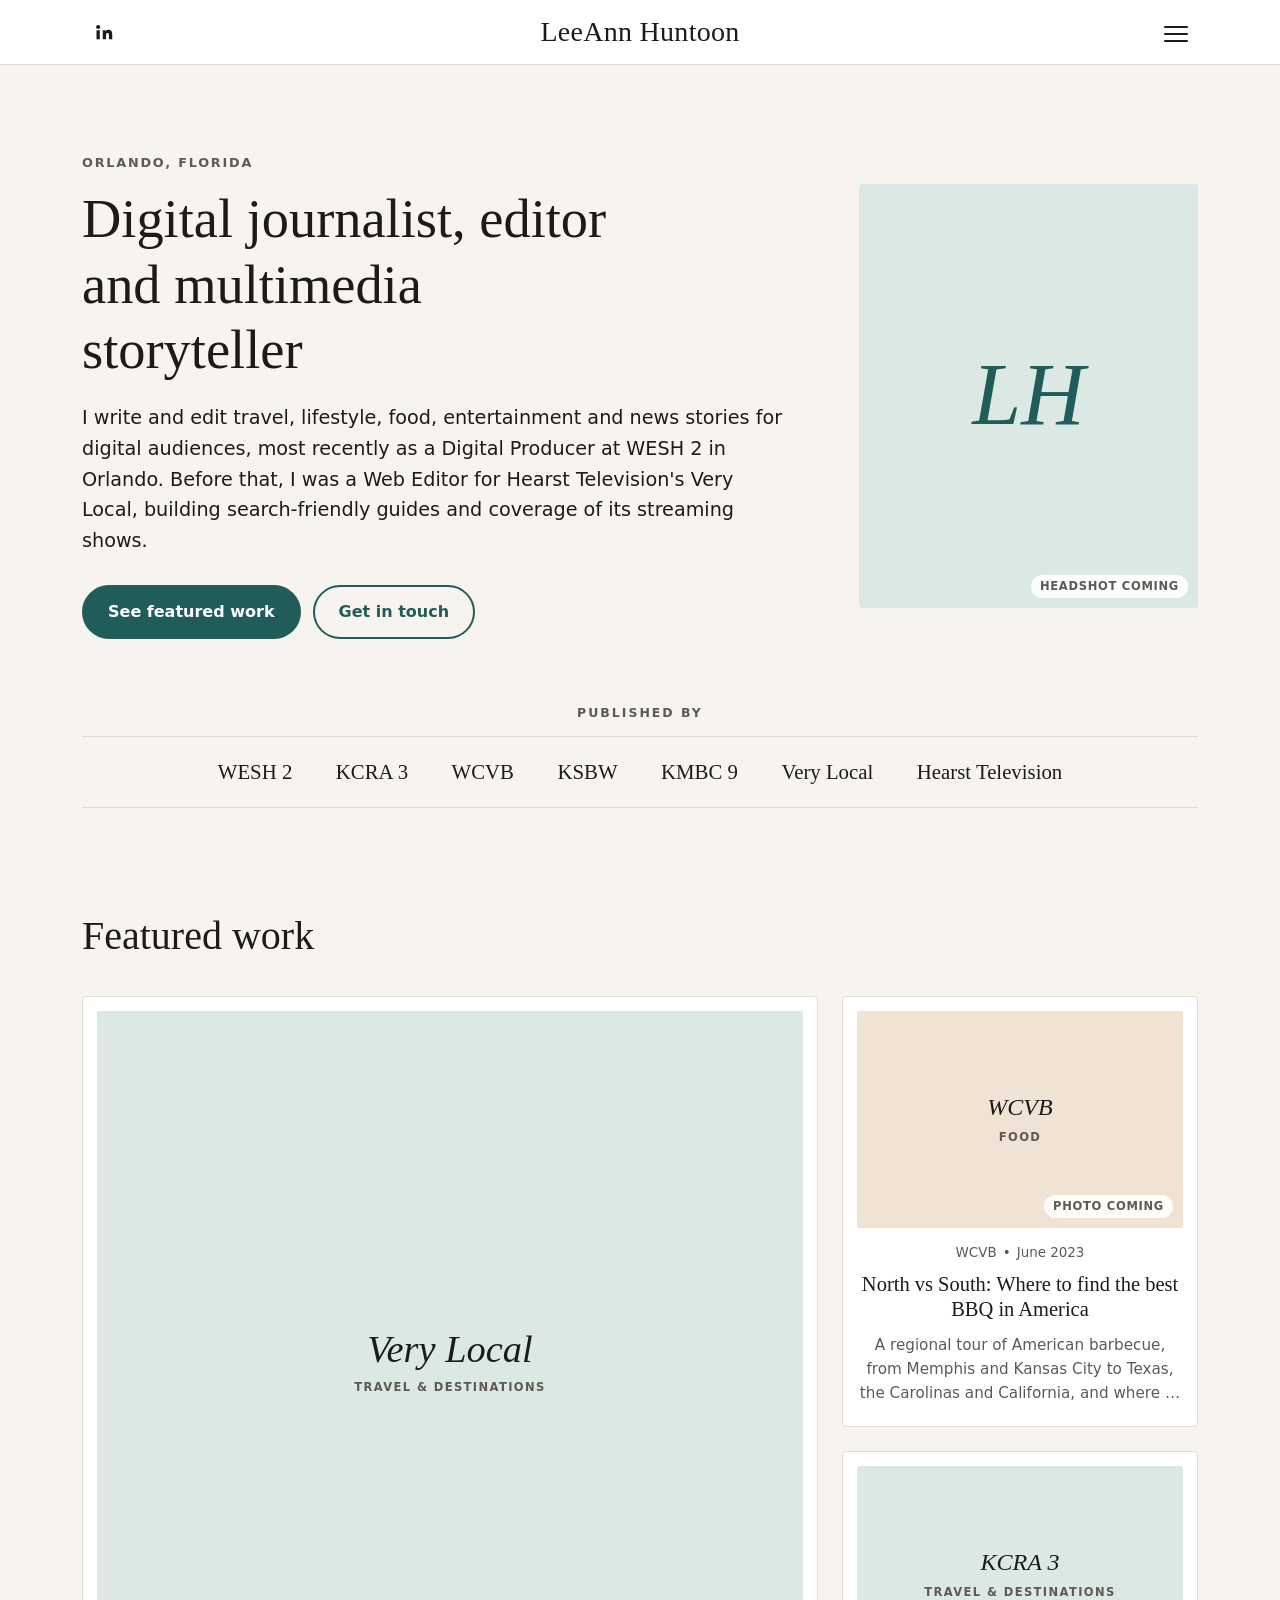
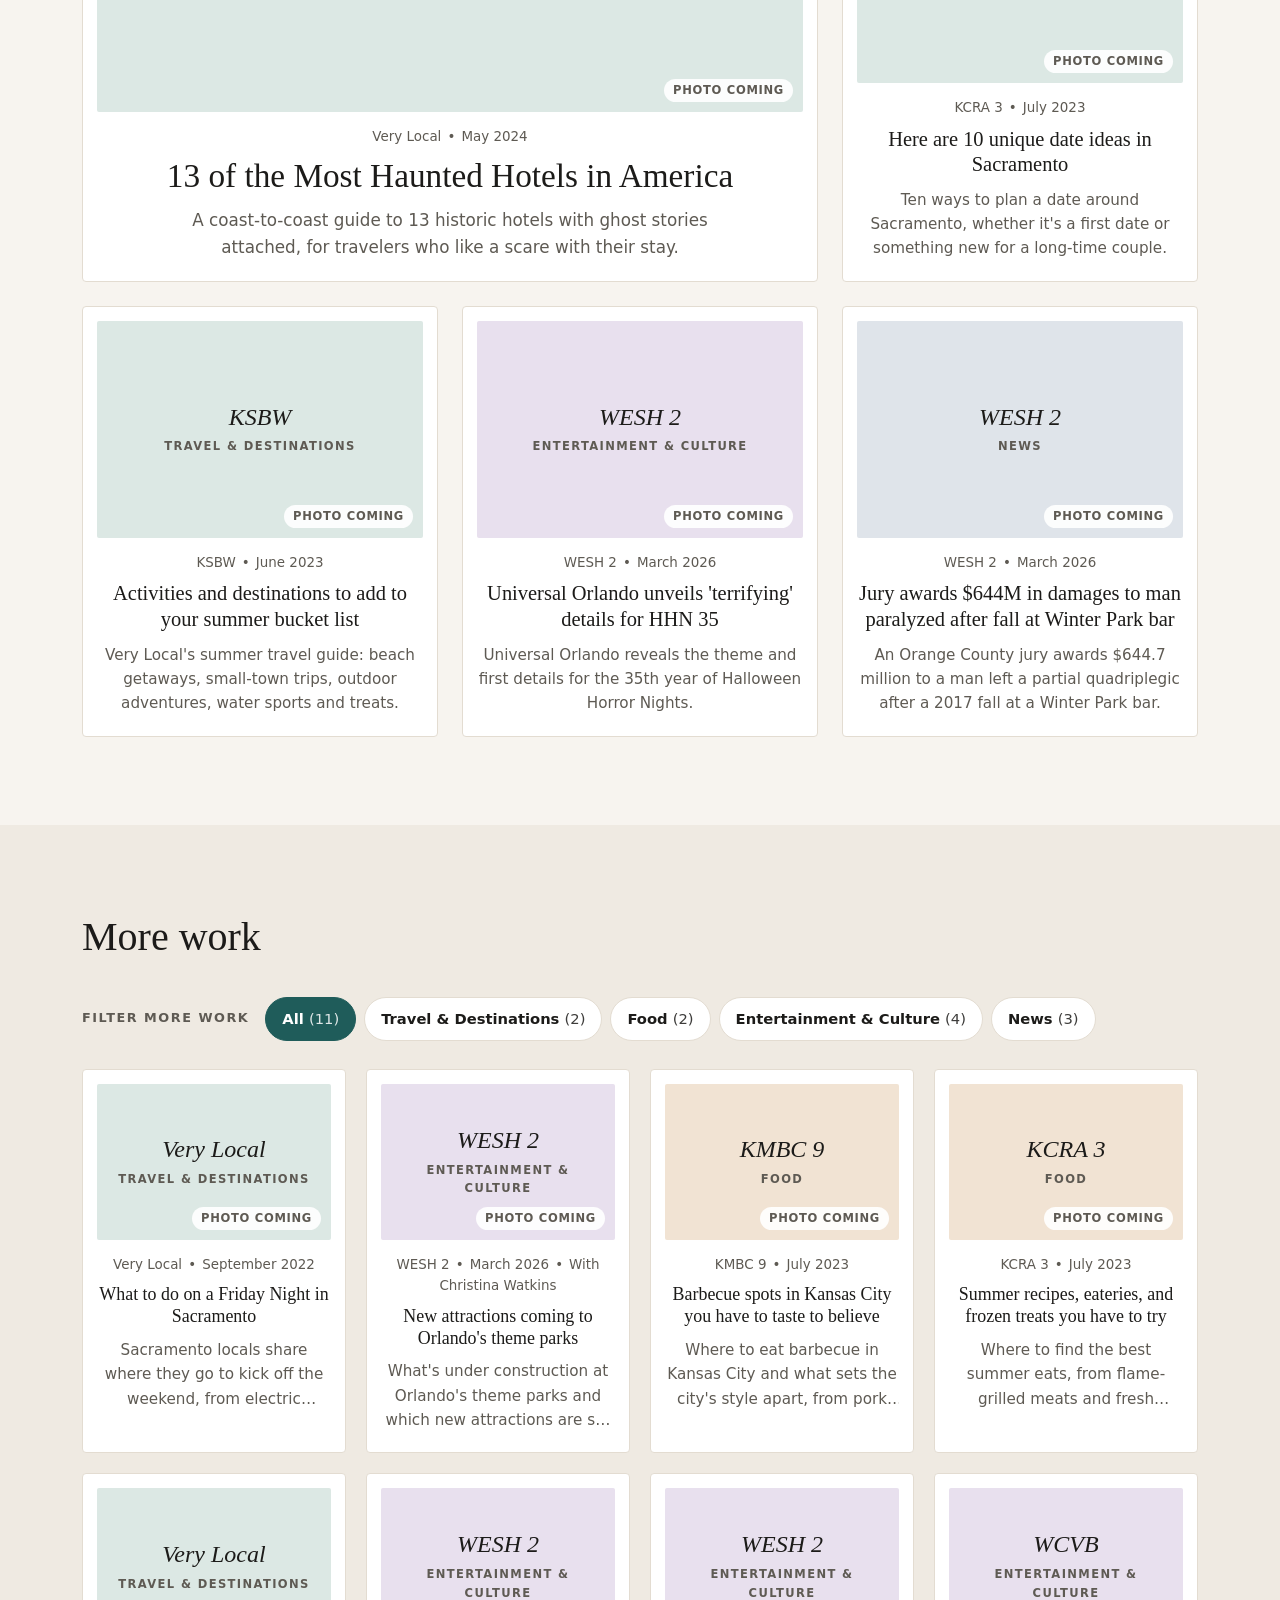
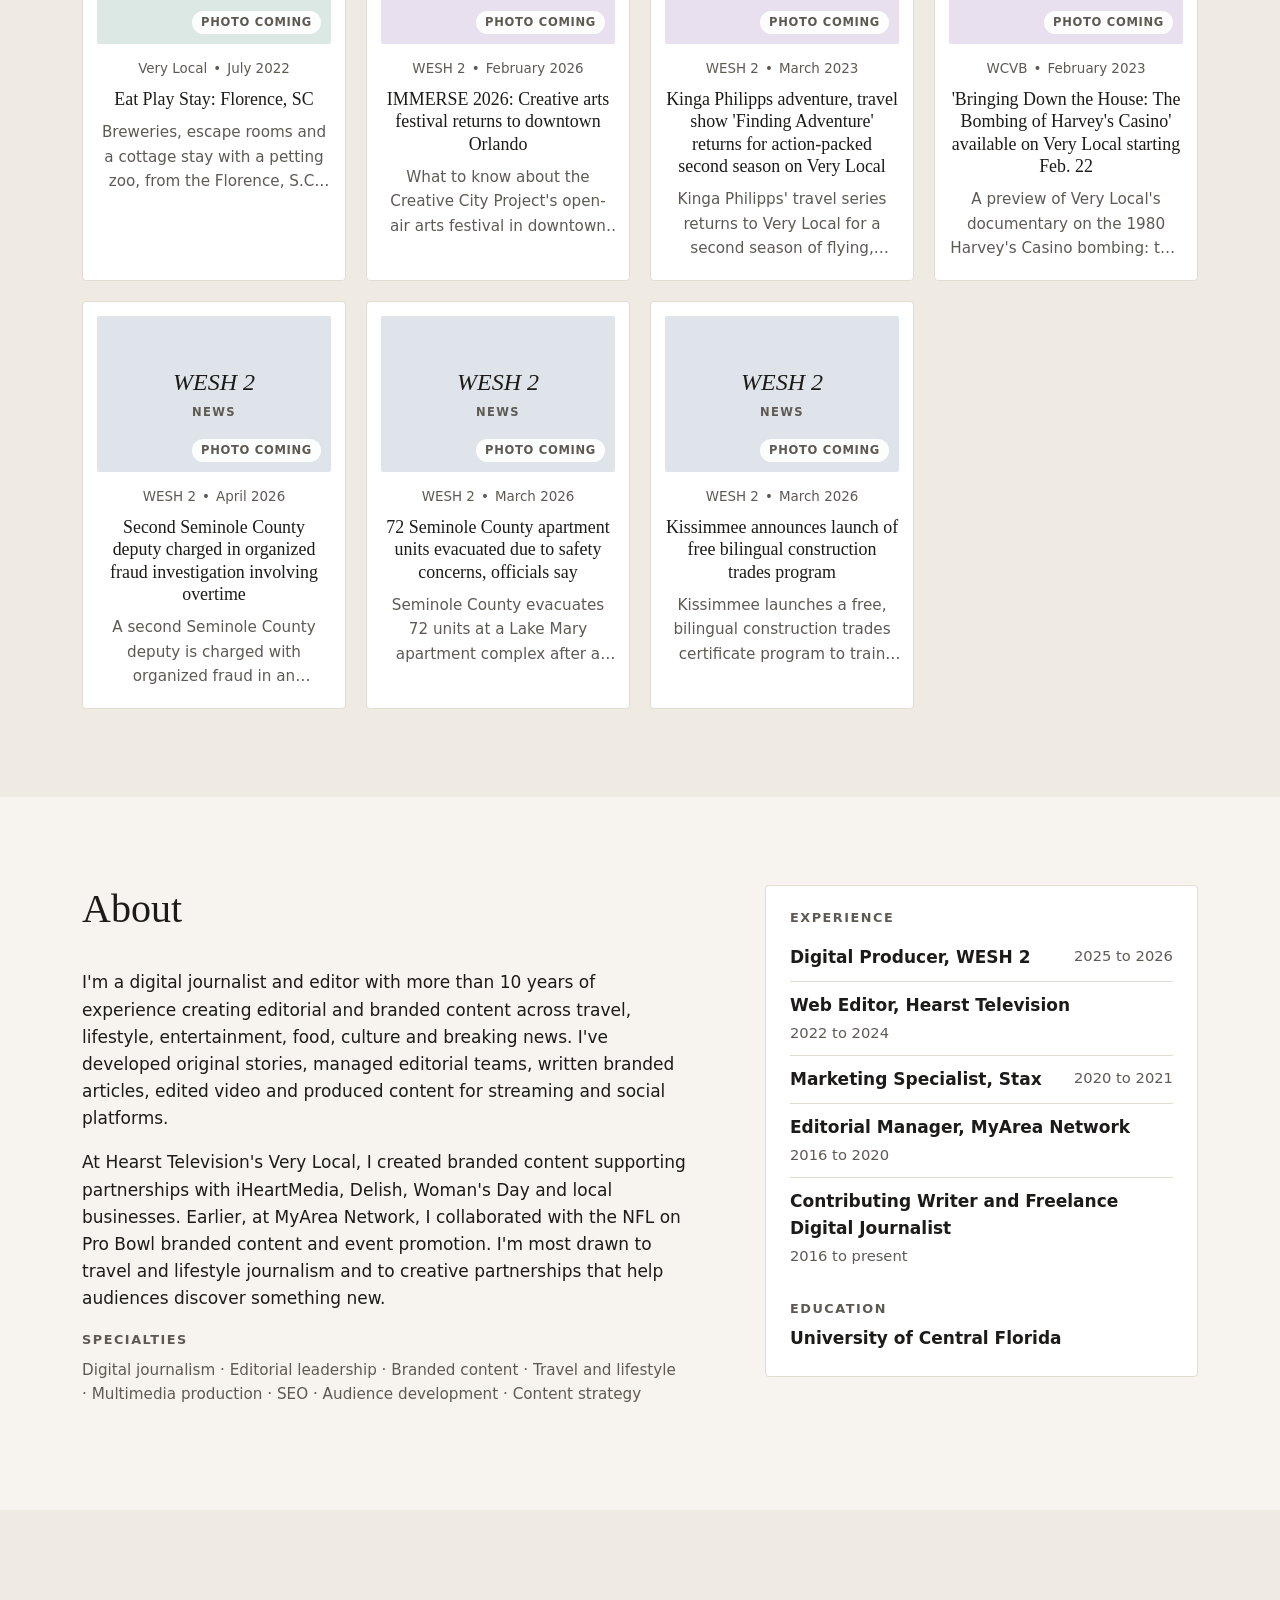
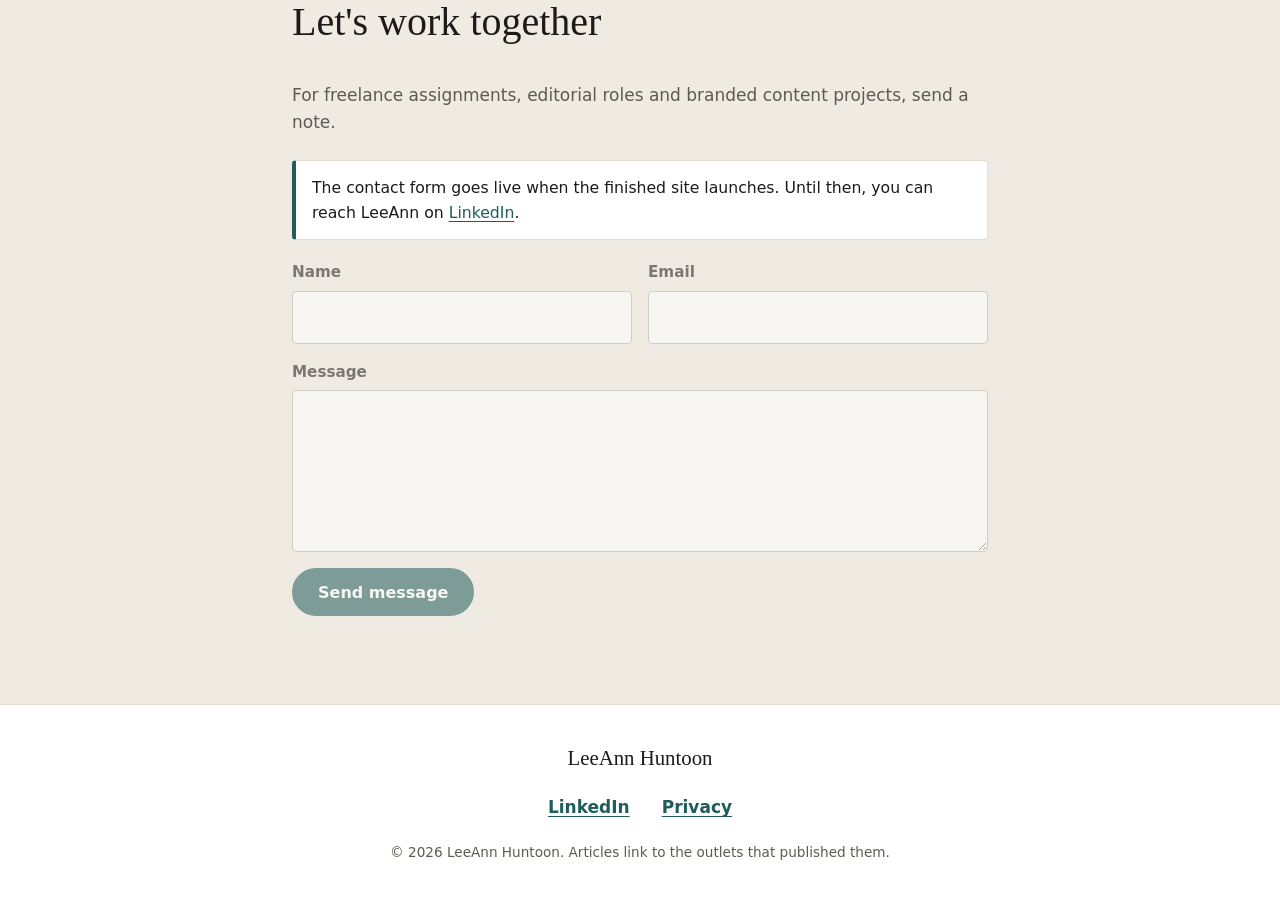
==== index.html @ b2472f22 "Review build of LeeAnn Huntoon's portfolio site One-page portfolio: 17 article cards (6 featured, 11" ====
<!doctype html>
<html lang="en">
<head>
  <meta charset="utf-8">
  <meta name="viewport" content="width=device-width, initial-scale=1">
  <!-- REVIEW BUILD: noindex stays on every page until LeeAnn approves and the site moves to her domain. -->
  <meta name="robots" content="noindex">
  <title>LeeAnn Huntoon | Digital Journalist and Editor, Orlando</title>
  <meta name="description" content="Orlando digital journalist and editor LeeAnn Huntoon: travel, lifestyle, food, entertainment and news stories for Hearst Television stations and Very Local.">
  <meta name="color-scheme" content="light">
  <meta name="theme-color" content="#F7F4EF">
  <meta property="og:type" content="website">
  <meta property="og:title" content="LeeAnn Huntoon | Digital Journalist and Editor">
  <meta property="og:description" content="Travel, lifestyle, food, entertainment and news stories by Orlando-based digital journalist LeeAnn Huntoon.">
  <!-- Absolute URLs point at the review site; swap to her domain at launch. -->
  <meta property="og:url" content="https://mdagent1.github.io/leeann-huntoon-site/">
  <meta property="og:image" content="https://mdagent1.github.io/leeann-huntoon-site/images/og-card.png">
  <meta property="og:image:width" content="1200">
  <meta property="og:image:height" content="630">
  <meta property="og:image:alt" content="LeeAnn Huntoon, digital journalist and editor">
  <meta name="twitter:card" content="summary_large_image">
  <link rel="icon" href="favicon.svg" type="image/svg+xml">
  <link rel="apple-touch-icon" href="apple-touch-icon.png">
  <link rel="preload" href="fonts/PlayfairDisplay-normal-400-700-latin.woff2" as="font" type="font/woff2" crossorigin>
  <link rel="preload" href="fonts/Lato-normal-400-latin.woff2" as="font" type="font/woff2" crossorigin>
  <link rel="stylesheet" href="fonts/fonts.css?v=1">
  <link rel="stylesheet" href="styles.css?v=1">
  <script type="application/ld+json">
  {
    "@context": "https://schema.org",
    "@type": "Person",
    "name": "LeeAnn Huntoon",
    "alternateName": "LeeAnn M. Huntoon",
    "jobTitle": "Digital Journalist and Editor",
    "address": { "@type": "PostalAddress", "addressLocality": "Orlando", "addressRegion": "FL", "addressCountry": "US" },
    "alumniOf": { "@type": "CollegeOrUniversity", "name": "University of Central Florida" },
    "knowsAbout": ["Digital journalism", "Travel and lifestyle writing", "Branded content", "SEO", "Audience development", "Content strategy", "Multimedia production"],
    "sameAs": ["https://www.linkedin.com/in/leeann-huntoon-2873868/"]
  }
  </script>
</head>
<body>
  <a class="skip-link" href="#main">Skip to content</a>

  <header class="site-header">
    <div class="header-inner">
      <div class="header-social">
        <a class="icon-link" href="https://www.linkedin.com/in/leeann-huntoon-2873868/" target="_blank" rel="noopener" aria-label="LeeAnn Huntoon on LinkedIn (opens in a new tab)">
          <svg viewBox="0 0 24 24" width="20" height="20" aria-hidden="true" focusable="false"><path fill="currentColor" d="M4.98 3.5a2.5 2.5 0 1 1 0 5 2.5 2.5 0 0 1 0-5zM3 9.75h4v11H3v-11zm6.5 0h3.8v1.5h.06c.53-1 1.83-2.05 3.77-2.05 4.03 0 4.77 2.65 4.77 6.1v5.45h-4v-4.83c0-1.15-.02-2.63-1.6-2.63-1.6 0-1.85 1.25-1.85 2.55v4.91h-4v-11z"/></svg>
        </a>
      </div>
      <a class="site-name" href="#top">LeeAnn Huntoon</a>
      <div class="header-menu">
        <button class="menu-toggle" id="menu-toggle" type="button" aria-expanded="false" aria-controls="site-menu" aria-label="Open menu">
          <span class="menu-bars" aria-hidden="true"><span></span><span></span><span></span></span>
        </button>
        <nav class="site-menu" id="site-menu" aria-label="Site" hidden>
          <ul>
            <li><a href="#featured">Featured work</a></li>
            <li><a href="#more-work">More work</a></li>
            <li><a href="#about">About</a></li>
            <li><a href="#contact">Contact</a></li>
          </ul>
        </nav>
      </div>
    </div>
  </header>

  <main id="main">
    <section class="intro" id="top" aria-labelledby="intro-title">
      <div class="wrap intro-grid">
        <div class="intro-copy">
          <p class="eyebrow">Orlando, Florida</p>
          <h1 id="intro-title">Digital journalist, editor and multimedia storyteller</h1>
          <p class="intro-lede">I write and edit travel, lifestyle, food, entertainment and news stories for digital audiences, most recently as a Digital Producer at WESH 2 in Orlando. Before that, I was a Web Editor for Hearst Television's Very Local, building search-friendly guides and coverage of its streaming shows.</p>
          <div class="intro-actions">
            <a class="btn btn-solid" href="#featured">See featured work</a>
            <a class="btn btn-line" href="#contact">Get in touch</a>
          </div>
        </div>
        <!-- Headshot placeholder: replace with <img> once LeeAnn sends a photo. -->
        <div class="headshot headshot--ph" aria-hidden="true">
          <span class="headshot-initials">LH</span>
          <span class="ph-tag">Headshot coming</span>
        </div>
      </div>
    </section>

    <section class="outlets" aria-label="Where her work has been published">
      <div class="wrap">
        <p class="outlets-label">Published by</p>
        <ul class="outlets-list">
          <li>WESH 2</li>
          <li>KCRA 3</li>
          <li>WCVB</li>
          <li>KSBW</li>
          <li>KMBC 9</li>
          <li>Very Local</li>
          <li>Hearst Television</li>
        </ul>
      </div>
    </section>

    <section class="section" id="featured" aria-labelledby="featured-title">
      <div class="wrap">
        <h2 class="section-title" id="featured-title">Featured work</h2>
        <div class="featured-grid">
<!-- CARDS:featured (generated from DOCS/articles.csv by _system/leeann-site-tools/build_cards.py; edit the CSV, not this block) -->
          <article class="card card--lead" data-category="travel" data-id="haunted-hotels">
            <div class="card-media card-media--ph tone-travel" aria-hidden="true"><span class="ph-outlet">Very Local</span><span class="ph-cat">Travel &amp; Destinations</span><span class="ph-tag">Photo coming</span></div>
            <div class="card-body">
              <p class="card-meta"><span class="card-outlet">Very Local</span><span class="dot" aria-hidden="true">•</span><time datetime="2024-05-01">May 2024</time></p>
              <h3 class="card-title"><a href="https://www.verylocal.com/13-most-haunted-hotels-in-america/23394/" target="_blank" rel="noopener">13 of the Most Haunted Hotels in America<span class="sr-only"> (opens in a new tab)</span></a></h3>
              <p class="card-summary">A coast-to-coast guide to 13 historic hotels with ghost stories attached, for travelers who like a scare with their stay.</p>
            </div>
          </article>
          <article class="card" data-category="food" data-id="bbq-north-south">
            <div class="card-media card-media--ph tone-food" aria-hidden="true"><span class="ph-outlet">WCVB</span><span class="ph-cat">Food</span><span class="ph-tag">Photo coming</span></div>
            <div class="card-body">
              <p class="card-meta"><span class="card-outlet">WCVB</span><span class="dot" aria-hidden="true">•</span><time datetime="2023-06-30">June 2023</time></p>
              <h3 class="card-title"><a href="https://www.wcvb.com/article/north-vs-south-where-to-find-the-best-bbq-in-america/44397344" target="_blank" rel="noopener">North vs South: Where to find the best BBQ in America<span class="sr-only"> (opens in a new tab)</span></a></h3>
              <p class="card-summary">A regional tour of American barbecue, from Memphis and Kansas City to Texas, the Carolinas and California, and where to eat each style.</p>
            </div>
          </article>
          <article class="card" data-category="travel" data-id="date-ideas-sacramento">
            <div class="card-media card-media--ph tone-travel" aria-hidden="true"><span class="ph-outlet">KCRA 3</span><span class="ph-cat">Travel &amp; Destinations</span><span class="ph-tag">Photo coming</span></div>
            <div class="card-body">
              <p class="card-meta"><span class="card-outlet">KCRA 3</span><span class="dot" aria-hidden="true">•</span><time datetime="2023-07-21">July 2023</time></p>
              <h3 class="card-title"><a href="https://www.kcra.com/article/unique-date-ideas-sacramento/44614585" target="_blank" rel="noopener">Here are 10 unique date ideas in Sacramento<span class="sr-only"> (opens in a new tab)</span></a></h3>
              <p class="card-summary">Ten ways to plan a date around Sacramento, whether it&#x27;s a first date or something new for a long-time couple.</p>
            </div>
          </article>
          <article class="card" data-category="travel" data-id="summer-bucket-list">
            <div class="card-media card-media--ph tone-travel" aria-hidden="true"><span class="ph-outlet">KSBW</span><span class="ph-cat">Travel &amp; Destinations</span><span class="ph-tag">Photo coming</span></div>
            <div class="card-body">
              <p class="card-meta"><span class="card-outlet">KSBW</span><span class="dot" aria-hidden="true">•</span><time datetime="2023-06-28">June 2023</time></p>
              <h3 class="card-title"><a href="https://www.ksbw.com/article/activities-and-destinations-to-add-to-your-summer-bucket-list/44372111" target="_blank" rel="noopener">Activities and destinations to add to your summer bucket list<span class="sr-only"> (opens in a new tab)</span></a></h3>
              <p class="card-summary">Very Local&#x27;s summer travel guide: beach getaways, small-town trips, outdoor adventures, water sports and treats.</p>
            </div>
          </article>
          <article class="card" data-category="entertainment" data-id="hhn-35">
            <div class="card-media card-media--ph tone-entertainment" aria-hidden="true"><span class="ph-outlet">WESH 2</span><span class="ph-cat">Entertainment &amp; Culture</span><span class="ph-tag">Photo coming</span></div>
            <div class="card-body">
              <p class="card-meta"><span class="card-outlet">WESH 2</span><span class="dot" aria-hidden="true">•</span><time datetime="2026-03-21">March 2026</time></p>
              <h3 class="card-title"><a href="https://www.wesh.com/article/universal-orlando-unveils-terrifying-details-hhn-35/70810589" target="_blank" rel="noopener">Universal Orlando unveils &#x27;terrifying&#x27; details for HHN 35<span class="sr-only"> (opens in a new tab)</span></a></h3>
              <p class="card-summary">Universal Orlando reveals the theme and first details for the 35th year of Halloween Horror Nights.</p>
            </div>
          </article>
          <article class="card" data-category="news" data-id="winter-park-verdict">
            <div class="card-media card-media--ph tone-news" aria-hidden="true"><span class="ph-outlet">WESH 2</span><span class="ph-cat">News</span><span class="ph-tag">Photo coming</span></div>
            <div class="card-body">
              <p class="card-meta"><span class="card-outlet">WESH 2</span><span class="dot" aria-hidden="true">•</span><time datetime="2026-03-13">March 2026</time></p>
              <h3 class="card-title"><a href="https://www.wesh.com/article/man-paralyzed-winter-park-bar-fall/70729870" target="_blank" rel="noopener">Jury awards $644M in damages to man paralyzed after fall at Winter Park bar<span class="sr-only"> (opens in a new tab)</span></a></h3>
              <p class="card-summary">An Orange County jury awards $644.7 million to a man left a partial quadriplegic after a 2017 fall at a Winter Park bar.</p>
            </div>
          </article>
<!-- /CARDS:featured -->
        </div>
      </div>
    </section>

    <section class="section section--alt" id="more-work" aria-labelledby="more-title">
      <div class="wrap">
        <h2 class="section-title" id="more-title">More work</h2>
        <div class="filter" role="group" aria-labelledby="filter-label">
          <p class="filter-label" id="filter-label">Filter more work</p>
          <div class="filter-buttons">
            <button class="filter-btn" type="button" data-filter="all" data-label="all categories" aria-pressed="true">All <span class="count"></span></button>
            <button class="filter-btn" type="button" data-filter="travel" data-label="Travel &amp; Destinations" aria-pressed="false">Travel &amp; Destinations <span class="count"></span></button>
            <button class="filter-btn" type="button" data-filter="food" data-label="Food" aria-pressed="false">Food <span class="count"></span></button>
            <button class="filter-btn" type="button" data-filter="entertainment" data-label="Entertainment &amp; Culture" aria-pressed="false">Entertainment &amp; Culture <span class="count"></span></button>
            <button class="filter-btn" type="button" data-filter="news" data-label="News" aria-pressed="false">News <span class="count"></span></button>
          </div>
          <p class="sr-only" id="filter-status" role="status" aria-live="polite"></p>
        </div>
        <div class="more-grid" id="more-grid">
<!-- CARDS:more (generated from DOCS/articles.csv by _system/leeann-site-tools/build_cards.py; edit the CSV, not this block) -->
          <article class="card" data-category="travel" data-id="friday-night-sacramento">
            <div class="card-media card-media--ph tone-travel" aria-hidden="true"><span class="ph-outlet">Very Local</span><span class="ph-cat">Travel &amp; Destinations</span><span class="ph-tag">Photo coming</span></div>
            <div class="card-body">
              <p class="card-meta"><span class="card-outlet">Very Local</span><span class="dot" aria-hidden="true">•</span><time datetime="2022-09-13">September 2022</time></p>
              <h3 class="card-title"><a href="https://www.verylocal.com/what-to-do-on-a-friday-night-in-sacramento/23312/" target="_blank" rel="noopener">What to do on a Friday Night in Sacramento<span class="sr-only"> (opens in a new tab)</span></a></h3>
              <p class="card-summary">Sacramento locals share where they go to kick off the weekend, from electric scooter rides to dinner and nightlife.</p>
            </div>
          </article>
          <article class="card" data-category="entertainment" data-id="orlando-theme-parks">
            <div class="card-media card-media--ph tone-entertainment" aria-hidden="true"><span class="ph-outlet">WESH 2</span><span class="ph-cat">Entertainment &amp; Culture</span><span class="ph-tag">Photo coming</span></div>
            <div class="card-body">
              <p class="card-meta"><span class="card-outlet">WESH 2</span><span class="dot" aria-hidden="true">•</span><time datetime="2026-03-13">March 2026</time><span class="dot" aria-hidden="true">•</span><span>With Christina Watkins</span></p>
              <h3 class="card-title"><a href="https://www.wesh.com/article/new-attractions-orlando-theme-parks-seaworld-disney-world-universal/70739820" target="_blank" rel="noopener">New attractions coming to Orlando&#x27;s theme parks<span class="sr-only"> (opens in a new tab)</span></a></h3>
              <p class="card-summary">What&#x27;s under construction at Orlando&#x27;s theme parks and which new attractions are set to open in the next few years.</p>
            </div>
          </article>
          <article class="card" data-category="food" data-id="kansas-city-bbq">
            <div class="card-media card-media--ph tone-food" aria-hidden="true"><span class="ph-outlet">KMBC 9</span><span class="ph-cat">Food</span><span class="ph-tag">Photo coming</span></div>
            <div class="card-body">
              <p class="card-meta"><span class="card-outlet">KMBC 9</span><span class="dot" aria-hidden="true">•</span><time datetime="2023-07-13">July 2023</time></p>
              <h3 class="card-title"><a href="https://www.kmbc.com/article/barbecue-spots-in-kansas-city-you-have-to-taste-to-believe/44535920" target="_blank" rel="noopener">Barbecue spots in Kansas City you have to taste to believe<span class="sr-only"> (opens in a new tab)</span></a></h3>
              <p class="card-summary">Where to eat barbecue in Kansas City and what sets the city&#x27;s style apart, from pork ribs to brisket.</p>
            </div>
          </article>
          <article class="card" data-category="food" data-id="summer-eats">
            <div class="card-media card-media--ph tone-food" aria-hidden="true"><span class="ph-outlet">KCRA 3</span><span class="ph-cat">Food</span><span class="ph-tag">Photo coming</span></div>
            <div class="card-body">
              <p class="card-meta"><span class="card-outlet">KCRA 3</span><span class="dot" aria-hidden="true">•</span><time datetime="2023-07-16">July 2023</time></p>
              <h3 class="card-title"><a href="https://www.kcra.com/article/summer-recipes-eateries-and-frozen-treats-you-have-to-try/44552031" target="_blank" rel="noopener">Summer recipes, eateries, and frozen treats you have to try<span class="sr-only"> (opens in a new tab)</span></a></h3>
              <p class="card-summary">Where to find the best summer eats, from flame-grilled meats and fresh seafood to frozen treats.</p>
            </div>
          </article>
          <article class="card" data-category="travel" data-id="eat-play-stay-florence">
            <div class="card-media card-media--ph tone-travel" aria-hidden="true"><span class="ph-outlet">Very Local</span><span class="ph-cat">Travel &amp; Destinations</span><span class="ph-tag">Photo coming</span></div>
            <div class="card-body">
              <p class="card-meta"><span class="card-outlet">Very Local</span><span class="dot" aria-hidden="true">•</span><time datetime="2022-07-25">July 2022</time></p>
              <h3 class="card-title"><a href="https://www.verylocal.com/eat-play-stay-greenville-florence-sc/22649/" target="_blank" rel="noopener">Eat Play Stay: Florence, SC<span class="sr-only"> (opens in a new tab)</span></a></h3>
              <p class="card-summary">Breweries, escape rooms and a cottage stay with a petting zoo, from the Florence, S.C. episode of Eat Play Stay.</p>
            </div>
          </article>
          <article class="card" data-category="entertainment" data-id="immerse-2026">
            <div class="card-media card-media--ph tone-entertainment" aria-hidden="true"><span class="ph-outlet">WESH 2</span><span class="ph-cat">Entertainment &amp; Culture</span><span class="ph-tag">Photo coming</span></div>
            <div class="card-body">
              <p class="card-meta"><span class="card-outlet">WESH 2</span><span class="dot" aria-hidden="true">•</span><time datetime="2026-02-19">February 2026</time></p>
              <h3 class="card-title"><a href="https://www.wesh.com/article/immerse-2026-creative-arts-festival-downtown-orlando/70409346" target="_blank" rel="noopener">IMMERSE 2026: Creative arts festival returns to downtown Orlando<span class="sr-only"> (opens in a new tab)</span></a></h3>
              <p class="card-summary">What to know about the Creative City Project&#x27;s open-air arts festival in downtown Orlando, including street closures.</p>
            </div>
          </article>
          <article class="card" data-category="entertainment" data-id="finding-adventure">
            <div class="card-media card-media--ph tone-entertainment" aria-hidden="true"><span class="ph-outlet">WESH 2</span><span class="ph-cat">Entertainment &amp; Culture</span><span class="ph-tag">Photo coming</span></div>
            <div class="card-body">
              <p class="card-meta"><span class="card-outlet">WESH 2</span><span class="dot" aria-hidden="true">•</span><time datetime="2023-03-06">March 2023</time></p>
              <h3 class="card-title"><a href="https://www.wesh.com/article/finding-adventure-second-season-very-local/43215734" target="_blank" rel="noopener">Kinga Philipps adventure, travel show &#x27;Finding Adventure&#x27; returns for action-packed second season on Very Local<span class="sr-only"> (opens in a new tab)</span></a></h3>
              <p class="card-summary">Kinga Philipps&#x27; travel series returns to Very Local for a second season of flying, climbing and llamas across the U.S.</p>
            </div>
          </article>
          <article class="card" data-category="entertainment" data-id="harveys-casino">
            <div class="card-media card-media--ph tone-entertainment" aria-hidden="true"><span class="ph-outlet">WCVB</span><span class="ph-cat">Entertainment &amp; Culture</span><span class="ph-tag">Photo coming</span></div>
            <div class="card-body">
              <p class="card-meta"><span class="card-outlet">WCVB</span><span class="dot" aria-hidden="true">•</span><time datetime="2023-02-22">February 2023</time></p>
              <h3 class="card-title"><a href="https://www.wcvb.com/article/stream-bringing-down-the-house-the-bombing-of-harveys-casino-very-local/43013248" target="_blank" rel="noopener">&#x27;Bringing Down the House: The Bombing of Harvey&#x27;s Casino&#x27; available on Very Local starting Feb. 22<span class="sr-only"> (opens in a new tab)</span></a></h3>
              <p class="card-summary">A preview of Very Local&#x27;s documentary on the 1980 Harvey&#x27;s Casino bombing: two days of evacuations and a multimillion-dollar extortion plot.</p>
            </div>
          </article>
          <article class="card" data-category="news" data-id="seminole-deputy-fraud">
            <div class="card-media card-media--ph tone-news" aria-hidden="true"><span class="ph-outlet">WESH 2</span><span class="ph-cat">News</span><span class="ph-tag">Photo coming</span></div>
            <div class="card-body">
              <p class="card-meta"><span class="card-outlet">WESH 2</span><span class="dot" aria-hidden="true">•</span><time datetime="2026-04-15">April 2026</time></p>
              <h3 class="card-title"><a href="https://www.wesh.com/article/second-seminole-county-deputy-charged-organized-fraud-investigation-overtime/71032101" target="_blank" rel="noopener">Second Seminole County deputy charged in organized fraud investigation involving overtime<span class="sr-only"> (opens in a new tab)</span></a></h3>
              <p class="card-summary">A second Seminole County deputy is charged with organized fraud in an investigation into falsified overtime timesheets.</p>
            </div>
          </article>
          <article class="card" data-category="news" data-id="seminole-apartments">
            <div class="card-media card-media--ph tone-news" aria-hidden="true"><span class="ph-outlet">WESH 2</span><span class="ph-cat">News</span><span class="ph-tag">Photo coming</span></div>
            <div class="card-body">
              <p class="card-meta"><span class="card-outlet">WESH 2</span><span class="dot" aria-hidden="true">•</span><time datetime="2026-03-25">March 2026</time></p>
              <h3 class="card-title"><a href="https://www.wesh.com/article/72-units-evacuated-seminole-county-apartment-complex-safety-concerns/70839281" target="_blank" rel="noopener">72 Seminole County apartment units evacuated due to safety concerns, officials say<span class="sr-only"> (opens in a new tab)</span></a></h3>
              <p class="card-summary">Seminole County evacuates 72 units at a Lake Mary apartment complex after a February fire exposed wider safety problems.</p>
            </div>
          </article>
          <article class="card" data-category="news" data-id="kissimmee-trades">
            <div class="card-media card-media--ph tone-news" aria-hidden="true"><span class="ph-outlet">WESH 2</span><span class="ph-cat">News</span><span class="ph-tag">Photo coming</span></div>
            <div class="card-body">
              <p class="card-meta"><span class="card-outlet">WESH 2</span><span class="dot" aria-hidden="true">•</span><time datetime="2026-03-12">March 2026</time></p>
              <h3 class="card-title"><a href="https://www.wesh.com/article/kissimmee-free-bilingual-construction-trades-program/70726265" target="_blank" rel="noopener">Kissimmee announces launch of free bilingual construction trades program<span class="sr-only"> (opens in a new tab)</span></a></h3>
              <p class="card-summary">Kissimmee launches a free, bilingual construction trades certificate program to train adults for in-demand jobs.</p>
            </div>
          </article>
<!-- /CARDS:more -->
        </div>
      </div>
    </section>

    <section class="section" id="about" aria-labelledby="about-title">
      <div class="wrap about-grid">
        <div class="about-copy">
          <h2 class="section-title" id="about-title">About</h2>
          <p>I'm a digital journalist and editor with more than 10 years of experience creating editorial and branded content across travel, lifestyle, entertainment, food, culture and breaking news. I've developed original stories, managed editorial teams, written branded articles, edited video and produced content for streaming and social platforms.</p>
          <p>At Hearst Television's Very Local, I created branded content supporting partnerships with iHeartMedia, Delish, Woman's Day and local businesses. Earlier, at MyArea Network, I collaborated with the NFL on Pro Bowl branded content and event promotion. I'm most drawn to travel and lifestyle journalism and to creative partnerships that help audiences discover something new.</p>
          <p class="specialties"><span class="specialties-label">Specialties</span> Digital journalism · Editorial leadership · Branded content · Travel and lifestyle · Multimedia production · SEO · Audience development · Content strategy</p>
        </div>
        <div class="about-side">
          <h3 class="side-title">Experience</h3>
          <ul class="timeline">
            <li><span class="role">Digital Producer, WESH 2</span><span class="years">2025 to 2026</span></li>
            <li><span class="role">Web Editor, Hearst Television</span><span class="years">2022 to 2024</span></li>
            <li><span class="role">Marketing Specialist, Stax</span><span class="years">2020 to 2021</span></li>
            <li><span class="role">Editorial Manager, MyArea Network</span><span class="years">2016 to 2020</span></li>
            <li><span class="role">Contributing Writer and Freelance Digital Journalist</span><span class="years">2016 to present</span></li>
          </ul>
          <h3 class="side-title">Education</h3>
          <p class="education">University of Central Florida</p>
        </div>
      </div>
    </section>

    <section class="section section--alt" id="contact" aria-labelledby="contact-title">
      <div class="wrap contact-wrap">
        <h2 class="section-title" id="contact-title">Let's work together</h2>
        <p class="contact-lede">For freelance assignments, editorial roles and branded content projects, send a note.</p>

        <!-- Contact form, two states.
             REVIEW (now): data-state="review" + <fieldset disabled>, so nothing can be sent.
             LIVE (at launch): set data-state="live", remove "disabled" from the fieldset, put LeeAnn's
             Web3Forms key in access_key, fill the redirect URL, and delete the review note. -->
        <form class="contact-form" id="contact-form" method="POST" action="https://api.web3forms.com/submit" data-state="review" novalidate>
          <p class="form-review-note" id="form-review-note">The contact form goes live when the finished site launches. Until then, you can reach LeeAnn on <a href="https://www.linkedin.com/in/leeann-huntoon-2873868/" target="_blank" rel="noopener">LinkedIn<span class="sr-only"> (opens in a new tab)</span></a>.</p>
          <fieldset disabled>
            <legend class="sr-only">Send LeeAnn a message</legend>
            <input type="hidden" name="access_key" value="">
            <input type="hidden" name="subject" value="New inquiry from LeeAnn Huntoon's website">
            <input type="hidden" name="from_name" value="LeeAnn Huntoon website">
            <input type="hidden" name="redirect" value="">
            <input type="checkbox" name="botcheck" class="botcheck" tabindex="-1" autocomplete="off" aria-hidden="true">
            <div class="form-row">
              <div class="form-field">
                <label for="cf-name">Name</label>
                <input id="cf-name" name="name" type="text" required autocomplete="name">
              </div>
              <div class="form-field">
                <label for="cf-email">Email</label>
                <input id="cf-email" name="email" type="email" required autocomplete="email" inputmode="email" spellcheck="false">
              </div>
            </div>
            <div class="form-field">
              <label for="cf-message">Message</label>
              <textarea id="cf-message" name="message" rows="5" required></textarea>
            </div>
            <button class="btn btn-solid" id="submit-btn" type="submit">Send message</button>
          </fieldset>
          <div class="form-error" id="form-error" role="alert" hidden>Sorry, your message didn't go through. Please try again in a moment, or reach LeeAnn on <a href="https://www.linkedin.com/in/leeann-huntoon-2873868/" target="_blank" rel="noopener">LinkedIn<span class="sr-only"> (opens in a new tab)</span></a>.</div>
        </form>
        <div class="form-success" id="contact-success" tabindex="-1" hidden>
          <p class="form-success-title">Thanks, your message is on its way.</p>
          <p>LeeAnn will get back to you soon.</p>
        </div>
        <p class="sr-only" id="form-status" role="status" aria-live="polite"></p>
      </div>
    </section>
  </main>

  <footer class="site-footer">
    <div class="wrap footer-inner">
      <p class="footer-name">LeeAnn Huntoon</p>
      <ul class="footer-links">
        <li><a href="https://www.linkedin.com/in/leeann-huntoon-2873868/" target="_blank" rel="noopener">LinkedIn<span class="sr-only"> (opens in a new tab)</span></a></li>
        <li><a href="privacy.html">Privacy</a></li>
      </ul>
      <p class="footer-note">© 2026 LeeAnn Huntoon. Articles link to the outlets that published them.</p>
    </div>
  </footer>

  <script src="main.js?v=1" defer></script>
</body>
</html>
---- fonts/fonts.css ----
/* Self-hosted Google Fonts (Lato, Playfair Display), latin + latin-ext only. Fetched 2026-11-12. */
/* latin-ext */
@font-face {
  font-family: 'Lato';
  font-style: italic;
  font-weight: 400;
  font-display: swap;
  src: url(Lato-italic-400-latin-ext.woff2) format('woff2');
  unicode-range: U+0100-02BA, U+02BD-02C5, U+02C7-02CC, U+02CE-02D7, U+02DD-02FF, U+0304, U+0308, U+0329, U+1D00-1DBF, U+1E00-1E9F, U+1EF2-1EFF, U+2020, U+20A0-20AB, U+20AD-20C4, U+2113, U+2C60-2C7F, U+A720-A7FF;
}
/* latin */
@font-face {
  font-family: 'Lato';
  font-style: italic;
  font-weight: 400;
  font-display: swap;
  src: url(Lato-italic-400-latin.woff2) format('woff2');
  unicode-range: U+0000-00FF, U+0131, U+0152-0153, U+02BB-02BC, U+02C6, U+02DA, U+02DC, U+0304, U+0308, U+0329, U+2000-206F, U+20AC, U+2122, U+2191, U+2193, U+2212, U+2215, U+FEFF, U+FFFD;
}
/* latin-ext */
@font-face {
  font-family: 'Lato';
  font-style: normal;
  font-weight: 400;
  font-display: swap;
  src: url(Lato-normal-400-latin-ext.woff2) format('woff2');
  unicode-range: U+0100-02BA, U+02BD-02C5, U+02C7-02CC, U+02CE-02D7, U+02DD-02FF, U+0304, U+0308, U+0329, U+1D00-1DBF, U+1E00-1E9F, U+1EF2-1EFF, U+2020, U+20A0-20AB, U+20AD-20C4, U+2113, U+2C60-2C7F, U+A720-A7FF;
}
/* latin */
@font-face {
  font-family: 'Lato';
  font-style: normal;
  font-weight: 400;
  font-display: swap;
  src: url(Lato-normal-400-latin.woff2) format('woff2');
  unicode-range: U+0000-00FF, U+0131, U+0152-0153, U+02BB-02BC, U+02C6, U+02DA, U+02DC, U+0304, U+0308, U+0329, U+2000-206F, U+20AC, U+2122, U+2191, U+2193, U+2212, U+2215, U+FEFF, U+FFFD;
}
/* latin-ext */
@font-face {
  font-family: 'Lato';
  font-style: normal;
  font-weight: 700;
  font-display: swap;
  src: url(Lato-normal-700-latin-ext.woff2) format('woff2');
  unicode-range: U+0100-02BA, U+02BD-02C5, U+02C7-02CC, U+02CE-02D7, U+02DD-02FF, U+0304, U+0308, U+0329, U+1D00-1DBF, U+1E00-1E9F, U+1EF2-1EFF, U+2020, U+20A0-20AB, U+20AD-20C4, U+2113, U+2C60-2C7F, U+A720-A7FF;
}
/* latin */
@font-face {
  font-family: 'Lato';
  font-style: normal;
  font-weight: 700;
  font-display: swap;
  src: url(Lato-normal-700-latin.woff2) format('woff2');
  unicode-range: U+0000-00FF, U+0131, U+0152-0153, U+02BB-02BC, U+02C6, U+02DA, U+02DC, U+0304, U+0308, U+0329, U+2000-206F, U+20AC, U+2122, U+2191, U+2193, U+2212, U+2215, U+FEFF, U+FFFD;
}
/* latin-ext */
@font-face {
  font-family: 'Playfair Display';
  font-style: italic;
  font-weight: 400 700;
  font-display: swap;
  src: url(PlayfairDisplay-italic-400-700-latin-ext.woff2) format('woff2');
  unicode-range: U+0100-02BA, U+02BD-02C5, U+02C7-02CC, U+02CE-02D7, U+02DD-02FF, U+0304, U+0308, U+0329, U+1D00-1DBF, U+1E00-1E9F, U+1EF2-1EFF, U+2020, U+20A0-20AB, U+20AD-20C4, U+2113, U+2C60-2C7F, U+A720-A7FF;
}
/* latin */
@font-face {
  font-family: 'Playfair Display';
  font-style: italic;
  font-weight: 400 700;
  font-display: swap;
  src: url(PlayfairDisplay-italic-400-700-latin.woff2) format('woff2');
  unicode-range: U+0000-00FF, U+0131, U+0152-0153, U+02BB-02BC, U+02C6, U+02DA, U+02DC, U+0304, U+0308, U+0329, U+2000-206F, U+20AC, U+2122, U+2191, U+2193, U+2212, U+2215, U+FEFF, U+FFFD;
}
/* latin-ext */
@font-face {
  font-family: 'Playfair Display';
  font-style: normal;
  font-weight: 400 700;
  font-display: swap;
  src: url(PlayfairDisplay-normal-400-700-latin-ext.woff2) format('woff2');
  unicode-range: U+0100-02BA, U+02BD-02C5, U+02C7-02CC, U+02CE-02D7, U+02DD-02FF, U+0304, U+0308, U+0329, U+1D00-1DBF, U+1E00-1E9F, U+1EF2-1EFF, U+2020, U+20A0-20AB, U+20AD-20C4, U+2113, U+2C60-2C7F, U+A720-A7FF;
}
/* latin */
@font-face {
  font-family: 'Playfair Display';
  font-style: normal;
  font-weight: 400 700;
  font-display: swap;
  src: url(PlayfairDisplay-normal-400-700-latin.woff2) format('woff2');
  unicode-range: U+0000-00FF, U+0131, U+0152-0153, U+02BB-02BC, U+02C6, U+02DA, U+02DC, U+0304, U+0308, U+0329, U+2000-206F, U+20AC, U+2122, U+2191, U+2193, U+2212, U+2215, U+FEFF, U+FFFD;
}
---- styles.css ----
/* LeeAnn Huntoon portfolio. Light editorial look from her 4 reference sites (REF/reference-sites/).
   Plain CSS, no build step. Bump ?v= in the HTML after any change (GitHub Pages caches ~10 min). */

:root {
  --bg: #F7F4EF;
  --bg-alt: #EFEAE2;
  --surface: #FFFFFF;
  --ink: #1C1B19;
  --muted: #5E5A53;
  --line: #E3DCD1;
  --accent: #1F5C5A;
  --accent-hover: #174745;
  --on-accent: #FFFFFF;
  --tone-travel: #DCE8E4;
  --tone-food: #F1E3D3;
  --tone-entertainment: #E8E0EE;
  --tone-news: #DFE4EA;
  --serif: 'Playfair Display', Georgia, 'Times New Roman', serif;
  --sans: 'Lato', system-ui, -apple-system, 'Segoe UI', Roboto, sans-serif;
  --wrap: 1180px;
  --gutter: clamp(16px, 4vw, 32px);
  --header-h: 64px;
  --radius: 4px;
  color-scheme: light;
}

/* A [hidden] element always hides, even if its class sets display (Ryan's site bug, 2026-11-10). */
[hidden] { display: none !important; }

*, *::before, *::after { box-sizing: border-box; }

html {
  background: var(--bg);
  color: var(--ink);
  -webkit-text-size-adjust: 100%;
  text-size-adjust: 100%;
  scroll-behavior: smooth;
  scroll-padding-top: calc(var(--header-h) + 16px);
}

body {
  margin: 0;
  background: var(--bg);
  font-family: var(--sans);
  font-size: 1.0625rem;
  line-height: 1.6;
  text-rendering: optimizeLegibility;
  overflow-wrap: break-word;
}

img { max-width: 100%; height: auto; display: block; }

a { color: var(--accent); text-underline-offset: 0.18em; }
a:hover { color: var(--accent-hover); }

:focus-visible {
  outline: 3px solid var(--accent);
  outline-offset: 3px;
  border-radius: 2px;
}

h1, h2, h3 { font-family: var(--serif); font-weight: 500; line-height: 1.2; margin: 0; color: var(--ink); }

p { margin: 0 0 1em; }

.wrap { max-width: var(--wrap); margin: 0 auto; padding: 0 var(--gutter); }

.sr-only {
  position: absolute !important;
  width: 1px; height: 1px;
  padding: 0; margin: -1px;
  overflow: hidden; clip: rect(0 0 0 0);
  white-space: nowrap; border: 0;
}

.skip-link {
  position: absolute; left: 12px; top: -60px; z-index: 100;
  background: var(--accent); color: var(--on-accent);
  padding: 10px 16px; border-radius: var(--radius); text-decoration: none; font-weight: 700;
}
.skip-link:focus { top: 12px; color: var(--on-accent); }

/* ---------- Header (name centered, social left, menu right: Shelby Stewart ref) ---------- */
.site-header {
  position: sticky; top: 0; z-index: 50;
  background: var(--surface);
  border-bottom: 1px solid var(--line);
}
.header-inner {
  max-width: var(--wrap); margin: 0 auto; padding: 0 var(--gutter);
  min-height: var(--header-h);
  display: grid; grid-template-columns: 1fr auto 1fr; align-items: center; gap: 12px;
}
.header-social { display: flex; gap: 8px; }
.icon-link {
  display: inline-flex; align-items: center; justify-content: center;
  width: 44px; height: 44px; border-radius: 50%;
  color: var(--ink);
}
.icon-link:hover { color: var(--accent); background: var(--bg); }
.site-name {
  font-family: var(--serif); font-size: clamp(1.35rem, 2.6vw, 1.75rem); font-weight: 500;
  color: var(--ink); text-decoration: none; letter-spacing: 0.01em; white-space: nowrap;
  display: inline-flex; align-items: center; justify-content: center; min-height: 44px;
}
.site-name:hover { color: var(--ink); }
.header-menu { position: relative; justify-self: end; }
.menu-toggle {
  width: 44px; height: 44px; border: 0; background: transparent; cursor: pointer;
  display: inline-flex; align-items: center; justify-content: center; border-radius: 50%; color: var(--ink);
}
.menu-toggle:hover { background: var(--bg); }
.menu-bars { display: grid; gap: 5px; width: 24px; }
.menu-bars span { display: block; height: 2px; background: currentColor; border-radius: 2px; transition: transform .2s ease, opacity .2s ease; }
.menu-toggle[aria-expanded="true"] .menu-bars span:nth-child(1) { transform: translateY(7px) rotate(45deg); }
.menu-toggle[aria-expanded="true"] .menu-bars span:nth-child(2) { opacity: 0; }
.menu-toggle[aria-expanded="true"] .menu-bars span:nth-child(3) { transform: translateY(-7px) rotate(-45deg); }
.site-menu {
  position: absolute; right: 0; top: calc(100% + 10px);
  background: var(--surface); border: 1px solid var(--line); border-radius: var(--radius);
  box-shadow: 0 12px 32px rgba(28, 27, 25, 0.12);
  min-width: 220px; padding: 8px 0;
}
.site-menu ul { list-style: none; margin: 0; padding: 0; }
.site-menu a {
  display: block; padding: 12px 20px; color: var(--ink); text-decoration: none; font-weight: 700; font-size: 0.95rem;
}
.site-menu a:hover { background: var(--bg); color: var(--accent); }

/* ---------- Intro ---------- */
.intro { padding: clamp(40px, 7vw, 88px) 0 clamp(32px, 5vw, 56px); }
.intro-grid { display: grid; grid-template-columns: minmax(0, 1.55fr) minmax(0, 0.75fr); gap: clamp(32px, 6vw, 80px); align-items: center; }
.eyebrow {
  font-size: 0.8rem; font-weight: 700; letter-spacing: 0.14em; text-transform: uppercase; color: var(--muted); margin-bottom: 14px;
}
.intro h1 { font-size: clamp(2rem, 4.6vw, 3.4rem); max-width: 20ch; margin-bottom: 20px; }
.intro-lede { font-size: clamp(1.05rem, 1.6vw, 1.2rem); color: var(--ink); max-width: 58ch; margin-bottom: 28px; }
.intro-actions { display: flex; flex-wrap: wrap; gap: 12px; }

.btn {
  display: inline-flex; align-items: center; justify-content: center;
  min-height: 48px; padding: 12px 24px; border-radius: 999px;
  font-family: var(--sans); font-weight: 700; font-size: 1rem; text-decoration: none; cursor: pointer;
  transition: background-color .2s ease, color .2s ease, border-color .2s ease;
}
.btn-solid { background: var(--accent); color: var(--on-accent); border: 2px solid var(--accent); }
.btn-solid:hover { background: var(--accent-hover); border-color: var(--accent-hover); color: var(--on-accent); }
.btn-line { background: transparent; color: var(--accent); border: 2px solid var(--accent); }
.btn-line:hover { background: var(--accent); color: var(--on-accent); }

.headshot { position: relative; aspect-ratio: 4 / 5; border-radius: var(--radius); overflow: hidden; }
.headshot--ph {
  background: var(--tone-travel);
  display: flex; align-items: center; justify-content: center;
}
.headshot-initials { font-family: var(--serif); font-size: clamp(3rem, 8vw, 5.5rem); color: var(--accent); font-style: italic; }

.ph-tag {
  position: absolute; right: 10px; bottom: 10px;
  background: rgba(255, 255, 255, 0.92); color: var(--muted);
  font-family: var(--sans); font-size: 0.72rem; font-weight: 700; letter-spacing: 0.06em; text-transform: uppercase;
  padding: 4px 9px; border-radius: 999px; line-height: 1.3;
}

/* ---------- Outlets row ---------- */
.outlets { padding: 8px 0 clamp(8px, 2vw, 16px); }
.outlets-label {
  text-align: center; font-size: 0.78rem; font-weight: 700; letter-spacing: 0.16em; text-transform: uppercase; color: var(--muted); margin-bottom: 14px;
}
.outlets-list {
  list-style: none; margin: 0; padding: 18px 0;
  border-top: 1px solid var(--line); border-bottom: 1px solid var(--line);
  display: flex; flex-wrap: wrap; justify-content: center; gap: 10px clamp(20px, 3.4vw, 44px);
}
.outlets-list li { font-family: var(--serif); font-size: clamp(1.05rem, 1.8vw, 1.3rem); color: var(--ink); white-space: nowrap; }

/* ---------- Sections ---------- */
.section { padding: clamp(48px, 7vw, 88px) 0; }
.section--alt { background: var(--bg-alt); }
.section-title { font-size: clamp(1.75rem, 3.4vw, 2.5rem); margin-bottom: clamp(24px, 3vw, 36px); }

/* ---------- Cards (Journoportfolio-style: white card, inset image, Outlet • Date, serif title) ---------- */
.card {
  position: relative;
  background: var(--surface);
  border: 1px solid var(--line);
  border-radius: var(--radius);
  padding: 14px 14px 20px;
  display: flex; flex-direction: column;
  transition: transform .2s ease, box-shadow .2s ease;
}
.card:hover, .card:focus-within { transform: translateY(-3px); box-shadow: 0 14px 30px rgba(28, 27, 25, 0.10); }
.card-media { position: relative; aspect-ratio: 3 / 2; overflow: hidden; border-radius: 2px; background: var(--bg-alt); }
.card-media img { width: 100%; height: 100%; object-fit: cover; }
.card-media--ph { display: flex; flex-direction: column; align-items: center; justify-content: center; gap: 6px; text-align: center; padding: 12px; }
.tone-travel { background: var(--tone-travel); }
.tone-food { background: var(--tone-food); }
.tone-entertainment { background: var(--tone-entertainment); }
.tone-news { background: var(--tone-news); }
.ph-outlet { font-family: var(--serif); font-style: italic; font-size: clamp(1.2rem, 2vw, 1.5rem); color: var(--ink); line-height: 1.2; }
.ph-cat { font-size: 0.72rem; font-weight: 700; letter-spacing: 0.12em; text-transform: uppercase; color: var(--muted); }

.card-body { padding-top: 14px; text-align: center; display: flex; flex-direction: column; flex: 1; }
.card-meta { font-size: 0.84rem; color: var(--muted); margin-bottom: 8px; }
.card-meta .dot { margin: 0 0.45em; }
.card-title { font-size: 1.28rem; line-height: 1.25; margin-bottom: 10px; }
.card-title a { color: var(--ink); text-decoration: none; }
/* The title link covers the whole card, so the card is one click target with one accessible name. */
.card-title a::after { content: ""; position: absolute; inset: 0; border-radius: var(--radius); }
.card-title a:hover { color: var(--accent); }
.card-title a:focus-visible { outline: none; }
.card-title a:focus-visible::after { outline: 3px solid var(--accent); outline-offset: 2px; }
.card-summary {
  font-size: 0.95rem; color: var(--muted); margin: 0;
  display: -webkit-box; -webkit-line-clamp: 3; -webkit-box-orient: vertical; overflow: hidden;
}
.card-credit { font-size: 0.75rem; color: var(--muted); margin: 10px 0 0; }

/* Featured: lead card is twice the size on desktop */
.featured-grid { display: grid; grid-template-columns: repeat(3, minmax(0, 1fr)); gap: 24px; }
.card--lead { grid-column: span 2; grid-row: span 2; }
.card--lead .card-media { aspect-ratio: auto; flex: 1; min-height: 320px; }
.card--lead .card-title { font-size: clamp(1.6rem, 2.6vw, 2.15rem); }
.card--lead .card-summary { font-size: 1.05rem; -webkit-line-clamp: 4; max-width: 56ch; margin: 0 auto; }
.card--lead .ph-outlet { font-size: clamp(1.8rem, 3vw, 2.4rem); }
.card--lead .card-body { flex: 0 0 auto; }

/* More work */
.filter { display: flex; flex-wrap: wrap; align-items: center; gap: 10px 16px; margin-bottom: 28px; }
.filter-label { font-size: 0.8rem; font-weight: 700; letter-spacing: 0.12em; text-transform: uppercase; color: var(--muted); margin: 0; }
.filter-buttons { display: flex; flex-wrap: wrap; gap: 8px; }
.filter-btn {
  min-height: 44px; padding: 8px 16px; border-radius: 999px;
  border: 1px solid var(--line); background: var(--surface); color: var(--ink);
  font-family: var(--sans); font-size: 0.92rem; font-weight: 700; cursor: pointer;
}
.filter-btn:hover { border-color: var(--accent); color: var(--accent); }
.filter-btn[aria-pressed="true"] { background: var(--accent); border-color: var(--accent); color: var(--on-accent); }
.filter-btn .count { font-weight: 400; opacity: 0.85; }
.filter-btn .count::before { content: "("; }
.filter-btn .count::after { content: ")"; }
.more-grid { display: grid; grid-template-columns: repeat(4, minmax(0, 1fr)); gap: 20px; }
.more-grid .card-title { font-size: 1.12rem; }

/* ---------- About ---------- */
.about-grid { display: grid; grid-template-columns: minmax(0, 1.4fr) minmax(0, 1fr); gap: clamp(32px, 6vw, 80px); align-items: start; }
.about-copy p { max-width: 62ch; }
.specialties { font-size: 0.95rem; color: var(--muted); margin-top: 8px; }
.specialties-label, .side-title {
  display: block; font-family: var(--sans); font-size: 0.8rem; font-weight: 700; letter-spacing: 0.12em; text-transform: uppercase; color: var(--muted); margin-bottom: 8px;
}
.about-side { background: var(--surface); border: 1px solid var(--line); border-radius: var(--radius); padding: 24px; }
.timeline { list-style: none; margin: 0 0 24px; padding: 0; }
.timeline li { display: flex; flex-wrap: wrap; justify-content: space-between; gap: 2px 16px; padding: 10px 0; border-bottom: 1px solid var(--line); }
.timeline li:last-child { border-bottom: 0; }
.timeline .role { font-weight: 700; }
.timeline .years { color: var(--muted); font-size: 0.92rem; white-space: nowrap; }
.education { margin: 0; font-weight: 700; }

/* ---------- Contact ---------- */
.contact-wrap { max-width: 760px; }
.contact-lede { color: var(--muted); margin-bottom: 24px; }
.contact-form fieldset { border: 0; margin: 0; padding: 0; min-width: 0; }
.contact-form fieldset:disabled { opacity: 0.55; }
.form-review-note {
  background: var(--surface); border: 1px solid var(--line); border-left: 4px solid var(--accent);
  border-radius: var(--radius); padding: 14px 16px; margin-bottom: 20px; font-size: 0.98rem;
}
.form-row { display: grid; grid-template-columns: 1fr 1fr; gap: 16px; }
.form-field { display: flex; flex-direction: column; gap: 6px; margin-bottom: 16px; }
.form-field label { font-weight: 700; font-size: 0.95rem; }
.form-field input, .form-field textarea {
  font: inherit; color: var(--ink); background: var(--surface);
  border: 1px solid #BDB5A8; border-radius: var(--radius); padding: 12px 14px; min-height: 48px; width: 100%;
}
.form-field textarea { resize: vertical; min-height: 140px; }
.form-field input:focus-visible, .form-field textarea:focus-visible { outline: 3px solid var(--accent); outline-offset: 1px; border-color: var(--accent); }
.contact-form fieldset:disabled .btn { cursor: not-allowed; }
.botcheck { display: none; }
.form-error {
  margin-top: 16px; padding: 14px 16px; border-radius: var(--radius);
  background: #FBEDEA; border: 1px solid #E4B8AE; color: #6E2418;
}
.form-error a { color: #6E2418; }
.form-success { background: var(--surface); border: 1px solid var(--line); border-left: 4px solid var(--accent); border-radius: var(--radius); padding: 20px; }
.form-success-title { font-family: var(--serif); font-size: 1.4rem; margin-bottom: 6px; }

/* ---------- Footer ---------- */
.site-footer { background: var(--surface); border-top: 1px solid var(--line); padding: 36px 0; text-align: center; }
.footer-name { font-family: var(--serif); font-size: 1.3rem; margin-bottom: 10px; }
.footer-links { list-style: none; margin: 0 0 10px; padding: 0; display: flex; justify-content: center; gap: 8px 24px; flex-wrap: wrap; }
.footer-links a { display: inline-block; padding: 10px 4px; font-weight: 700; }
.footer-note { font-size: 0.85rem; color: var(--muted); margin: 0; }

/* ---------- Responsive ---------- */
@media (max-width: 1100px) {
  .featured-grid { grid-template-columns: repeat(2, minmax(0, 1fr)); }
  .card--lead { grid-column: span 2; grid-row: auto; }
  .card--lead .card-media { flex: none; aspect-ratio: 16 / 9; min-height: 0; }
  .featured-grid .card:last-child { grid-column: span 2; }
  .more-grid { grid-template-columns: repeat(3, minmax(0, 1fr)); }
}
@media (max-width: 820px) {
  .intro-grid { grid-template-columns: minmax(0, 1fr) 160px; gap: 24px; }
  .about-grid { grid-template-columns: minmax(0, 1fr); }
  .more-grid { grid-template-columns: repeat(2, minmax(0, 1fr)); }
}
@media (max-width: 600px) {
  :root { --header-h: 58px; }
  body { font-size: 1rem; }
  /* Name may wrap so large text sizes never push the menu button off-screen */
  .header-inner { grid-template-columns: 44px minmax(0, 1fr) 44px; gap: 8px; }
  .site-name { white-space: normal; text-align: center; line-height: 1.15; padding: 6px 0; }
  /* Phone: keep the intro to about one screen; small headshot beside the eyebrow line */
  .intro-grid { grid-template-columns: minmax(0, 1fr) 84px; gap: 16px; align-items: start; }
  .intro-copy { display: contents; }
  .intro .eyebrow { grid-column: 1; grid-row: 1; align-self: center; margin: 0; }
  .headshot { grid-column: 2; grid-row: 1; aspect-ratio: 1; border-radius: 50%; }
  .headshot-initials { font-size: 1.9rem; }
  .headshot .ph-tag { display: none; }
  .intro h1, .intro-lede, .intro-actions { grid-column: 1 / -1; }
  .intro h1 { margin-bottom: 14px; }
  .intro-lede { margin-bottom: 20px; }
  .intro-actions .btn { flex: 1 1 auto; }

  .section { padding: 44px 0; }
  .featured-grid { grid-template-columns: minmax(0, 1fr); gap: 16px; }
  .card--lead, .featured-grid .card:last-child { grid-column: auto; }
  .featured-grid .card-media, .card--lead .card-media { aspect-ratio: 16 / 9; }
  .featured-grid .card-summary { -webkit-line-clamp: 2; }

  /* Phone: "More work" becomes compact rows (thumb + outlet/date + title) to keep the page short */
  .more-grid { grid-template-columns: minmax(0, 1fr); gap: 10px; }
  .more-grid .card { flex-direction: row; gap: 12px; padding: 10px; align-items: center; }
  .more-grid .card-media { flex: 0 0 96px; aspect-ratio: 1; }
  .more-grid .card-media--ph { gap: 2px; padding: 6px; }
  .more-grid .ph-outlet { font-size: 0.9rem; }
  .more-grid .ph-cat { display: none; }
  .more-grid .ph-tag { position: static; font-size: 0.58rem; padding: 2px 6px; margin-top: 2px; }
  .more-grid .card-body { padding-top: 0; text-align: left; }
  .more-grid .card-meta { font-size: 0.78rem; margin-bottom: 4px; }
  .more-grid .card-title { font-size: 1rem; margin: 0; }
  .more-grid .card-summary { display: none; }

  .form-row { grid-template-columns: minmax(0, 1fr); gap: 0; }
  .contact-form .btn { width: 100%; }
  .about-side { padding: 18px; }
}

@media (prefers-reduced-motion: reduce) {
  html { scroll-behavior: auto; }
  *, *::before, *::after { transition: none !important; animation: none !important; }
  .card:hover, .card:focus-within { transform: none; }
}
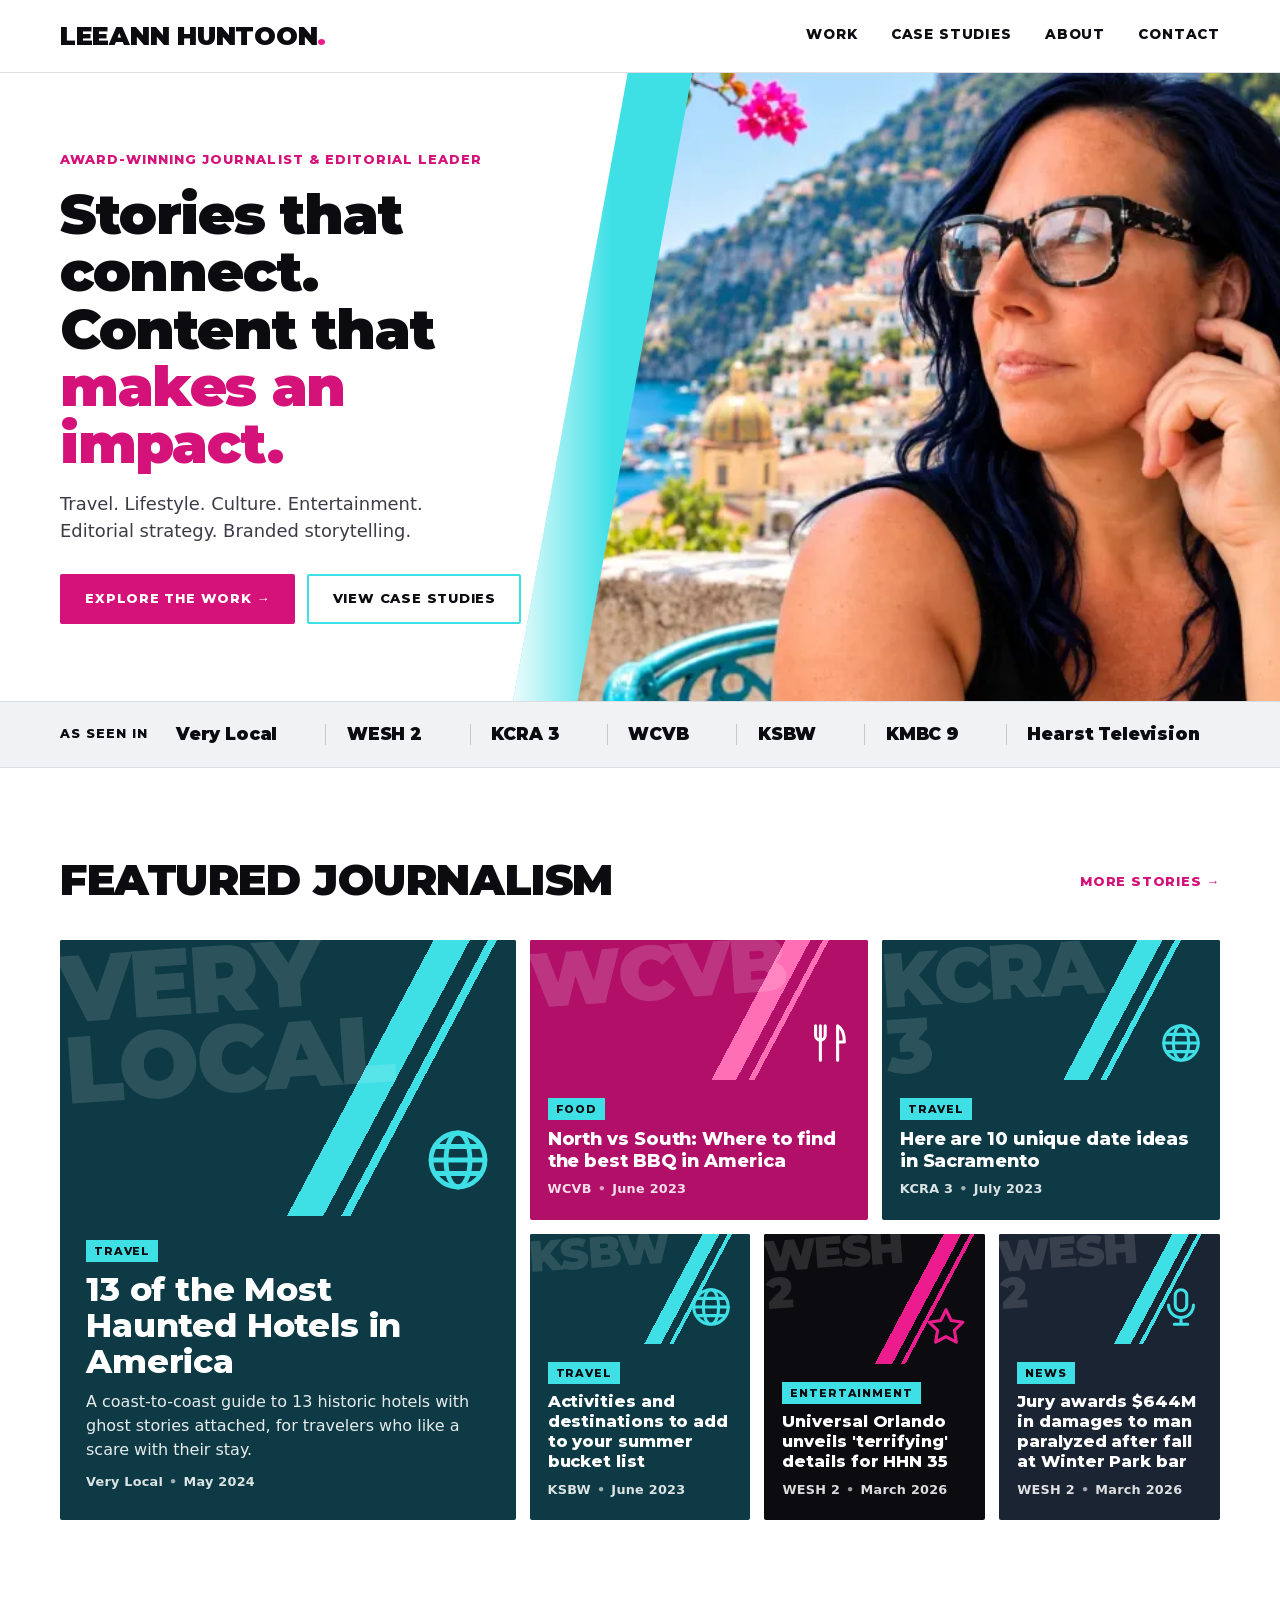
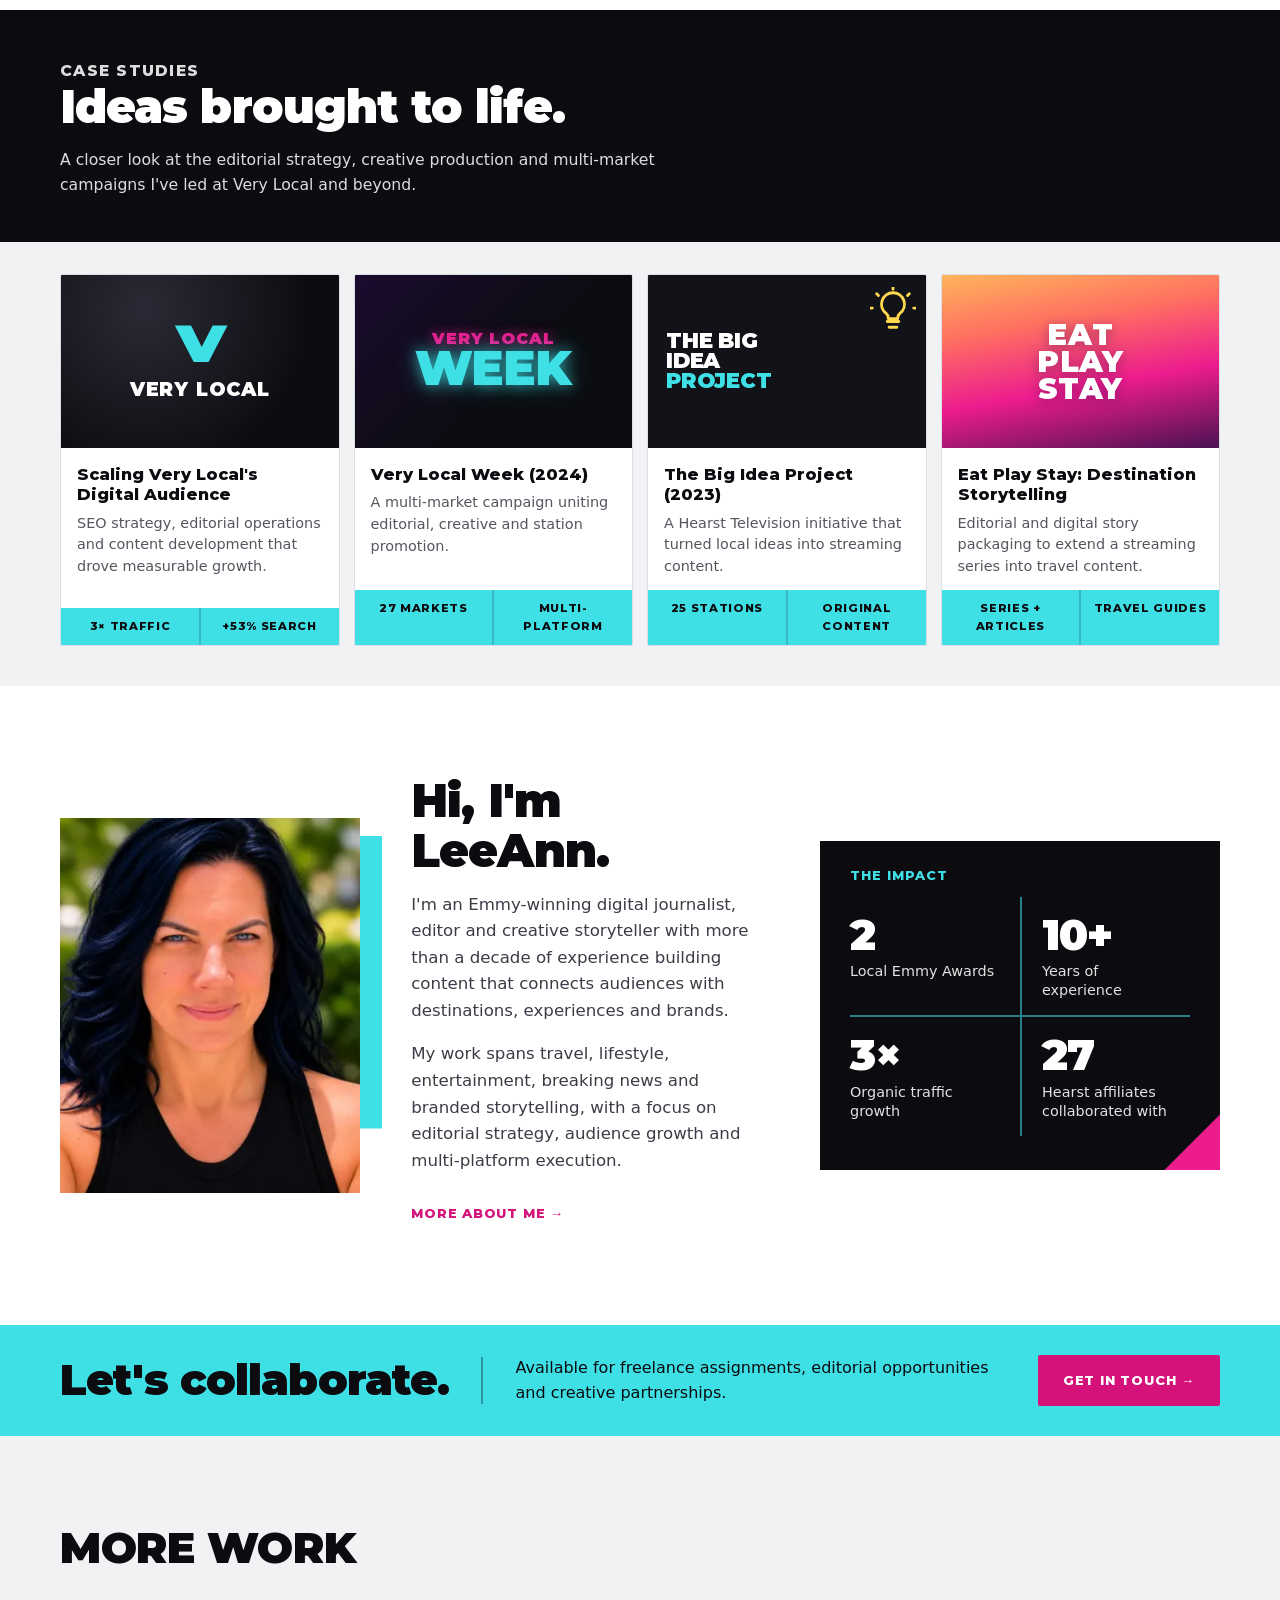
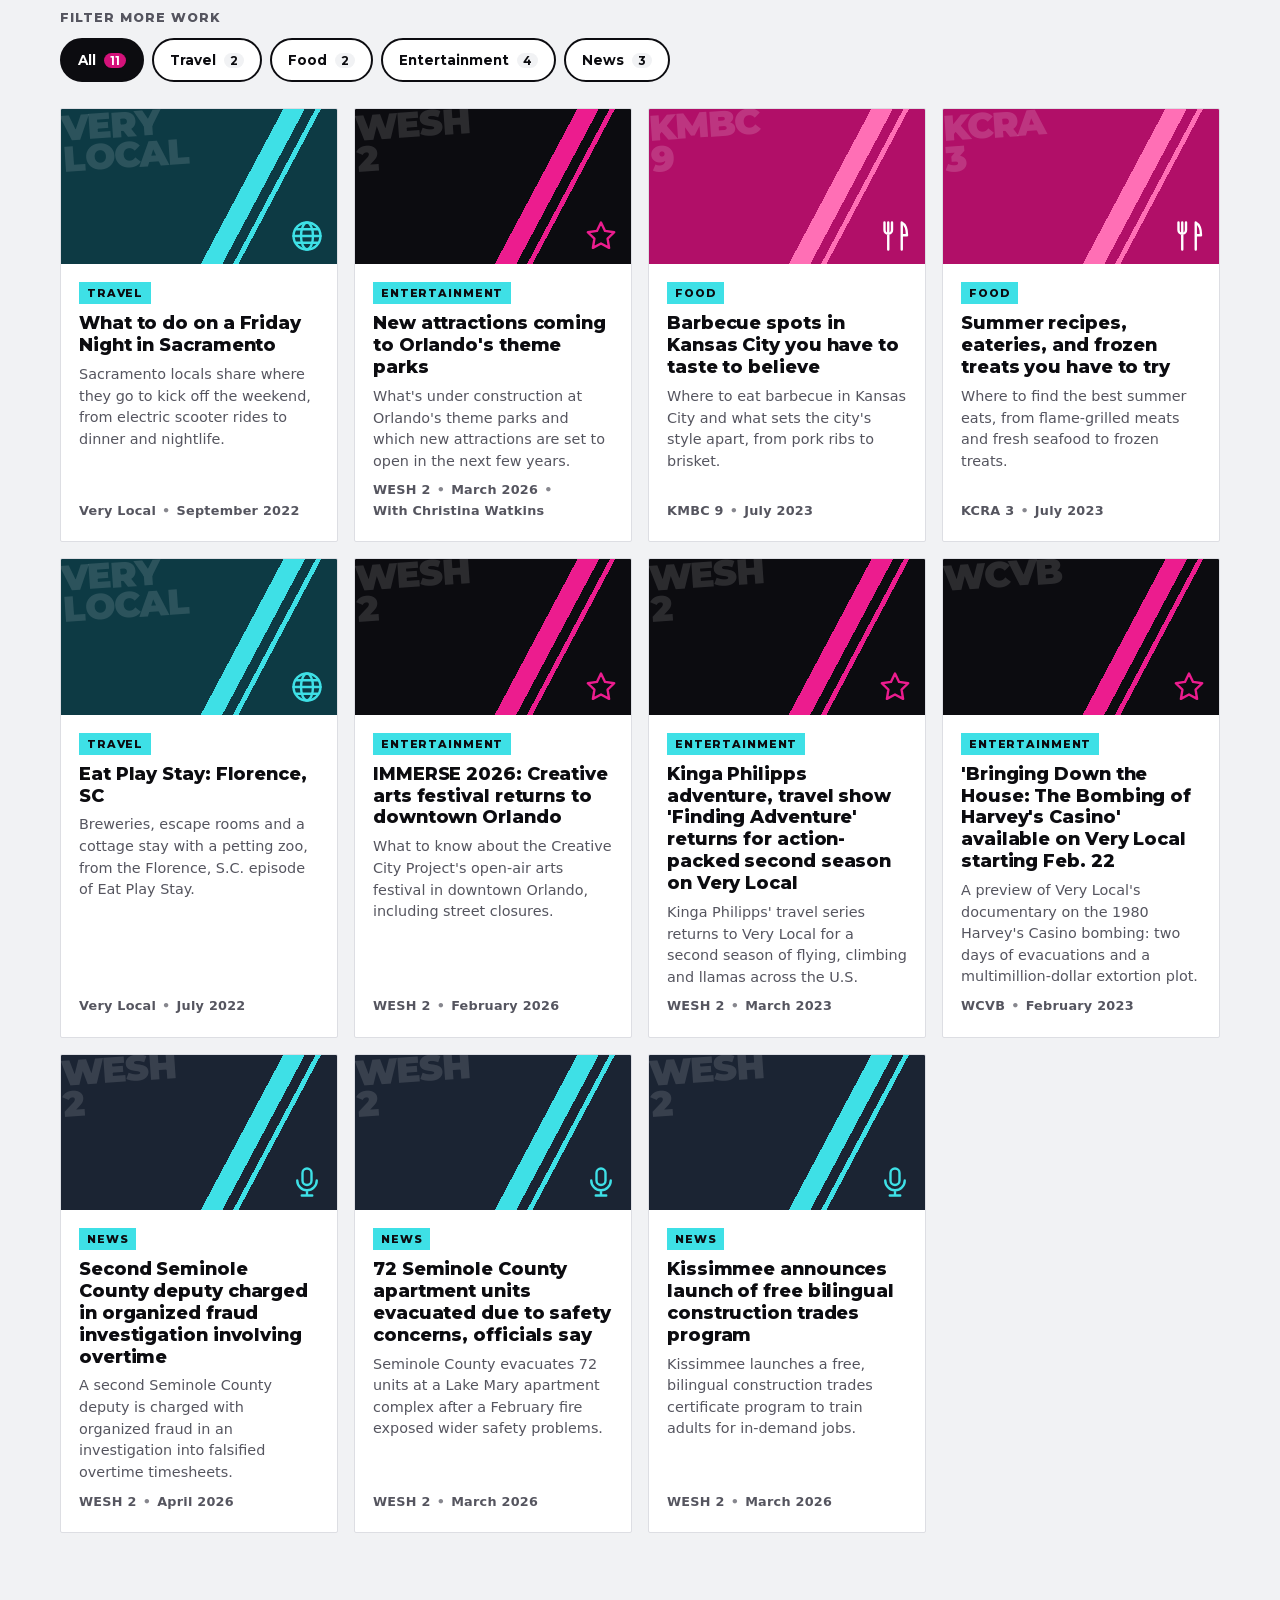
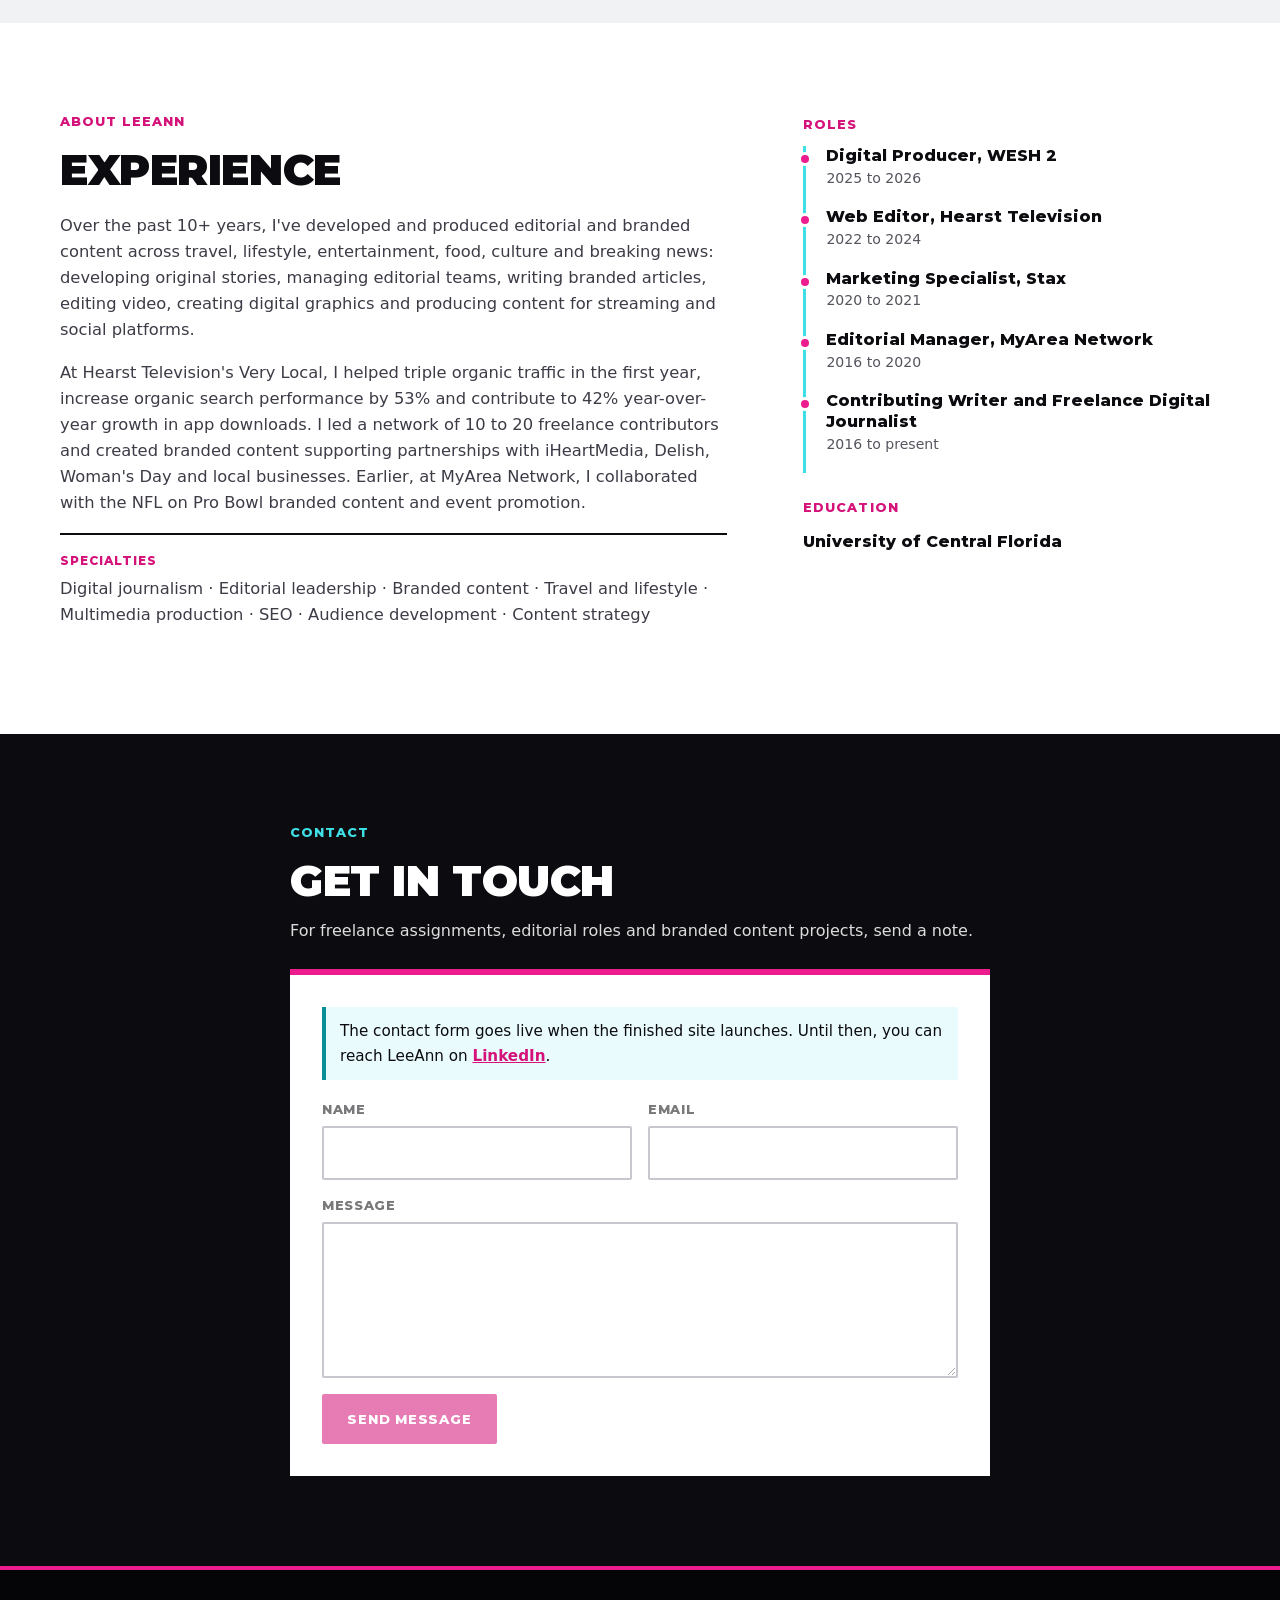
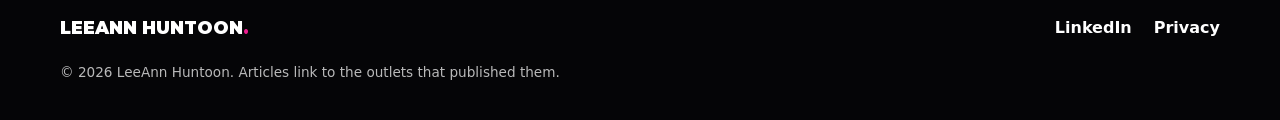
==== commit 53760fc1: "Round 2: bold redesign from LeeAnn's layout example Magenta/cyan/ink look with Montserrat headings, " ====
--- a/index.html
+++ b/index.html
@@ -5,26 +5,26 @@
   <meta name="viewport" content="width=device-width, initial-scale=1">
   <!-- REVIEW BUILD: noindex stays on every page until LeeAnn approves and the site moves to her domain. -->
   <meta name="robots" content="noindex">
-  <title>LeeAnn Huntoon | Digital Journalist and Editor, Orlando</title>
-  <meta name="description" content="Orlando digital journalist and editor LeeAnn Huntoon: travel, lifestyle, food, entertainment and news stories for Hearst Television stations and Very Local.">
+  <title>LeeAnn Huntoon | Award-Winning Journalist &amp; Editor, Orlando</title>
+  <meta name="description" content="Award-winning Orlando journalist and editor LeeAnn Huntoon: travel, lifestyle, entertainment and news stories for Hearst Television and Very Local.">
   <meta name="color-scheme" content="light">
-  <meta name="theme-color" content="#F7F4EF">
+  <meta name="theme-color" content="#FFFFFF">
   <meta property="og:type" content="website">
-  <meta property="og:title" content="LeeAnn Huntoon | Digital Journalist and Editor">
-  <meta property="og:description" content="Travel, lifestyle, food, entertainment and news stories by Orlando-based digital journalist LeeAnn Huntoon.">
+  <meta property="og:title" content="LeeAnn Huntoon | Award-Winning Journalist &amp; Editorial Leader">
+  <meta property="og:description" content="Stories that connect. Content that makes an impact. Travel, lifestyle, culture, entertainment and branded storytelling.">
   <!-- Absolute URLs point at the review site; swap to her domain at launch. -->
   <meta property="og:url" content="https://mdagent1.github.io/leeann-huntoon-site/">
-  <meta property="og:image" content="https://mdagent1.github.io/leeann-huntoon-site/images/og-card.png">
+  <meta property="og:image" content="https://mdagent1.github.io/leeann-huntoon-site/images/og-card.jpg">
   <meta property="og:image:width" content="1200">
   <meta property="og:image:height" content="630">
-  <meta property="og:image:alt" content="LeeAnn Huntoon, digital journalist and editor">
+  <meta property="og:image:alt" content="LeeAnn Huntoon, award-winning journalist and editorial leader">
   <meta name="twitter:card" content="summary_large_image">
   <link rel="icon" href="favicon.svg" type="image/svg+xml">
   <link rel="apple-touch-icon" href="apple-touch-icon.png">
-  <link rel="preload" href="fonts/PlayfairDisplay-normal-400-700-latin.woff2" as="font" type="font/woff2" crossorigin>
-  <link rel="preload" href="fonts/Lato-normal-400-latin.woff2" as="font" type="font/woff2" crossorigin>
-  <link rel="stylesheet" href="fonts/fonts.css?v=1">
-  <link rel="stylesheet" href="styles.css?v=1">
+  <link rel="preload" href="fonts/Montserrat-600-900-latin.woff2" as="font" type="font/woff2" crossorigin>
+  <link rel="preload" as="image" href="images/leeann-terrace-1280.webp" imagesrcset="images/leeann-terrace-800.webp 800w, images/leeann-terrace-1280.webp 1280w" imagesizes="(max-width: 900px) 100vw, 56vw" fetchpriority="high">
+  <link rel="stylesheet" href="fonts/fonts.css?v=2">
+  <link rel="stylesheet" href="styles.css?v=2">
   <script type="application/ld+json">
   {
     "@context": "https://schema.org",
@@ -32,6 +32,7 @@
     "name": "LeeAnn Huntoon",
     "alternateName": "LeeAnn M. Huntoon",
     "jobTitle": "Digital Journalist and Editor",
+    "image": "https://mdagent1.github.io/leeann-huntoon-site/images/leeann-portrait-800.webp",
     "address": { "@type": "PostalAddress", "addressLocality": "Orlando", "addressRegion": "FL", "addressCountry": "US" },
     "alumniOf": { "@type": "CollegeOrUniversity", "name": "University of Central Florida" },
     "knowsAbout": ["Digital journalism", "Travel and lifestyle writing", "Branded content", "SEO", "Audience development", "Content strategy", "Multimedia production"],
@@ -43,22 +44,26 @@
   <a class="skip-link" href="#main">Skip to content</a>
 
   <header class="site-header">
-    <div class="header-inner">
-      <div class="header-social">
-        <a class="icon-link" href="https://www.linkedin.com/in/leeann-huntoon-2873868/" target="_blank" rel="noopener" aria-label="LeeAnn Huntoon on LinkedIn (opens in a new tab)">
-          <svg viewBox="0 0 24 24" width="20" height="20" aria-hidden="true" focusable="false"><path fill="currentColor" d="M4.98 3.5a2.5 2.5 0 1 1 0 5 2.5 2.5 0 0 1 0-5zM3 9.75h4v11H3v-11zm6.5 0h3.8v1.5h.06c.53-1 1.83-2.05 3.77-2.05 4.03 0 4.77 2.65 4.77 6.1v5.45h-4v-4.83c0-1.15-.02-2.63-1.6-2.63-1.6 0-1.85 1.25-1.85 2.55v4.91h-4v-11z"/></svg>
-        </a>
-      </div>
-      <a class="site-name" href="#top">LeeAnn Huntoon</a>
+    <div class="wrap header-inner">
+      <a class="site-name" href="#top">LeeAnn Huntoon<span class="name-dot" aria-hidden="true">.</span></a>
+      <nav class="site-nav" aria-label="Site">
+        <ul>
+          <li><a href="#featured">Work</a></li>
+          <li><a href="#case-studies">Case studies</a></li>
+          <li><a href="#about">About</a></li>
+          <li><a href="#contact">Contact</a></li>
+        </ul>
+      </nav>
       <div class="header-menu">
         <button class="menu-toggle" id="menu-toggle" type="button" aria-expanded="false" aria-controls="site-menu" aria-label="Open menu">
           <span class="menu-bars" aria-hidden="true"><span></span><span></span><span></span></span>
         </button>
-        <nav class="site-menu" id="site-menu" aria-label="Site" hidden>
+        <nav class="site-menu" id="site-menu" aria-label="Site menu" hidden>
           <ul>
-            <li><a href="#featured">Featured work</a></li>
+            <li><a href="#featured">Featured journalism</a></li>
+            <li><a href="#case-studies">Case studies</a></li>
+            <li><a href="#about">About</a></li>
             <li><a href="#more-work">More work</a></li>
-            <li><a href="#about">About</a></li>
             <li><a href="#contact">Contact</a></li>
           </ul>
         </nav>
@@ -67,35 +72,31 @@
   </header>
 
   <main id="main">
-    <section class="intro" id="top" aria-labelledby="intro-title">
-      <div class="wrap intro-grid">
-        <div class="intro-copy">
-          <p class="eyebrow">Orlando, Florida</p>
-          <h1 id="intro-title">Digital journalist, editor and multimedia storyteller</h1>
-          <p class="intro-lede">I write and edit travel, lifestyle, food, entertainment and news stories for digital audiences, most recently as a Digital Producer at WESH 2 in Orlando. Before that, I was a Web Editor for Hearst Television's Very Local, building search-friendly guides and coverage of its streaming shows.</p>
-          <div class="intro-actions">
-            <a class="btn btn-solid" href="#featured">See featured work</a>
-            <a class="btn btn-line" href="#contact">Get in touch</a>
-          </div>
-        </div>
-        <!-- Headshot placeholder: replace with <img> once LeeAnn sends a photo. -->
-        <div class="headshot headshot--ph" aria-hidden="true">
-          <span class="headshot-initials">LH</span>
-          <span class="ph-tag">Headshot coming</span>
-        </div>
-      </div>
-    </section>
-
-    <section class="outlets" aria-label="Where her work has been published">
-      <div class="wrap">
-        <p class="outlets-label">Published by</p>
+    <section class="hero" id="top" aria-labelledby="hero-title">
+      <div class="hero-copy">
+        <p class="eyebrow">Award-winning journalist &amp; editorial leader</p>
+        <h1 id="hero-title">Stories that connect. Content that <span class="hl">makes an impact.</span></h1>
+        <p class="hero-sub">Travel. Lifestyle. Culture. Entertainment.<br>Editorial strategy. Branded storytelling.</p>
+        <div class="hero-actions">
+          <a class="btn btn-solid" href="#featured">Explore the work <span class="arrow" aria-hidden="true">→</span></a>
+          <a class="btn btn-line" href="#case-studies">View case studies</a>
+        </div>
+      </div>
+      <div class="hero-media">
+        <img src="images/leeann-terrace-1280.webp" srcset="images/leeann-terrace-800.webp 800w, images/leeann-terrace-1280.webp 1280w" sizes="(max-width: 900px) 100vw, 56vw" width="1280" height="722" alt="LeeAnn Huntoon on a sunny terrace above a coastal town" fetchpriority="high" decoding="async">
+      </div>
+    </section>
+
+    <section class="outlets" aria-labelledby="outlets-label">
+      <div class="wrap outlets-inner">
+        <p class="outlets-label" id="outlets-label">As seen in</p>
         <ul class="outlets-list">
+          <li>Very Local</li>
           <li>WESH 2</li>
           <li>KCRA 3</li>
           <li>WCVB</li>
           <li>KSBW</li>
           <li>KMBC 9</li>
-          <li>Very Local</li>
           <li>Hearst Television</li>
         </ul>
       </div>
@@ -103,55 +104,64 @@
 
     <section class="section" id="featured" aria-labelledby="featured-title">
       <div class="wrap">
-        <h2 class="section-title" id="featured-title">Featured work</h2>
+        <div class="section-head">
+          <h2 class="section-title" id="featured-title">Featured journalism</h2>
+          <a class="section-link" href="#more-work">More stories <span class="arrow" aria-hidden="true">→</span></a>
+        </div>
         <div class="featured-grid">
 <!-- CARDS:featured (generated from DOCS/articles.csv by _system/leeann-site-tools/build_cards.py; edit the CSV, not this block) -->
-          <article class="card card--lead" data-category="travel" data-id="haunted-hotels">
-            <div class="card-media card-media--ph tone-travel" aria-hidden="true"><span class="ph-outlet">Very Local</span><span class="ph-cat">Travel &amp; Destinations</span><span class="ph-tag">Photo coming</span></div>
-            <div class="card-body">
-              <p class="card-meta"><span class="card-outlet">Very Local</span><span class="dot" aria-hidden="true">•</span><time datetime="2024-05-01">May 2024</time></p>
+          <article class="card tone-travel card--lead" data-category="travel" data-id="haunted-hotels">
+            <div class="card-media card-media--tile" aria-hidden="true"><span class="tile-word">Very Local</span><svg class="tile-icon" viewBox="0 0 24 24" focusable="false"><circle cx="12" cy="12" r="9"/><ellipse cx="12" cy="12" rx="4" ry="9"/><path d="M3 12h18M5 7.5h14M5 16.5h14"/></svg></div>
+            <div class="card-body">
+              <p class="card-pill">Travel</p>
               <h3 class="card-title"><a href="https://www.verylocal.com/13-most-haunted-hotels-in-america/23394/" target="_blank" rel="noopener">13 of the Most Haunted Hotels in America<span class="sr-only"> (opens in a new tab)</span></a></h3>
               <p class="card-summary">A coast-to-coast guide to 13 historic hotels with ghost stories attached, for travelers who like a scare with their stay.</p>
-            </div>
-          </article>
-          <article class="card" data-category="food" data-id="bbq-north-south">
-            <div class="card-media card-media--ph tone-food" aria-hidden="true"><span class="ph-outlet">WCVB</span><span class="ph-cat">Food</span><span class="ph-tag">Photo coming</span></div>
-            <div class="card-body">
-              <p class="card-meta"><span class="card-outlet">WCVB</span><span class="dot" aria-hidden="true">•</span><time datetime="2023-06-30">June 2023</time></p>
+              <p class="card-meta"><span class="card-outlet">Very Local</span><span class="dot" aria-hidden="true">•</span><time datetime="2024-05-01">May 2024</time></p>
+            </div>
+          </article>
+          <article class="card tone-food" data-category="food" data-id="bbq-north-south">
+            <div class="card-media card-media--tile" aria-hidden="true"><span class="tile-word">WCVB</span><svg class="tile-icon" viewBox="0 0 24 24" focusable="false"><path d="M5 3v5a2.5 2.5 0 0 0 5 0V3M7.5 3v18M16.5 21V3c2.6 1.4 3.5 4.6 3.5 8.5h-3.5"/></svg></div>
+            <div class="card-body">
+              <p class="card-pill">Food</p>
               <h3 class="card-title"><a href="https://www.wcvb.com/article/north-vs-south-where-to-find-the-best-bbq-in-america/44397344" target="_blank" rel="noopener">North vs South: Where to find the best BBQ in America<span class="sr-only"> (opens in a new tab)</span></a></h3>
               <p class="card-summary">A regional tour of American barbecue, from Memphis and Kansas City to Texas, the Carolinas and California, and where to eat each style.</p>
-            </div>
-          </article>
-          <article class="card" data-category="travel" data-id="date-ideas-sacramento">
-            <div class="card-media card-media--ph tone-travel" aria-hidden="true"><span class="ph-outlet">KCRA 3</span><span class="ph-cat">Travel &amp; Destinations</span><span class="ph-tag">Photo coming</span></div>
-            <div class="card-body">
-              <p class="card-meta"><span class="card-outlet">KCRA 3</span><span class="dot" aria-hidden="true">•</span><time datetime="2023-07-21">July 2023</time></p>
+              <p class="card-meta"><span class="card-outlet">WCVB</span><span class="dot" aria-hidden="true">•</span><time datetime="2023-06-30">June 2023</time></p>
+            </div>
+          </article>
+          <article class="card tone-travel" data-category="travel" data-id="date-ideas-sacramento">
+            <div class="card-media card-media--tile" aria-hidden="true"><span class="tile-word">KCRA 3</span><svg class="tile-icon" viewBox="0 0 24 24" focusable="false"><circle cx="12" cy="12" r="9"/><ellipse cx="12" cy="12" rx="4" ry="9"/><path d="M3 12h18M5 7.5h14M5 16.5h14"/></svg></div>
+            <div class="card-body">
+              <p class="card-pill">Travel</p>
               <h3 class="card-title"><a href="https://www.kcra.com/article/unique-date-ideas-sacramento/44614585" target="_blank" rel="noopener">Here are 10 unique date ideas in Sacramento<span class="sr-only"> (opens in a new tab)</span></a></h3>
               <p class="card-summary">Ten ways to plan a date around Sacramento, whether it&#x27;s a first date or something new for a long-time couple.</p>
-            </div>
-          </article>
-          <article class="card" data-category="travel" data-id="summer-bucket-list">
-            <div class="card-media card-media--ph tone-travel" aria-hidden="true"><span class="ph-outlet">KSBW</span><span class="ph-cat">Travel &amp; Destinations</span><span class="ph-tag">Photo coming</span></div>
-            <div class="card-body">
-              <p class="card-meta"><span class="card-outlet">KSBW</span><span class="dot" aria-hidden="true">•</span><time datetime="2023-06-28">June 2023</time></p>
+              <p class="card-meta"><span class="card-outlet">KCRA 3</span><span class="dot" aria-hidden="true">•</span><time datetime="2023-07-21">July 2023</time></p>
+            </div>
+          </article>
+          <article class="card tone-travel" data-category="travel" data-id="summer-bucket-list">
+            <div class="card-media card-media--tile" aria-hidden="true"><span class="tile-word">KSBW</span><svg class="tile-icon" viewBox="0 0 24 24" focusable="false"><circle cx="12" cy="12" r="9"/><ellipse cx="12" cy="12" rx="4" ry="9"/><path d="M3 12h18M5 7.5h14M5 16.5h14"/></svg></div>
+            <div class="card-body">
+              <p class="card-pill">Travel</p>
               <h3 class="card-title"><a href="https://www.ksbw.com/article/activities-and-destinations-to-add-to-your-summer-bucket-list/44372111" target="_blank" rel="noopener">Activities and destinations to add to your summer bucket list<span class="sr-only"> (opens in a new tab)</span></a></h3>
               <p class="card-summary">Very Local&#x27;s summer travel guide: beach getaways, small-town trips, outdoor adventures, water sports and treats.</p>
-            </div>
-          </article>
-          <article class="card" data-category="entertainment" data-id="hhn-35">
-            <div class="card-media card-media--ph tone-entertainment" aria-hidden="true"><span class="ph-outlet">WESH 2</span><span class="ph-cat">Entertainment &amp; Culture</span><span class="ph-tag">Photo coming</span></div>
-            <div class="card-body">
-              <p class="card-meta"><span class="card-outlet">WESH 2</span><span class="dot" aria-hidden="true">•</span><time datetime="2026-03-21">March 2026</time></p>
+              <p class="card-meta"><span class="card-outlet">KSBW</span><span class="dot" aria-hidden="true">•</span><time datetime="2023-06-28">June 2023</time></p>
+            </div>
+          </article>
+          <article class="card tone-entertainment" data-category="entertainment" data-id="hhn-35">
+            <div class="card-media card-media--tile" aria-hidden="true"><span class="tile-word">WESH 2</span><svg class="tile-icon" viewBox="0 0 24 24" focusable="false"><path d="M12 3l2.7 5.6 6.1.9-4.4 4.3 1 6.1L12 17l-5.4 2.9 1-6.1-4.4-4.3 6.1-.9z"/></svg></div>
+            <div class="card-body">
+              <p class="card-pill">Entertainment</p>
               <h3 class="card-title"><a href="https://www.wesh.com/article/universal-orlando-unveils-terrifying-details-hhn-35/70810589" target="_blank" rel="noopener">Universal Orlando unveils &#x27;terrifying&#x27; details for HHN 35<span class="sr-only"> (opens in a new tab)</span></a></h3>
               <p class="card-summary">Universal Orlando reveals the theme and first details for the 35th year of Halloween Horror Nights.</p>
-            </div>
-          </article>
-          <article class="card" data-category="news" data-id="winter-park-verdict">
-            <div class="card-media card-media--ph tone-news" aria-hidden="true"><span class="ph-outlet">WESH 2</span><span class="ph-cat">News</span><span class="ph-tag">Photo coming</span></div>
-            <div class="card-body">
-              <p class="card-meta"><span class="card-outlet">WESH 2</span><span class="dot" aria-hidden="true">•</span><time datetime="2026-03-13">March 2026</time></p>
+              <p class="card-meta"><span class="card-outlet">WESH 2</span><span class="dot" aria-hidden="true">•</span><time datetime="2026-03-21">March 2026</time></p>
+            </div>
+          </article>
+          <article class="card tone-news" data-category="news" data-id="winter-park-verdict">
+            <div class="card-media card-media--tile" aria-hidden="true"><span class="tile-word">WESH 2</span><svg class="tile-icon" viewBox="0 0 24 24" focusable="false"><rect x="9" y="3" width="6" height="11" rx="3"/><path d="M5.5 11a6.5 6.5 0 0 0 13 0M12 17.5V21M8.5 21h7"/></svg></div>
+            <div class="card-body">
+              <p class="card-pill">News</p>
               <h3 class="card-title"><a href="https://www.wesh.com/article/man-paralyzed-winter-park-bar-fall/70729870" target="_blank" rel="noopener">Jury awards $644M in damages to man paralyzed after fall at Winter Park bar<span class="sr-only"> (opens in a new tab)</span></a></h3>
               <p class="card-summary">An Orange County jury awards $644.7 million to a man left a partial quadriplegic after a 2017 fall at a Winter Park bar.</p>
+              <p class="card-meta"><span class="card-outlet">WESH 2</span><span class="dot" aria-hidden="true">•</span><time datetime="2026-03-13">March 2026</time></p>
             </div>
           </article>
 <!-- /CARDS:featured -->
@@ -159,108 +169,197 @@
       </div>
     </section>
 
-    <section class="section section--alt" id="more-work" aria-labelledby="more-title">
+    <section class="cases" id="case-studies" aria-labelledby="cases-title">
+      <div class="cases-intro">
+        <p class="eyebrow eyebrow--cyan">Case studies</p>
+        <h2 class="cases-title" id="cases-title">Ideas brought to life.</h2>
+        <p>A closer look at the editorial strategy, creative production and multi-market campaigns I've led at Very Local and beyond.</p>
+      </div>
+      <div class="cases-grid">
+        <article class="case">
+          <div class="case-art case-art--vl" aria-hidden="true"><span class="vl-mark">V</span><span class="vl-word">Very Local</span></div>
+          <div class="case-body">
+            <h3 class="case-title">Scaling Very Local's Digital Audience</h3>
+            <p>SEO strategy, editorial operations and content development that drove measurable growth.</p>
+          </div>
+          <ul class="case-tags"><li>3× traffic</li><li>+53% search</li></ul>
+        </article>
+        <article class="case">
+          <div class="case-art case-art--week" aria-hidden="true"><span class="week-top">Very Local</span><span class="week-big">Week</span></div>
+          <div class="case-body">
+            <h3 class="case-title">Very Local Week (2024)</h3>
+            <p>A multi-market campaign uniting editorial, creative and station promotion.</p>
+          </div>
+          <ul class="case-tags"><li>27 markets</li><li>Multi-platform</li></ul>
+        </article>
+        <article class="case">
+          <div class="case-art case-art--idea" aria-hidden="true">
+            <span class="idea-word">The Big Idea <span>Project</span></span>
+            <svg class="idea-bulb" viewBox="0 0 24 24" focusable="false"><path d="M9 18h6M10 21h4M12 3a6 6 0 0 0-3.6 10.8c.7.6 1.1 1.4 1.1 2.2v.5h5V16c0-.8.4-1.6 1.1-2.2A6 6 0 0 0 12 3z"/><path d="M12 0v1.2M3.5 3.5l.9.9M20.5 3.5l-.9.9M0 11h1.2M22.8 11H24"/></svg>
+          </div>
+          <div class="case-body">
+            <h3 class="case-title">The Big Idea Project (2023)</h3>
+            <p>A Hearst Television initiative that turned local ideas into streaming content.</p>
+          </div>
+          <ul class="case-tags"><li>25 stations</li><li>Original content</li></ul>
+        </article>
+        <article class="case">
+          <div class="case-art case-art--eps" aria-hidden="true"><span class="eps-word">Eat<br>Play<br>Stay</span></div>
+          <div class="case-body">
+            <h3 class="case-title">Eat Play Stay: Destination Storytelling</h3>
+            <p>Editorial and digital story packaging to extend a streaming series into travel content.</p>
+          </div>
+          <ul class="case-tags"><li>Series + articles</li><li>Travel guides</li></ul>
+        </article>
+      </div>
+    </section>
+
+    <section class="hello" id="about" aria-labelledby="hello-title">
+      <div class="wrap hello-grid">
+        <figure class="hello-photo">
+          <img src="images/leeann-portrait-800.webp" srcset="images/leeann-portrait-480.webp 480w, images/leeann-portrait-800.webp 800w" sizes="(max-width: 700px) 80vw, 340px" width="800" height="731" alt="Portrait of LeeAnn Huntoon" loading="lazy" decoding="async">
+        </figure>
+        <div class="hello-copy">
+          <h2 class="hello-title" id="hello-title">Hi, I'm LeeAnn.</h2>
+          <p>I'm an Emmy-winning digital journalist, editor and creative storyteller with more than a decade of experience building content that connects audiences with destinations, experiences and brands.</p>
+          <p>My work spans travel, lifestyle, entertainment, breaking news and branded storytelling, with a focus on editorial strategy, audience growth and multi-platform execution.</p>
+          <a class="text-link" href="#experience">More about me <span class="arrow" aria-hidden="true">→</span></a>
+        </div>
+        <aside class="impact" aria-labelledby="impact-title">
+          <h3 class="impact-title" id="impact-title">The impact</h3>
+          <ul class="impact-grid">
+            <li><span class="num">2</span><span class="lbl">Local Emmy Awards</span></li>
+            <li><span class="num">10+</span><span class="lbl">Years of experience</span></li>
+            <li><span class="num">3×</span><span class="lbl">Organic traffic growth</span></li>
+            <li><span class="num">27</span><span class="lbl">Hearst affiliates collaborated with</span></li>
+          </ul>
+        </aside>
+      </div>
+    </section>
+
+    <section class="cta-band" aria-labelledby="cta-title">
+      <div class="wrap cta-inner">
+        <h2 class="cta-title" id="cta-title">Let's collaborate.</h2>
+        <p class="cta-text">Available for freelance assignments, editorial opportunities and creative partnerships.</p>
+        <a class="btn btn-solid" href="#contact">Get in touch <span class="arrow" aria-hidden="true">→</span></a>
+      </div>
+    </section>
+
+    <section class="section section--band" id="more-work" aria-labelledby="more-title">
       <div class="wrap">
-        <h2 class="section-title" id="more-title">More work</h2>
+        <div class="section-head">
+          <h2 class="section-title" id="more-title">More work</h2>
+        </div>
         <div class="filter" role="group" aria-labelledby="filter-label">
           <p class="filter-label" id="filter-label">Filter more work</p>
           <div class="filter-buttons">
             <button class="filter-btn" type="button" data-filter="all" data-label="all categories" aria-pressed="true">All <span class="count"></span></button>
-            <button class="filter-btn" type="button" data-filter="travel" data-label="Travel &amp; Destinations" aria-pressed="false">Travel &amp; Destinations <span class="count"></span></button>
+            <button class="filter-btn" type="button" data-filter="travel" data-label="Travel" aria-pressed="false">Travel <span class="count"></span></button>
             <button class="filter-btn" type="button" data-filter="food" data-label="Food" aria-pressed="false">Food <span class="count"></span></button>
-            <button class="filter-btn" type="button" data-filter="entertainment" data-label="Entertainment &amp; Culture" aria-pressed="false">Entertainment &amp; Culture <span class="count"></span></button>
+            <button class="filter-btn" type="button" data-filter="entertainment" data-label="Entertainment" aria-pressed="false">Entertainment <span class="count"></span></button>
             <button class="filter-btn" type="button" data-filter="news" data-label="News" aria-pressed="false">News <span class="count"></span></button>
           </div>
           <p class="sr-only" id="filter-status" role="status" aria-live="polite"></p>
         </div>
         <div class="more-grid" id="more-grid">
 <!-- CARDS:more (generated from DOCS/articles.csv by _system/leeann-site-tools/build_cards.py; edit the CSV, not this block) -->
-          <article class="card" data-category="travel" data-id="friday-night-sacramento">
-            <div class="card-media card-media--ph tone-travel" aria-hidden="true"><span class="ph-outlet">Very Local</span><span class="ph-cat">Travel &amp; Destinations</span><span class="ph-tag">Photo coming</span></div>
-            <div class="card-body">
-              <p class="card-meta"><span class="card-outlet">Very Local</span><span class="dot" aria-hidden="true">•</span><time datetime="2022-09-13">September 2022</time></p>
+          <article class="card tone-travel" data-category="travel" data-id="friday-night-sacramento">
+            <div class="card-media card-media--tile" aria-hidden="true"><span class="tile-word">Very Local</span><svg class="tile-icon" viewBox="0 0 24 24" focusable="false"><circle cx="12" cy="12" r="9"/><ellipse cx="12" cy="12" rx="4" ry="9"/><path d="M3 12h18M5 7.5h14M5 16.5h14"/></svg></div>
+            <div class="card-body">
+              <p class="card-pill">Travel</p>
               <h3 class="card-title"><a href="https://www.verylocal.com/what-to-do-on-a-friday-night-in-sacramento/23312/" target="_blank" rel="noopener">What to do on a Friday Night in Sacramento<span class="sr-only"> (opens in a new tab)</span></a></h3>
               <p class="card-summary">Sacramento locals share where they go to kick off the weekend, from electric scooter rides to dinner and nightlife.</p>
-            </div>
-          </article>
-          <article class="card" data-category="entertainment" data-id="orlando-theme-parks">
-            <div class="card-media card-media--ph tone-entertainment" aria-hidden="true"><span class="ph-outlet">WESH 2</span><span class="ph-cat">Entertainment &amp; Culture</span><span class="ph-tag">Photo coming</span></div>
-            <div class="card-body">
-              <p class="card-meta"><span class="card-outlet">WESH 2</span><span class="dot" aria-hidden="true">•</span><time datetime="2026-03-13">March 2026</time><span class="dot" aria-hidden="true">•</span><span>With Christina Watkins</span></p>
+              <p class="card-meta"><span class="card-outlet">Very Local</span><span class="dot" aria-hidden="true">•</span><time datetime="2022-09-13">September 2022</time></p>
+            </div>
+          </article>
+          <article class="card tone-entertainment" data-category="entertainment" data-id="orlando-theme-parks">
+            <div class="card-media card-media--tile" aria-hidden="true"><span class="tile-word">WESH 2</span><svg class="tile-icon" viewBox="0 0 24 24" focusable="false"><path d="M12 3l2.7 5.6 6.1.9-4.4 4.3 1 6.1L12 17l-5.4 2.9 1-6.1-4.4-4.3 6.1-.9z"/></svg></div>
+            <div class="card-body">
+              <p class="card-pill">Entertainment</p>
               <h3 class="card-title"><a href="https://www.wesh.com/article/new-attractions-orlando-theme-parks-seaworld-disney-world-universal/70739820" target="_blank" rel="noopener">New attractions coming to Orlando&#x27;s theme parks<span class="sr-only"> (opens in a new tab)</span></a></h3>
               <p class="card-summary">What&#x27;s under construction at Orlando&#x27;s theme parks and which new attractions are set to open in the next few years.</p>
-            </div>
-          </article>
-          <article class="card" data-category="food" data-id="kansas-city-bbq">
-            <div class="card-media card-media--ph tone-food" aria-hidden="true"><span class="ph-outlet">KMBC 9</span><span class="ph-cat">Food</span><span class="ph-tag">Photo coming</span></div>
-            <div class="card-body">
-              <p class="card-meta"><span class="card-outlet">KMBC 9</span><span class="dot" aria-hidden="true">•</span><time datetime="2023-07-13">July 2023</time></p>
+              <p class="card-meta"><span class="card-outlet">WESH 2</span><span class="dot" aria-hidden="true">•</span><time datetime="2026-03-13">March 2026</time><span class="dot" aria-hidden="true">•</span><span>With Christina Watkins</span></p>
+            </div>
+          </article>
+          <article class="card tone-food" data-category="food" data-id="kansas-city-bbq">
+            <div class="card-media card-media--tile" aria-hidden="true"><span class="tile-word">KMBC 9</span><svg class="tile-icon" viewBox="0 0 24 24" focusable="false"><path d="M5 3v5a2.5 2.5 0 0 0 5 0V3M7.5 3v18M16.5 21V3c2.6 1.4 3.5 4.6 3.5 8.5h-3.5"/></svg></div>
+            <div class="card-body">
+              <p class="card-pill">Food</p>
               <h3 class="card-title"><a href="https://www.kmbc.com/article/barbecue-spots-in-kansas-city-you-have-to-taste-to-believe/44535920" target="_blank" rel="noopener">Barbecue spots in Kansas City you have to taste to believe<span class="sr-only"> (opens in a new tab)</span></a></h3>
               <p class="card-summary">Where to eat barbecue in Kansas City and what sets the city&#x27;s style apart, from pork ribs to brisket.</p>
-            </div>
-          </article>
-          <article class="card" data-category="food" data-id="summer-eats">
-            <div class="card-media card-media--ph tone-food" aria-hidden="true"><span class="ph-outlet">KCRA 3</span><span class="ph-cat">Food</span><span class="ph-tag">Photo coming</span></div>
-            <div class="card-body">
-              <p class="card-meta"><span class="card-outlet">KCRA 3</span><span class="dot" aria-hidden="true">•</span><time datetime="2023-07-16">July 2023</time></p>
+              <p class="card-meta"><span class="card-outlet">KMBC 9</span><span class="dot" aria-hidden="true">•</span><time datetime="2023-07-13">July 2023</time></p>
+            </div>
+          </article>
+          <article class="card tone-food" data-category="food" data-id="summer-eats">
+            <div class="card-media card-media--tile" aria-hidden="true"><span class="tile-word">KCRA 3</span><svg class="tile-icon" viewBox="0 0 24 24" focusable="false"><path d="M5 3v5a2.5 2.5 0 0 0 5 0V3M7.5 3v18M16.5 21V3c2.6 1.4 3.5 4.6 3.5 8.5h-3.5"/></svg></div>
+            <div class="card-body">
+              <p class="card-pill">Food</p>
               <h3 class="card-title"><a href="https://www.kcra.com/article/summer-recipes-eateries-and-frozen-treats-you-have-to-try/44552031" target="_blank" rel="noopener">Summer recipes, eateries, and frozen treats you have to try<span class="sr-only"> (opens in a new tab)</span></a></h3>
               <p class="card-summary">Where to find the best summer eats, from flame-grilled meats and fresh seafood to frozen treats.</p>
-            </div>
-          </article>
-          <article class="card" data-category="travel" data-id="eat-play-stay-florence">
-            <div class="card-media card-media--ph tone-travel" aria-hidden="true"><span class="ph-outlet">Very Local</span><span class="ph-cat">Travel &amp; Destinations</span><span class="ph-tag">Photo coming</span></div>
-            <div class="card-body">
-              <p class="card-meta"><span class="card-outlet">Very Local</span><span class="dot" aria-hidden="true">•</span><time datetime="2022-07-25">July 2022</time></p>
+              <p class="card-meta"><span class="card-outlet">KCRA 3</span><span class="dot" aria-hidden="true">•</span><time datetime="2023-07-16">July 2023</time></p>
+            </div>
+          </article>
+          <article class="card tone-travel" data-category="travel" data-id="eat-play-stay-florence">
+            <div class="card-media card-media--tile" aria-hidden="true"><span class="tile-word">Very Local</span><svg class="tile-icon" viewBox="0 0 24 24" focusable="false"><circle cx="12" cy="12" r="9"/><ellipse cx="12" cy="12" rx="4" ry="9"/><path d="M3 12h18M5 7.5h14M5 16.5h14"/></svg></div>
+            <div class="card-body">
+              <p class="card-pill">Travel</p>
               <h3 class="card-title"><a href="https://www.verylocal.com/eat-play-stay-greenville-florence-sc/22649/" target="_blank" rel="noopener">Eat Play Stay: Florence, SC<span class="sr-only"> (opens in a new tab)</span></a></h3>
               <p class="card-summary">Breweries, escape rooms and a cottage stay with a petting zoo, from the Florence, S.C. episode of Eat Play Stay.</p>
-            </div>
-          </article>
-          <article class="card" data-category="entertainment" data-id="immerse-2026">
-            <div class="card-media card-media--ph tone-entertainment" aria-hidden="true"><span class="ph-outlet">WESH 2</span><span class="ph-cat">Entertainment &amp; Culture</span><span class="ph-tag">Photo coming</span></div>
-            <div class="card-body">
-              <p class="card-meta"><span class="card-outlet">WESH 2</span><span class="dot" aria-hidden="true">•</span><time datetime="2026-02-19">February 2026</time></p>
+              <p class="card-meta"><span class="card-outlet">Very Local</span><span class="dot" aria-hidden="true">•</span><time datetime="2022-07-25">July 2022</time></p>
+            </div>
+          </article>
+          <article class="card tone-entertainment" data-category="entertainment" data-id="immerse-2026">
+            <div class="card-media card-media--tile" aria-hidden="true"><span class="tile-word">WESH 2</span><svg class="tile-icon" viewBox="0 0 24 24" focusable="false"><path d="M12 3l2.7 5.6 6.1.9-4.4 4.3 1 6.1L12 17l-5.4 2.9 1-6.1-4.4-4.3 6.1-.9z"/></svg></div>
+            <div class="card-body">
+              <p class="card-pill">Entertainment</p>
               <h3 class="card-title"><a href="https://www.wesh.com/article/immerse-2026-creative-arts-festival-downtown-orlando/70409346" target="_blank" rel="noopener">IMMERSE 2026: Creative arts festival returns to downtown Orlando<span class="sr-only"> (opens in a new tab)</span></a></h3>
               <p class="card-summary">What to know about the Creative City Project&#x27;s open-air arts festival in downtown Orlando, including street closures.</p>
-            </div>
-          </article>
-          <article class="card" data-category="entertainment" data-id="finding-adventure">
-            <div class="card-media card-media--ph tone-entertainment" aria-hidden="true"><span class="ph-outlet">WESH 2</span><span class="ph-cat">Entertainment &amp; Culture</span><span class="ph-tag">Photo coming</span></div>
-            <div class="card-body">
-              <p class="card-meta"><span class="card-outlet">WESH 2</span><span class="dot" aria-hidden="true">•</span><time datetime="2023-03-06">March 2023</time></p>
+              <p class="card-meta"><span class="card-outlet">WESH 2</span><span class="dot" aria-hidden="true">•</span><time datetime="2026-02-19">February 2026</time></p>
+            </div>
+          </article>
+          <article class="card tone-entertainment" data-category="entertainment" data-id="finding-adventure">
+            <div class="card-media card-media--tile" aria-hidden="true"><span class="tile-word">WESH 2</span><svg class="tile-icon" viewBox="0 0 24 24" focusable="false"><path d="M12 3l2.7 5.6 6.1.9-4.4 4.3 1 6.1L12 17l-5.4 2.9 1-6.1-4.4-4.3 6.1-.9z"/></svg></div>
+            <div class="card-body">
+              <p class="card-pill">Entertainment</p>
               <h3 class="card-title"><a href="https://www.wesh.com/article/finding-adventure-second-season-very-local/43215734" target="_blank" rel="noopener">Kinga Philipps adventure, travel show &#x27;Finding Adventure&#x27; returns for action-packed second season on Very Local<span class="sr-only"> (opens in a new tab)</span></a></h3>
               <p class="card-summary">Kinga Philipps&#x27; travel series returns to Very Local for a second season of flying, climbing and llamas across the U.S.</p>
-            </div>
-          </article>
-          <article class="card" data-category="entertainment" data-id="harveys-casino">
-            <div class="card-media card-media--ph tone-entertainment" aria-hidden="true"><span class="ph-outlet">WCVB</span><span class="ph-cat">Entertainment &amp; Culture</span><span class="ph-tag">Photo coming</span></div>
-            <div class="card-body">
-              <p class="card-meta"><span class="card-outlet">WCVB</span><span class="dot" aria-hidden="true">•</span><time datetime="2023-02-22">February 2023</time></p>
+              <p class="card-meta"><span class="card-outlet">WESH 2</span><span class="dot" aria-hidden="true">•</span><time datetime="2023-03-06">March 2023</time></p>
+            </div>
+          </article>
+          <article class="card tone-entertainment" data-category="entertainment" data-id="harveys-casino">
+            <div class="card-media card-media--tile" aria-hidden="true"><span class="tile-word">WCVB</span><svg class="tile-icon" viewBox="0 0 24 24" focusable="false"><path d="M12 3l2.7 5.6 6.1.9-4.4 4.3 1 6.1L12 17l-5.4 2.9 1-6.1-4.4-4.3 6.1-.9z"/></svg></div>
+            <div class="card-body">
+              <p class="card-pill">Entertainment</p>
               <h3 class="card-title"><a href="https://www.wcvb.com/article/stream-bringing-down-the-house-the-bombing-of-harveys-casino-very-local/43013248" target="_blank" rel="noopener">&#x27;Bringing Down the House: The Bombing of Harvey&#x27;s Casino&#x27; available on Very Local starting Feb. 22<span class="sr-only"> (opens in a new tab)</span></a></h3>
               <p class="card-summary">A preview of Very Local&#x27;s documentary on the 1980 Harvey&#x27;s Casino bombing: two days of evacuations and a multimillion-dollar extortion plot.</p>
-            </div>
-          </article>
-          <article class="card" data-category="news" data-id="seminole-deputy-fraud">
-            <div class="card-media card-media--ph tone-news" aria-hidden="true"><span class="ph-outlet">WESH 2</span><span class="ph-cat">News</span><span class="ph-tag">Photo coming</span></div>
-            <div class="card-body">
-              <p class="card-meta"><span class="card-outlet">WESH 2</span><span class="dot" aria-hidden="true">•</span><time datetime="2026-04-15">April 2026</time></p>
+              <p class="card-meta"><span class="card-outlet">WCVB</span><span class="dot" aria-hidden="true">•</span><time datetime="2023-02-22">February 2023</time></p>
+            </div>
+          </article>
+          <article class="card tone-news" data-category="news" data-id="seminole-deputy-fraud">
+            <div class="card-media card-media--tile" aria-hidden="true"><span class="tile-word">WESH 2</span><svg class="tile-icon" viewBox="0 0 24 24" focusable="false"><rect x="9" y="3" width="6" height="11" rx="3"/><path d="M5.5 11a6.5 6.5 0 0 0 13 0M12 17.5V21M8.5 21h7"/></svg></div>
+            <div class="card-body">
+              <p class="card-pill">News</p>
               <h3 class="card-title"><a href="https://www.wesh.com/article/second-seminole-county-deputy-charged-organized-fraud-investigation-overtime/71032101" target="_blank" rel="noopener">Second Seminole County deputy charged in organized fraud investigation involving overtime<span class="sr-only"> (opens in a new tab)</span></a></h3>
               <p class="card-summary">A second Seminole County deputy is charged with organized fraud in an investigation into falsified overtime timesheets.</p>
-            </div>
-          </article>
-          <article class="card" data-category="news" data-id="seminole-apartments">
-            <div class="card-media card-media--ph tone-news" aria-hidden="true"><span class="ph-outlet">WESH 2</span><span class="ph-cat">News</span><span class="ph-tag">Photo coming</span></div>
-            <div class="card-body">
-              <p class="card-meta"><span class="card-outlet">WESH 2</span><span class="dot" aria-hidden="true">•</span><time datetime="2026-03-25">March 2026</time></p>
+              <p class="card-meta"><span class="card-outlet">WESH 2</span><span class="dot" aria-hidden="true">•</span><time datetime="2026-04-15">April 2026</time></p>
+            </div>
+          </article>
+          <article class="card tone-news" data-category="news" data-id="seminole-apartments">
+            <div class="card-media card-media--tile" aria-hidden="true"><span class="tile-word">WESH 2</span><svg class="tile-icon" viewBox="0 0 24 24" focusable="false"><rect x="9" y="3" width="6" height="11" rx="3"/><path d="M5.5 11a6.5 6.5 0 0 0 13 0M12 17.5V21M8.5 21h7"/></svg></div>
+            <div class="card-body">
+              <p class="card-pill">News</p>
               <h3 class="card-title"><a href="https://www.wesh.com/article/72-units-evacuated-seminole-county-apartment-complex-safety-concerns/70839281" target="_blank" rel="noopener">72 Seminole County apartment units evacuated due to safety concerns, officials say<span class="sr-only"> (opens in a new tab)</span></a></h3>
               <p class="card-summary">Seminole County evacuates 72 units at a Lake Mary apartment complex after a February fire exposed wider safety problems.</p>
-            </div>
-          </article>
-          <article class="card" data-category="news" data-id="kissimmee-trades">
-            <div class="card-media card-media--ph tone-news" aria-hidden="true"><span class="ph-outlet">WESH 2</span><span class="ph-cat">News</span><span class="ph-tag">Photo coming</span></div>
-            <div class="card-body">
-              <p class="card-meta"><span class="card-outlet">WESH 2</span><span class="dot" aria-hidden="true">•</span><time datetime="2026-03-12">March 2026</time></p>
+              <p class="card-meta"><span class="card-outlet">WESH 2</span><span class="dot" aria-hidden="true">•</span><time datetime="2026-03-25">March 2026</time></p>
+            </div>
+          </article>
+          <article class="card tone-news" data-category="news" data-id="kissimmee-trades">
+            <div class="card-media card-media--tile" aria-hidden="true"><span class="tile-word">WESH 2</span><svg class="tile-icon" viewBox="0 0 24 24" focusable="false"><rect x="9" y="3" width="6" height="11" rx="3"/><path d="M5.5 11a6.5 6.5 0 0 0 13 0M12 17.5V21M8.5 21h7"/></svg></div>
+            <div class="card-body">
+              <p class="card-pill">News</p>
               <h3 class="card-title"><a href="https://www.wesh.com/article/kissimmee-free-bilingual-construction-trades-program/70726265" target="_blank" rel="noopener">Kissimmee announces launch of free bilingual construction trades program<span class="sr-only"> (opens in a new tab)</span></a></h3>
               <p class="card-summary">Kissimmee launches a free, bilingual construction trades certificate program to train adults for in-demand jobs.</p>
+              <p class="card-meta"><span class="card-outlet">WESH 2</span><span class="dot" aria-hidden="true">•</span><time datetime="2026-03-12">March 2026</time></p>
             </div>
           </article>
 <!-- /CARDS:more -->
@@ -268,16 +367,17 @@
       </div>
     </section>
 
-    <section class="section" id="about" aria-labelledby="about-title">
-      <div class="wrap about-grid">
-        <div class="about-copy">
-          <h2 class="section-title" id="about-title">About</h2>
-          <p>I'm a digital journalist and editor with more than 10 years of experience creating editorial and branded content across travel, lifestyle, entertainment, food, culture and breaking news. I've developed original stories, managed editorial teams, written branded articles, edited video and produced content for streaming and social platforms.</p>
-          <p>At Hearst Television's Very Local, I created branded content supporting partnerships with iHeartMedia, Delish, Woman's Day and local businesses. Earlier, at MyArea Network, I collaborated with the NFL on Pro Bowl branded content and event promotion. I'm most drawn to travel and lifestyle journalism and to creative partnerships that help audiences discover something new.</p>
+    <section class="section" id="experience" aria-labelledby="experience-title">
+      <div class="wrap exp-grid">
+        <div class="exp-copy">
+          <p class="eyebrow">About LeeAnn</p>
+          <h2 class="section-title" id="experience-title">Experience</h2>
+          <p>Over the past 10+ years, I've developed and produced editorial and branded content across travel, lifestyle, entertainment, food, culture and breaking news: developing original stories, managing editorial teams, writing branded articles, editing video, creating digital graphics and producing content for streaming and social platforms.</p>
+          <p>At Hearst Television's Very Local, I helped triple organic traffic in the first year, increase organic search performance by 53% and contribute to 42% year-over-year growth in app downloads. I led a network of 10 to 20 freelance contributors and created branded content supporting partnerships with iHeartMedia, Delish, Woman's Day and local businesses. Earlier, at MyArea Network, I collaborated with the NFL on Pro Bowl branded content and event promotion.</p>
           <p class="specialties"><span class="specialties-label">Specialties</span> Digital journalism · Editorial leadership · Branded content · Travel and lifestyle · Multimedia production · SEO · Audience development · Content strategy</p>
         </div>
-        <div class="about-side">
-          <h3 class="side-title">Experience</h3>
+        <div class="exp-side">
+          <h3 class="side-title">Roles</h3>
           <ul class="timeline">
             <li><span class="role">Digital Producer, WESH 2</span><span class="years">2025 to 2026</span></li>
             <li><span class="role">Web Editor, Hearst Television</span><span class="years">2022 to 2024</span></li>
@@ -291,9 +391,10 @@
       </div>
     </section>
 
-    <section class="section section--alt" id="contact" aria-labelledby="contact-title">
+    <section class="section section--ink" id="contact" aria-labelledby="contact-title">
       <div class="wrap contact-wrap">
-        <h2 class="section-title" id="contact-title">Let's work together</h2>
+        <p class="eyebrow eyebrow--cyan">Contact</p>
+        <h2 class="section-title" id="contact-title">Get in touch</h2>
         <p class="contact-lede">For freelance assignments, editorial roles and branded content projects, send a note.</p>
 
         <!-- Contact form, two states.
@@ -338,7 +439,7 @@
 
   <footer class="site-footer">
     <div class="wrap footer-inner">
-      <p class="footer-name">LeeAnn Huntoon</p>
+      <p class="footer-name">LeeAnn Huntoon<span class="name-dot" aria-hidden="true">.</span></p>
       <ul class="footer-links">
         <li><a href="https://www.linkedin.com/in/leeann-huntoon-2873868/" target="_blank" rel="noopener">LinkedIn<span class="sr-only"> (opens in a new tab)</span></a></li>
         <li><a href="privacy.html">Privacy</a></li>
@@ -347,6 +448,6 @@
     </div>
   </footer>
 
-  <script src="main.js?v=1" defer></script>
+  <script src="main.js?v=2" defer></script>
 </body>
 </html>
--- a/fonts/fonts.css
+++ b/fonts/fonts.css
@@ -1,91 +1,20 @@
-/* Self-hosted Google Fonts (Lato, Playfair Display), latin + latin-ext only. Fetched 2026-11-12. */
+/* Self-hosted Google Fonts: Montserrat (variable, weights 600-900), latin + latin-ext only. Fetched 2026-11-17.
+   Body text uses the system sans stack (no download). */
 /* latin-ext */
 @font-face {
-  font-family: 'Lato';
-  font-style: italic;
-  font-weight: 400;
+  font-family: 'Montserrat';
+  font-style: normal;
+  font-weight: 600 900;
   font-display: swap;
-  src: url(Lato-italic-400-latin-ext.woff2) format('woff2');
+  src: url(Montserrat-600-900-latin-ext.woff2) format('woff2');
   unicode-range: U+0100-02BA, U+02BD-02C5, U+02C7-02CC, U+02CE-02D7, U+02DD-02FF, U+0304, U+0308, U+0329, U+1D00-1DBF, U+1E00-1E9F, U+1EF2-1EFF, U+2020, U+20A0-20AB, U+20AD-20C4, U+2113, U+2C60-2C7F, U+A720-A7FF;
 }
 /* latin */
 @font-face {
-  font-family: 'Lato';
-  font-style: italic;
-  font-weight: 400;
+  font-family: 'Montserrat';
+  font-style: normal;
+  font-weight: 600 900;
   font-display: swap;
-  src: url(Lato-italic-400-latin.woff2) format('woff2');
+  src: url(Montserrat-600-900-latin.woff2) format('woff2');
   unicode-range: U+0000-00FF, U+0131, U+0152-0153, U+02BB-02BC, U+02C6, U+02DA, U+02DC, U+0304, U+0308, U+0329, U+2000-206F, U+20AC, U+2122, U+2191, U+2193, U+2212, U+2215, U+FEFF, U+FFFD;
 }
-/* latin-ext */
-@font-face {
-  font-family: 'Lato';
-  font-style: normal;
-  font-weight: 400;
-  font-display: swap;
-  src: url(Lato-normal-400-latin-ext.woff2) format('woff2');
-  unicode-range: U+0100-02BA, U+02BD-02C5, U+02C7-02CC, U+02CE-02D7, U+02DD-02FF, U+0304, U+0308, U+0329, U+1D00-1DBF, U+1E00-1E9F, U+1EF2-1EFF, U+2020, U+20A0-20AB, U+20AD-20C4, U+2113, U+2C60-2C7F, U+A720-A7FF;
-}
-/* latin */
-@font-face {
-  font-family: 'Lato';
-  font-style: normal;
-  font-weight: 400;
-  font-display: swap;
-  src: url(Lato-normal-400-latin.woff2) format('woff2');
-  unicode-range: U+0000-00FF, U+0131, U+0152-0153, U+02BB-02BC, U+02C6, U+02DA, U+02DC, U+0304, U+0308, U+0329, U+2000-206F, U+20AC, U+2122, U+2191, U+2193, U+2212, U+2215, U+FEFF, U+FFFD;
-}
-/* latin-ext */
-@font-face {
-  font-family: 'Lato';
-  font-style: normal;
-  font-weight: 700;
-  font-display: swap;
-  src: url(Lato-normal-700-latin-ext.woff2) format('woff2');
-  unicode-range: U+0100-02BA, U+02BD-02C5, U+02C7-02CC, U+02CE-02D7, U+02DD-02FF, U+0304, U+0308, U+0329, U+1D00-1DBF, U+1E00-1E9F, U+1EF2-1EFF, U+2020, U+20A0-20AB, U+20AD-20C4, U+2113, U+2C60-2C7F, U+A720-A7FF;
-}
-/* latin */
-@font-face {
-  font-family: 'Lato';
-  font-style: normal;
-  font-weight: 700;
-  font-display: swap;
-  src: url(Lato-normal-700-latin.woff2) format('woff2');
-  unicode-range: U+0000-00FF, U+0131, U+0152-0153, U+02BB-02BC, U+02C6, U+02DA, U+02DC, U+0304, U+0308, U+0329, U+2000-206F, U+20AC, U+2122, U+2191, U+2193, U+2212, U+2215, U+FEFF, U+FFFD;
-}
-/* latin-ext */
-@font-face {
-  font-family: 'Playfair Display';
-  font-style: italic;
-  font-weight: 400 700;
-  font-display: swap;
-  src: url(PlayfairDisplay-italic-400-700-latin-ext.woff2) format('woff2');
-  unicode-range: U+0100-02BA, U+02BD-02C5, U+02C7-02CC, U+02CE-02D7, U+02DD-02FF, U+0304, U+0308, U+0329, U+1D00-1DBF, U+1E00-1E9F, U+1EF2-1EFF, U+2020, U+20A0-20AB, U+20AD-20C4, U+2113, U+2C60-2C7F, U+A720-A7FF;
-}
-/* latin */
-@font-face {
-  font-family: 'Playfair Display';
-  font-style: italic;
-  font-weight: 400 700;
-  font-display: swap;
-  src: url(PlayfairDisplay-italic-400-700-latin.woff2) format('woff2');
-  unicode-range: U+0000-00FF, U+0131, U+0152-0153, U+02BB-02BC, U+02C6, U+02DA, U+02DC, U+0304, U+0308, U+0329, U+2000-206F, U+20AC, U+2122, U+2191, U+2193, U+2212, U+2215, U+FEFF, U+FFFD;
-}
-/* latin-ext */
-@font-face {
-  font-family: 'Playfair Display';
-  font-style: normal;
-  font-weight: 400 700;
-  font-display: swap;
-  src: url(PlayfairDisplay-normal-400-700-latin-ext.woff2) format('woff2');
-  unicode-range: U+0100-02BA, U+02BD-02C5, U+02C7-02CC, U+02CE-02D7, U+02DD-02FF, U+0304, U+0308, U+0329, U+1D00-1DBF, U+1E00-1E9F, U+1EF2-1EFF, U+2020, U+20A0-20AB, U+20AD-20C4, U+2113, U+2C60-2C7F, U+A720-A7FF;
-}
-/* latin */
-@font-face {
-  font-family: 'Playfair Display';
-  font-style: normal;
-  font-weight: 400 700;
-  font-display: swap;
-  src: url(PlayfairDisplay-normal-400-700-latin.woff2) format('woff2');
-  unicode-range: U+0000-00FF, U+0131, U+0152-0153, U+02BB-02BC, U+02C6, U+02DA, U+02DC, U+0304, U+0308, U+0329, U+2000-206F, U+20AC, U+2122, U+2191, U+2193, U+2212, U+2215, U+FEFF, U+FFFD;
-}
--- a/styles.css
+++ b/styles.css
@@ -1,354 +1,352 @@
-/* LeeAnn Huntoon portfolio. Light editorial look from her 4 reference sites (REF/reference-sites/).
-   Plain CSS, no build step. Bump ?v= in the HTML after any change (GitHub Pages caches ~10 min). */
+/* LeeAnn Huntoon portfolio, round 2 (2026-11-17): bold editorial look from LeeAnn's layout example.
+   Magenta + cyan on ink and white. Headings: Montserrat (self-hosted). Body: system sans.
+   Bump ?v= in the HTML after any change (GitHub Pages caches ~10 min). */
 
 :root {
-  --bg: #F7F4EF;
-  --bg-alt: #EFEAE2;
-  --surface: #FFFFFF;
-  --ink: #1C1B19;
-  --muted: #5E5A53;
-  --line: #E3DCD1;
-  --accent: #1F5C5A;
-  --accent-hover: #174745;
-  --on-accent: #FFFFFF;
-  --tone-travel: #DCE8E4;
-  --tone-food: #F1E3D3;
-  --tone-entertainment: #E8E0EE;
-  --tone-news: #DFE4EA;
-  --serif: 'Playfair Display', Georgia, 'Times New Roman', serif;
-  --sans: 'Lato', system-ui, -apple-system, 'Segoe UI', Roboto, sans-serif;
-  --wrap: 1180px;
-  --gutter: clamp(16px, 4vw, 32px);
-  --header-h: 64px;
-  --radius: 4px;
+  --ink: #0C0C10;
+  --ink-2: #1A1A22;
+  --ink-soft: #3C3C47;
+  --muted: #55555F;
+  --white: #FFFFFF;
+  --band: #F1F2F4;
+  --line: #DDDEE3;
+  --magenta: #D4127A;      /* text + buttons: 5.0:1 on white */
+  --magenta-dark: #AD0E63;
+  --magenta-hot: #EC1C8E;  /* decorative fills only */
+  --cyan: #3EE0E6;         /* fills, accents on ink; never small text on white */
+  --cyan-deep: #0B8F96;
+  --teal-night: #0D3A44;
+  --slate-night: #1B2433;
+  --head: 'Montserrat', 'Arial Black', 'Helvetica Neue', Arial, sans-serif;
+  --body: system-ui, -apple-system, 'Segoe UI', Roboto, 'Helvetica Neue', Arial, sans-serif;
+  --wrap: 1240px;
+  --gutter: clamp(16px, 4vw, 40px);
+  --header-h: 72px;
   color-scheme: light;
 }
 
-/* A [hidden] element always hides, even if its class sets display (Ryan's site bug, 2026-11-10). */
+*, *::before, *::after { box-sizing: border-box; }
 [hidden] { display: none !important; }
-
-*, *::before, *::after { box-sizing: border-box; }
-
-html {
-  background: var(--bg);
-  color: var(--ink);
-  -webkit-text-size-adjust: 100%;
-  text-size-adjust: 100%;
-  scroll-behavior: smooth;
-  scroll-padding-top: calc(var(--header-h) + 16px);
-}
-
-body {
-  margin: 0;
-  background: var(--bg);
-  font-family: var(--sans);
-  font-size: 1.0625rem;
-  line-height: 1.6;
-  text-rendering: optimizeLegibility;
-  overflow-wrap: break-word;
-}
-
+html { scroll-behavior: smooth; -webkit-text-size-adjust: 100%; }
+body { margin: 0; background: var(--white); color: var(--ink); font-family: var(--body); font-size: 1rem; line-height: 1.6; }
 img { max-width: 100%; height: auto; display: block; }
-
-a { color: var(--accent); text-underline-offset: 0.18em; }
-a:hover { color: var(--accent-hover); }
-
-:focus-visible {
-  outline: 3px solid var(--accent);
-  outline-offset: 3px;
-  border-radius: 2px;
-}
-
-h1, h2, h3 { font-family: var(--serif); font-weight: 500; line-height: 1.2; margin: 0; color: var(--ink); }
-
+a { color: inherit; }
+h1, h2, h3 { font-family: var(--head); line-height: 1.08; margin: 0; overflow-wrap: anywhere; }
 p { margin: 0 0 1em; }
-
-.wrap { max-width: var(--wrap); margin: 0 auto; padding: 0 var(--gutter); }
-
-.sr-only {
-  position: absolute !important;
-  width: 1px; height: 1px;
-  padding: 0; margin: -1px;
-  overflow: hidden; clip: rect(0 0 0 0);
-  white-space: nowrap; border: 0;
-}
-
-.skip-link {
-  position: absolute; left: 12px; top: -60px; z-index: 100;
-  background: var(--accent); color: var(--on-accent);
-  padding: 10px 16px; border-radius: var(--radius); text-decoration: none; font-weight: 700;
-}
-.skip-link:focus { top: 12px; color: var(--on-accent); }
-
-/* ---------- Header (name centered, social left, menu right: Shelby Stewart ref) ---------- */
-.site-header {
-  position: sticky; top: 0; z-index: 50;
-  background: var(--surface);
-  border-bottom: 1px solid var(--line);
-}
-.header-inner {
-  max-width: var(--wrap); margin: 0 auto; padding: 0 var(--gutter);
-  min-height: var(--header-h);
-  display: grid; grid-template-columns: 1fr auto 1fr; align-items: center; gap: 12px;
-}
-.header-social { display: flex; gap: 8px; }
-.icon-link {
-  display: inline-flex; align-items: center; justify-content: center;
-  width: 44px; height: 44px; border-radius: 50%;
-  color: var(--ink);
-}
-.icon-link:hover { color: var(--accent); background: var(--bg); }
-.site-name {
-  font-family: var(--serif); font-size: clamp(1.35rem, 2.6vw, 1.75rem); font-weight: 500;
-  color: var(--ink); text-decoration: none; letter-spacing: 0.01em; white-space: nowrap;
-  display: inline-flex; align-items: center; justify-content: center; min-height: 44px;
-}
-.site-name:hover { color: var(--ink); }
-.header-menu { position: relative; justify-self: end; }
-.menu-toggle {
-  width: 44px; height: 44px; border: 0; background: transparent; cursor: pointer;
-  display: inline-flex; align-items: center; justify-content: center; border-radius: 50%; color: var(--ink);
-}
-.menu-toggle:hover { background: var(--bg); }
-.menu-bars { display: grid; gap: 5px; width: 24px; }
-.menu-bars span { display: block; height: 2px; background: currentColor; border-radius: 2px; transition: transform .2s ease, opacity .2s ease; }
-.menu-toggle[aria-expanded="true"] .menu-bars span:nth-child(1) { transform: translateY(7px) rotate(45deg); }
-.menu-toggle[aria-expanded="true"] .menu-bars span:nth-child(2) { opacity: 0; }
-.menu-toggle[aria-expanded="true"] .menu-bars span:nth-child(3) { transform: translateY(-7px) rotate(-45deg); }
-.site-menu {
-  position: absolute; right: 0; top: calc(100% + 10px);
-  background: var(--surface); border: 1px solid var(--line); border-radius: var(--radius);
-  box-shadow: 0 12px 32px rgba(28, 27, 25, 0.12);
-  min-width: 220px; padding: 8px 0;
-}
-.site-menu ul { list-style: none; margin: 0; padding: 0; }
-.site-menu a {
-  display: block; padding: 12px 20px; color: var(--ink); text-decoration: none; font-weight: 700; font-size: 0.95rem;
-}
-.site-menu a:hover { background: var(--bg); color: var(--accent); }
-
-/* ---------- Intro ---------- */
-.intro { padding: clamp(40px, 7vw, 88px) 0 clamp(32px, 5vw, 56px); }
-.intro-grid { display: grid; grid-template-columns: minmax(0, 1.55fr) minmax(0, 0.75fr); gap: clamp(32px, 6vw, 80px); align-items: center; }
-.eyebrow {
-  font-size: 0.8rem; font-weight: 700; letter-spacing: 0.14em; text-transform: uppercase; color: var(--muted); margin-bottom: 14px;
-}
-.intro h1 { font-size: clamp(2rem, 4.6vw, 3.4rem); max-width: 20ch; margin-bottom: 20px; }
-.intro-lede { font-size: clamp(1.05rem, 1.6vw, 1.2rem); color: var(--ink); max-width: 58ch; margin-bottom: 28px; }
-.intro-actions { display: flex; flex-wrap: wrap; gap: 12px; }
-
-.btn {
-  display: inline-flex; align-items: center; justify-content: center;
-  min-height: 48px; padding: 12px 24px; border-radius: 999px;
-  font-family: var(--sans); font-weight: 700; font-size: 1rem; text-decoration: none; cursor: pointer;
-  transition: background-color .2s ease, color .2s ease, border-color .2s ease;
-}
-.btn-solid { background: var(--accent); color: var(--on-accent); border: 2px solid var(--accent); }
-.btn-solid:hover { background: var(--accent-hover); border-color: var(--accent-hover); color: var(--on-accent); }
-.btn-line { background: transparent; color: var(--accent); border: 2px solid var(--accent); }
-.btn-line:hover { background: var(--accent); color: var(--on-accent); }
-
-.headshot { position: relative; aspect-ratio: 4 / 5; border-radius: var(--radius); overflow: hidden; }
-.headshot--ph {
-  background: var(--tone-travel);
-  display: flex; align-items: center; justify-content: center;
-}
-.headshot-initials { font-family: var(--serif); font-size: clamp(3rem, 8vw, 5.5rem); color: var(--accent); font-style: italic; }
-
-.ph-tag {
-  position: absolute; right: 10px; bottom: 10px;
-  background: rgba(255, 255, 255, 0.92); color: var(--muted);
-  font-family: var(--sans); font-size: 0.72rem; font-weight: 700; letter-spacing: 0.06em; text-transform: uppercase;
-  padding: 4px 9px; border-radius: 999px; line-height: 1.3;
-}
-
-/* ---------- Outlets row ---------- */
-.outlets { padding: 8px 0 clamp(8px, 2vw, 16px); }
-.outlets-label {
-  text-align: center; font-size: 0.78rem; font-weight: 700; letter-spacing: 0.16em; text-transform: uppercase; color: var(--muted); margin-bottom: 14px;
-}
-.outlets-list {
-  list-style: none; margin: 0; padding: 18px 0;
-  border-top: 1px solid var(--line); border-bottom: 1px solid var(--line);
-  display: flex; flex-wrap: wrap; justify-content: center; gap: 10px clamp(20px, 3.4vw, 44px);
-}
-.outlets-list li { font-family: var(--serif); font-size: clamp(1.05rem, 1.8vw, 1.3rem); color: var(--ink); white-space: nowrap; }
+ul { margin: 0; padding: 0; list-style: none; }
+figure { margin: 0; }
+main [id] { scroll-margin-top: calc(var(--header-h) + 8px); }
+
+:focus-visible { outline: 3px solid var(--ink); outline-offset: 3px; }
+.section--ink :focus-visible, .cases-intro :focus-visible, .site-footer :focus-visible, .impact :focus-visible { outline-color: var(--cyan); }
+
+.sr-only { position: absolute !important; width: 1px; height: 1px; padding: 0; margin: -1px; overflow: hidden; clip: rect(0 0 0 0); white-space: nowrap; border: 0; }
+.skip-link { position: absolute; left: 12px; top: -60px; z-index: 100; background: var(--ink); color: var(--white); padding: 10px 16px; font-weight: 700; text-decoration: none; }
+.skip-link:focus { top: 12px; }
+
+.wrap { width: 100%; max-width: var(--wrap); margin: 0 auto; padding: 0 var(--gutter); }
+
+/* ---------- Type helpers ---------- */
+.eyebrow { font-family: var(--head); font-weight: 800; font-size: .8rem; letter-spacing: .08em; text-transform: uppercase; color: var(--magenta); margin: 0 0 .9rem; }
+.eyebrow--cyan { color: var(--cyan); }
+.arrow { display: inline-block; margin-left: .35em; transition: transform .2s ease; }
+.section-title { font-weight: 900; text-transform: uppercase; font-size: min(clamp(1.7rem, 3.4vw, 2.7rem), 10.5vw); letter-spacing: -.01em; }
+
+/* ---------- Buttons ---------- */
+.btn { display: inline-flex; align-items: center; justify-content: center; min-height: 50px; padding: .8rem 1.45rem;
+  font-family: var(--head); font-weight: 800; font-size: .82rem; letter-spacing: .06em; text-transform: uppercase;
+  text-decoration: none; border: 2px solid transparent; border-radius: 2px; cursor: pointer; transition: background-color .2s ease, color .2s ease, border-color .2s ease; }
+.btn-solid { background: var(--magenta); color: var(--white); border-color: var(--magenta); }
+.btn-solid:hover { background: var(--magenta-dark); border-color: var(--magenta-dark); }
+.btn-line { background: var(--white); color: var(--ink); border-color: var(--cyan); }
+.btn-line:hover { background: var(--cyan); }
+.btn:hover .arrow, .section-link:hover .arrow, .text-link:hover .arrow { transform: translateX(4px); }
+
+/* ---------- Header ---------- */
+.site-header { position: sticky; top: 0; z-index: 50; background: rgba(255, 255, 255, .97); border-bottom: 1px solid var(--line); }
+.header-inner { display: flex; align-items: center; justify-content: space-between; flex-wrap: wrap; gap: 8px 24px; min-height: var(--header-h); }
+.site-name { font-family: var(--head); font-weight: 900; font-size: clamp(1.15rem, 2.2vw, 1.6rem); letter-spacing: -.01em; text-transform: uppercase;
+  text-decoration: none; color: var(--ink); display: inline-flex; align-items: center; min-height: 44px; }
+.name-dot { color: var(--magenta-hot); }
+.site-nav ul { display: flex; gap: clamp(16px, 2.6vw, 36px); flex-wrap: wrap; }
+.site-nav a { font-family: var(--head); font-weight: 800; font-size: .85rem; letter-spacing: .06em; text-transform: uppercase; text-decoration: none;
+  display: inline-flex; align-items: center; min-height: 44px; border-bottom: 3px solid transparent; }
+.site-nav a:hover { border-bottom-color: var(--magenta-hot); }
+.header-menu { position: relative; display: none; }
+.menu-toggle { width: 48px; height: 48px; border: 2px solid var(--ink); background: var(--white); border-radius: 2px; display: inline-flex; align-items: center; justify-content: center; cursor: pointer; padding: 0; }
+.menu-bars { display: grid; gap: 4px; width: 20px; }
+.menu-bars span { display: block; height: 2.5px; background: var(--ink); border-radius: 2px; }
+.site-menu { position: absolute; right: 0; top: calc(100% + 10px); min-width: 240px; background: var(--ink); color: var(--white); padding: 10px 0; box-shadow: 0 14px 40px rgba(12, 12, 16, .25); }
+.site-menu a { display: block; padding: 12px 22px; font-family: var(--head); font-weight: 800; font-size: .9rem; letter-spacing: .04em; text-transform: uppercase; text-decoration: none; }
+.site-menu a:hover { background: var(--ink-2); color: var(--cyan); }
+.site-menu :focus-visible { outline-color: var(--cyan); outline-offset: -3px; }
+
+/* ---------- Hero ---------- */
+.hero { display: grid; grid-template-columns: minmax(0, 44fr) minmax(0, 56fr); align-items: stretch; min-height: clamp(420px, 46vw, 600px); max-width: 1600px; margin: 0 auto; }
+.hero-copy { padding: clamp(40px, 6vw, 80px) clamp(16px, 3vw, 40px) clamp(40px, 6vw, 80px) max(var(--gutter), calc((min(100vw, 1600px) - var(--wrap)) / 2 + var(--gutter))); align-self: center; position: relative; z-index: 2; }
+.hero h1 { font-weight: 900; font-size: min(clamp(2.3rem, 4.4vw, 4rem), 12vw); letter-spacing: -.025em; line-height: 1.02; margin-bottom: 1.2rem; }
+.hero h1 .hl { color: var(--magenta); }
+.hero-sub { font-size: clamp(1.02rem, 1.4vw, 1.2rem); color: var(--ink-soft); line-height: 1.5; margin-bottom: 1.8rem; }
+.hero-actions { display: flex; flex-wrap: wrap; gap: 12px; }
+.hero-media { position: relative; min-height: 100%; }
+.hero-media img { position: absolute; inset: 0; width: 100%; height: 100%; object-fit: cover; object-position: 72% 40%; clip-path: polygon(16% 0, 100% 0, 100% 100%, 0 100%); }
+.hero-media::before { content: ""; position: absolute; top: 0; bottom: 0; left: -7%; width: 25%; background: var(--cyan); z-index: 1;
+  clip-path: polygon(64% 0, 100% 0, 36% 100%, 0 100%); }
+.hero-media::after { content: ""; position: absolute; top: 0; bottom: 0; left: -7%; width: 25%; z-index: 1; pointer-events: none;
+  background: linear-gradient(90deg, rgba(255, 255, 255, .9), rgba(255, 255, 255, 0) 55%); clip-path: polygon(64% 0, 100% 0, 36% 100%, 0 100%); }
+
+/* ---------- As seen in ---------- */
+.outlets { background: var(--band); border-top: 1px solid var(--line); border-bottom: 1px solid var(--line); }
+.outlets-inner { display: flex; align-items: center; gap: 12px 28px; padding-top: 22px; padding-bottom: 22px; flex-wrap: wrap; }
+.outlets-label { font-family: var(--head); font-weight: 800; font-size: .78rem; letter-spacing: .08em; text-transform: uppercase; margin: 0; white-space: nowrap; }
+.outlets-list { display: flex; flex-wrap: wrap; align-items: center; flex: 1; justify-content: space-between; gap: 10px 0; }
+.outlets-list li { font-family: var(--head); font-weight: 900; font-size: clamp(.9rem, 1.35vw, 1.12rem); letter-spacing: -.01em; color: var(--ink); padding: 0 clamp(10px, 1.6vw, 22px); border-left: 1px solid #C7C8CF; line-height: 1.2; }
+.outlets-list li:first-child { border-left: 0; padding-left: 0; }
 
 /* ---------- Sections ---------- */
-.section { padding: clamp(48px, 7vw, 88px) 0; }
-.section--alt { background: var(--bg-alt); }
-.section-title { font-size: clamp(1.75rem, 3.4vw, 2.5rem); margin-bottom: clamp(24px, 3vw, 36px); }
-
-/* ---------- Cards (Journoportfolio-style: white card, inset image, Outlet • Date, serif title) ---------- */
-.card {
-  position: relative;
-  background: var(--surface);
-  border: 1px solid var(--line);
-  border-radius: var(--radius);
-  padding: 14px 14px 20px;
-  display: flex; flex-direction: column;
-  transition: transform .2s ease, box-shadow .2s ease;
-}
-.card:hover, .card:focus-within { transform: translateY(-3px); box-shadow: 0 14px 30px rgba(28, 27, 25, 0.10); }
-.card-media { position: relative; aspect-ratio: 3 / 2; overflow: hidden; border-radius: 2px; background: var(--bg-alt); }
+.section { padding: clamp(56px, 7vw, 96px) 0; }
+.section--band { background: var(--band); }
+.section--ink { background: var(--ink); color: var(--white); }
+.section-head { display: flex; align-items: flex-end; justify-content: space-between; gap: 12px 24px; flex-wrap: wrap; margin-bottom: clamp(24px, 3vw, 36px); }
+.section-link, .text-link { font-family: var(--head); font-weight: 800; font-size: .82rem; letter-spacing: .06em; text-transform: uppercase; color: var(--magenta); text-decoration: none; display: inline-flex; align-items: center; min-height: 44px; }
+.section-link:hover, .text-link:hover { text-decoration: underline; text-underline-offset: 4px; }
+
+/* ---------- Cards (shared) ---------- */
+.card { position: relative; display: flex; flex-direction: column; overflow: hidden; border-radius: 2px; transition: transform .25s ease, box-shadow .25s ease; }
+.card:hover { transform: translateY(-4px); box-shadow: 0 16px 34px rgba(12, 12, 16, .18); }
+.card-media { position: relative; overflow: hidden; }
 .card-media img { width: 100%; height: 100%; object-fit: cover; }
-.card-media--ph { display: flex; flex-direction: column; align-items: center; justify-content: center; gap: 6px; text-align: center; padding: 12px; }
-.tone-travel { background: var(--tone-travel); }
-.tone-food { background: var(--tone-food); }
-.tone-entertainment { background: var(--tone-entertainment); }
-.tone-news { background: var(--tone-news); }
-.ph-outlet { font-family: var(--serif); font-style: italic; font-size: clamp(1.2rem, 2vw, 1.5rem); color: var(--ink); line-height: 1.2; }
-.ph-cat { font-size: 0.72rem; font-weight: 700; letter-spacing: 0.12em; text-transform: uppercase; color: var(--muted); }
-
-.card-body { padding-top: 14px; text-align: center; display: flex; flex-direction: column; flex: 1; }
-.card-meta { font-size: 0.84rem; color: var(--muted); margin-bottom: 8px; }
-.card-meta .dot { margin: 0 0.45em; }
-.card-title { font-size: 1.28rem; line-height: 1.25; margin-bottom: 10px; }
-.card-title a { color: var(--ink); text-decoration: none; }
-/* The title link covers the whole card, so the card is one click target with one accessible name. */
-.card-title a::after { content: ""; position: absolute; inset: 0; border-radius: var(--radius); }
-.card-title a:hover { color: var(--accent); }
+.card-media--tile { --tone: var(--ink); --stripe: var(--cyan); --word: rgba(255, 255, 255, .13); --icon: var(--cyan);
+  background:
+    linear-gradient(118deg, transparent 0 62%, var(--stripe) 62% 68%, transparent 68% 71%, var(--stripe) 71% 72.5%, transparent 72.5%),
+    var(--tone); }
+.tile-word { position: absolute; left: -0.04em; top: 0.1em; right: 0; font-family: var(--head); font-weight: 900; text-transform: uppercase; line-height: .86;
+  letter-spacing: -.03em; color: var(--word); font-size: clamp(2.6rem, 6vw, 4.8rem); word-spacing: 100vw; transform: rotate(-4deg); transform-origin: left top; }
+.tile-icon { position: absolute; right: 16px; bottom: 14px; width: 46px; height: 46px; fill: none; stroke: var(--icon); stroke-width: 1.6; stroke-linecap: round; stroke-linejoin: round; }
+.tone-travel .card-media--tile { --tone: var(--teal-night); --stripe: var(--cyan); --icon: var(--cyan); }
+.tone-food .card-media--tile { --tone: #B10F68; --stripe: #FF6FB5; --word: rgba(255, 255, 255, .16); --icon: var(--white); }
+.tone-entertainment .card-media--tile { --tone: var(--ink); --stripe: var(--magenta-hot); --icon: var(--magenta-hot); }
+.tone-news .card-media--tile { --tone: var(--slate-night); --stripe: var(--cyan); --icon: var(--cyan); }
+.card-body { position: relative; display: flex; flex-direction: column; gap: 8px; padding: 18px 18px 20px; flex: 1; }
+.card-pill { align-self: flex-start; margin: 0; background: var(--cyan); color: var(--ink); font-family: var(--head); font-weight: 800; font-size: .68rem; letter-spacing: .08em; text-transform: uppercase; padding: 4px 8px; line-height: 1.3; }
+.card-title { font-weight: 800; font-size: 1.12rem; line-height: 1.22; letter-spacing: -.005em; }
+.card-title a { text-decoration: none; }
+.card-title a::after { content: ""; position: absolute; inset: 0; z-index: 3; }
 .card-title a:focus-visible { outline: none; }
-.card-title a:focus-visible::after { outline: 3px solid var(--accent); outline-offset: 2px; }
-.card-summary {
-  font-size: 0.95rem; color: var(--muted); margin: 0;
-  display: -webkit-box; -webkit-line-clamp: 3; -webkit-box-orient: vertical; overflow: hidden;
-}
-.card-credit { font-size: 0.75rem; color: var(--muted); margin: 10px 0 0; }
-
-/* Featured: lead card is twice the size on desktop */
-.featured-grid { display: grid; grid-template-columns: repeat(3, minmax(0, 1fr)); gap: 24px; }
-.card--lead { grid-column: span 2; grid-row: span 2; }
-.card--lead .card-media { aspect-ratio: auto; flex: 1; min-height: 320px; }
-.card--lead .card-title { font-size: clamp(1.6rem, 2.6vw, 2.15rem); }
-.card--lead .card-summary { font-size: 1.05rem; -webkit-line-clamp: 4; max-width: 56ch; margin: 0 auto; }
-.card--lead .ph-outlet { font-size: clamp(1.8rem, 3vw, 2.4rem); }
-.card--lead .card-body { flex: 0 0 auto; }
-
-/* More work */
-.filter { display: flex; flex-wrap: wrap; align-items: center; gap: 10px 16px; margin-bottom: 28px; }
-.filter-label { font-size: 0.8rem; font-weight: 700; letter-spacing: 0.12em; text-transform: uppercase; color: var(--muted); margin: 0; }
+.card-title a:focus-visible::after { outline: 3px solid var(--cyan); outline-offset: -4px; }
+.more-grid .card-title a:focus-visible::after { outline-color: var(--ink); }
+.card-summary { margin: 0; font-size: .95rem; line-height: 1.5; }
+.card-meta { margin: 0; font-size: .8rem; font-weight: 600; letter-spacing: .02em; display: flex; flex-wrap: wrap; gap: 0 6px; align-items: center; }
+.card-meta .dot { opacity: .7; }
+.card-credit { margin: 0; font-size: .75rem; opacity: .8; }
+
+/* ---------- Featured grid: lead left, 2 + 3 on the right (desktop) ---------- */
+.featured-grid { display: grid; grid-template-columns: repeat(10, minmax(0, 1fr)); grid-auto-rows: minmax(280px, auto); gap: 14px; }
+.featured-grid .card { color: var(--white); background: var(--ink); }
+.featured-grid .tone-travel { background: var(--teal-night); }
+.featured-grid .tone-food { background: #B10F68; }
+.featured-grid .tone-entertainment { background: var(--ink); }
+.featured-grid .tone-news { background: var(--slate-night); }
+.featured-grid .card-media { flex: 1 1 auto; min-height: 110px; }
+.featured-grid .card-body { flex: 0 0 auto; }
+.featured-grid .card-summary { display: none; }
+.featured-grid .card-meta { color: rgba(255, 255, 255, .86); }
+.featured-grid .card--lead { grid-column: 1 / span 4; grid-row: 1 / span 2; }
+.featured-grid .card:nth-child(2), .featured-grid .card:nth-child(3) { grid-column: span 3; }
+.featured-grid .card:nth-child(n+4) { grid-column: span 2; }
+.featured-grid .card--lead .card-media { min-height: 260px; }
+.featured-grid .card--lead .tile-word { font-size: clamp(3.4rem, 7.4vw, 7rem); }
+.featured-grid .card--lead .tile-icon { width: 72px; height: 72px; right: 22px; bottom: 20px; }
+.featured-grid .card--lead .card-body { padding: 24px 26px 28px; gap: 10px; }
+.featured-grid .card--lead .card-title { font-size: clamp(1.6rem, 2.6vw, 2.35rem); line-height: 1.08; }
+.featured-grid .card--lead .card-summary { display: block; color: rgba(255, 255, 255, .9); font-size: 1rem; }
+.featured-grid .card:nth-child(n+4) .card-title { font-size: 1.02rem; }
+.featured-grid .card:nth-child(n+4) .tile-word { font-size: clamp(2rem, 3.4vw, 3rem); }
+
+/* ---------- Case studies ---------- */
+.cases { --edge: max(var(--gutter), calc((100vw - var(--wrap)) / 2 + var(--gutter))); display: grid; grid-template-columns: calc(var(--edge) + 290px) minmax(0, 1fr); background: var(--band); }
+.cases-intro { position: relative; background: var(--ink); color: var(--white); padding: clamp(48px, 6vw, 80px) 24px clamp(48px, 6vw, 80px) var(--edge); display: flex; flex-direction: column; justify-content: center; }
+.cases-intro::after { content: ""; position: absolute; top: 0; bottom: 0; right: -46px; width: 60px; background: var(--ink); clip-path: polygon(0 0, 100% 0, 24% 100%, 0 100%); z-index: 1; }
+.cases-intro::before { content: ""; position: absolute; top: 0; bottom: 0; right: -64px; width: 40px; background: var(--cyan); clip-path: polygon(64% 0, 100% 0, 36% 100%, 0 100%); z-index: 1; }
+.cases-title { font-weight: 900; font-size: min(clamp(2rem, 3.6vw, 3rem), 12vw); line-height: 1.02; letter-spacing: -.02em; margin-bottom: 1.1rem; }
+.cases-intro p { color: rgba(255, 255, 255, .86); font-size: .98rem; max-width: 34ch; margin: 0; }
+.cases-grid { display: grid; grid-template-columns: repeat(4, minmax(0, 1fr)); gap: 14px; padding: clamp(32px, 4vw, 56px) var(--edge) clamp(32px, 4vw, 56px) 88px; align-items: stretch; }
+.case { display: flex; flex-direction: column; background: var(--white); border: 1px solid var(--line); border-radius: 2px; overflow: hidden; }
+.case-art { position: relative; aspect-ratio: 16 / 10; overflow: hidden; display: flex; align-items: center; justify-content: center; background: var(--ink); color: var(--white); font-family: var(--head); font-weight: 900; text-transform: uppercase; text-align: center; }
+.case-body { padding: 16px 16px 12px; flex: 1; }
+.case-title { font-weight: 800; font-size: 1.02rem; line-height: 1.25; margin-bottom: .5rem; }
+.case-body p { font-size: .9rem; color: var(--muted); line-height: 1.5; margin: 0; }
+.case-tags { display: flex; background: var(--cyan); }
+.case-tags li { flex: 1; font-family: var(--head); font-weight: 800; font-size: .7rem; letter-spacing: .06em; text-transform: uppercase; padding: 10px 12px; text-align: center; }
+.case-tags li + li { border-left: 2px solid rgba(12, 12, 16, .18); }
+.case-art--vl { background: radial-gradient(circle at 30% 20%, #2A2A36, var(--ink) 70%); flex-direction: column; gap: 4px; }
+.vl-mark { font-size: 3.2rem; line-height: 1; color: var(--cyan); letter-spacing: -.05em; transform: scaleX(1.25); }
+.vl-word { font-size: 1.2rem; letter-spacing: .04em; }
+.case-art--week { background: linear-gradient(135deg, #1A0B2E, var(--ink) 60%); flex-direction: column; line-height: .9; }
+.week-top { font-size: 1rem; color: var(--magenta-hot); letter-spacing: .06em; text-shadow: 0 0 12px rgba(236, 28, 142, .7); }
+.week-big { font-size: 3rem; color: var(--cyan); letter-spacing: -.02em; text-shadow: 0 0 14px rgba(62, 224, 230, .65), 0 0 28px rgba(62, 224, 230, .35); }
+.case-art--idea { background: #121219; justify-content: flex-start; padding: 0 18px; }
+.idea-word { font-size: 1.32rem; line-height: .95; text-align: left; letter-spacing: -.01em; max-width: 6.2ch; }
+.idea-word span { color: var(--cyan); }
+.idea-bulb { position: absolute; right: 10px; top: 12px; width: 46px; height: 46px; fill: none; stroke: #FFD84D; stroke-width: 1.5; stroke-linecap: round; stroke-linejoin: round; }
+.case-art--eps { background: linear-gradient(170deg, #FFB45C 0%, #FF6F61 30%, var(--magenta-hot) 62%, #4A1252 100%); }
+.eps-word { font-size: 1.85rem; line-height: .9; letter-spacing: .02em; text-shadow: 0 2px 12px rgba(74, 18, 82, .45); }
+
+/* ---------- Hi, I'm LeeAnn + impact ---------- */
+.hello { padding: clamp(56px, 7vw, 96px) 0; }
+.hello-grid { display: grid; grid-template-columns: minmax(220px, 300px) minmax(0, 1fr) minmax(280px, 400px); gap: clamp(28px, 4vw, 56px); align-items: center; }
+.hello-photo { position: relative; }
+.hello-photo::before { content: ""; position: absolute; right: -22px; top: 18px; width: 62%; height: 78%; background: var(--cyan); z-index: 0; clip-path: polygon(22% 0, 100% 0, 100% 100%, 0 100%); }
+.hello-photo img { position: relative; z-index: 1; width: 100%; aspect-ratio: 4 / 5; object-fit: cover; object-position: 50% 30%; }
+.hello-title { font-weight: 900; font-size: min(clamp(2rem, 3.6vw, 3rem), 12vw); letter-spacing: -.02em; margin-bottom: 1rem; }
+.hello-copy p { color: var(--ink-soft); font-size: 1.04rem; }
+.impact { position: relative; background: var(--ink); color: var(--white); padding: 28px 30px 34px; overflow: hidden; }
+.impact::after { content: ""; position: absolute; right: 0; bottom: 0; width: 56px; height: 56px; background: var(--magenta-hot); clip-path: polygon(100% 0, 100% 100%, 0 100%); }
+.impact-title { font-weight: 800; font-size: .8rem; letter-spacing: .08em; text-transform: uppercase; color: var(--cyan); margin-bottom: 14px; }
+.impact-grid { display: grid; grid-template-columns: 1fr 1fr; }
+.impact-grid li { display: flex; flex-direction: column; padding: 16px 14px 16px 0; }
+.impact-grid li:nth-child(2n) { padding-left: 20px; border-left: 2px solid rgba(62, 224, 230, .55); }
+.impact-grid li:nth-child(n+3) { border-top: 2px solid rgba(62, 224, 230, .55); }
+.impact .num { font-family: var(--head); font-weight: 900; font-size: clamp(2.2rem, 3.4vw, 2.9rem); line-height: 1; letter-spacing: -.02em; }
+.impact .lbl { font-size: .9rem; line-height: 1.3; color: rgba(255, 255, 255, .88); margin-top: 6px; }
+
+/* ---------- Let's collaborate band ---------- */
+.cta-band { background: var(--cyan); }
+.cta-inner { display: flex; align-items: center; gap: 18px 32px; flex-wrap: wrap; padding-top: 30px; padding-bottom: 30px; }
+.cta-title { font-weight: 900; font-size: min(clamp(1.8rem, 3.4vw, 2.7rem), 11vw); letter-spacing: -.02em; padding-right: 32px; border-right: 2px solid rgba(12, 12, 16, .35); }
+.cta-text { margin: 0; flex: 1 1 260px; font-size: 1rem; font-weight: 500; }
+
+/* ---------- More work ---------- */
+.filter { margin-bottom: 26px; }
+.filter-label { font-family: var(--head); font-weight: 800; font-size: .78rem; letter-spacing: .08em; text-transform: uppercase; margin-bottom: 10px; color: var(--muted); }
 .filter-buttons { display: flex; flex-wrap: wrap; gap: 8px; }
-.filter-btn {
-  min-height: 44px; padding: 8px 16px; border-radius: 999px;
-  border: 1px solid var(--line); background: var(--surface); color: var(--ink);
-  font-family: var(--sans); font-size: 0.92rem; font-weight: 700; cursor: pointer;
-}
-.filter-btn:hover { border-color: var(--accent); color: var(--accent); }
-.filter-btn[aria-pressed="true"] { background: var(--accent); border-color: var(--accent); color: var(--on-accent); }
-.filter-btn .count { font-weight: 400; opacity: 0.85; }
-.filter-btn .count::before { content: "("; }
-.filter-btn .count::after { content: ")"; }
-.more-grid { display: grid; grid-template-columns: repeat(4, minmax(0, 1fr)); gap: 20px; }
-.more-grid .card-title { font-size: 1.12rem; }
-
-/* ---------- About ---------- */
-.about-grid { display: grid; grid-template-columns: minmax(0, 1.4fr) minmax(0, 1fr); gap: clamp(32px, 6vw, 80px); align-items: start; }
-.about-copy p { max-width: 62ch; }
-.specialties { font-size: 0.95rem; color: var(--muted); margin-top: 8px; }
-.specialties-label, .side-title {
-  display: block; font-family: var(--sans); font-size: 0.8rem; font-weight: 700; letter-spacing: 0.12em; text-transform: uppercase; color: var(--muted); margin-bottom: 8px;
-}
-.about-side { background: var(--surface); border: 1px solid var(--line); border-radius: var(--radius); padding: 24px; }
-.timeline { list-style: none; margin: 0 0 24px; padding: 0; }
-.timeline li { display: flex; flex-wrap: wrap; justify-content: space-between; gap: 2px 16px; padding: 10px 0; border-bottom: 1px solid var(--line); }
-.timeline li:last-child { border-bottom: 0; }
-.timeline .role { font-weight: 700; }
-.timeline .years { color: var(--muted); font-size: 0.92rem; white-space: nowrap; }
-.education { margin: 0; font-weight: 700; }
+.filter-btn { min-height: 44px; padding: 8px 16px; border: 2px solid var(--ink); background: var(--white); color: var(--ink); border-radius: 999px; font-family: var(--head); font-weight: 700; font-size: .85rem; cursor: pointer; }
+.filter-btn .count { display: inline-block; min-width: 1.6em; margin-left: 4px; padding: 0 6px; border-radius: 999px; background: var(--band); font-size: .75rem; }
+.filter-btn[aria-pressed="true"] { background: var(--ink); color: var(--white); }
+.filter-btn[aria-pressed="true"] .count { background: var(--magenta); color: var(--white); }
+.filter-btn:hover { border-color: var(--magenta); }
+.more-grid { display: grid; grid-template-columns: repeat(4, minmax(0, 1fr)); gap: 16px; }
+.more-grid .card { background: var(--white); border: 1px solid var(--line); }
+.more-grid .card-media { aspect-ratio: 16 / 9; }
+.more-grid .tile-word { font-size: clamp(1.8rem, 2.8vw, 2.5rem); }
+.more-grid .tile-icon { width: 36px; height: 36px; right: 12px; bottom: 10px; }
+.more-grid .card-summary { color: var(--muted); font-size: .9rem; }
+.more-grid .card-meta { color: var(--muted); margin-top: auto; }
+
+/* ---------- Experience ---------- */
+.exp-grid { display: grid; grid-template-columns: minmax(0, 1.6fr) minmax(0, 1fr); gap: clamp(32px, 6vw, 88px); }
+.exp-copy .section-title { margin-bottom: 1.2rem; }
+.exp-copy > p:not(.eyebrow) { color: var(--ink-soft); font-size: 1.02rem; }
+.exp-copy .specialties { font-size: .95rem; border-top: 2px solid var(--ink); padding-top: 16px; margin-top: 8px; }
+.specialties-label { display: block; font-family: var(--head); font-weight: 800; font-size: .75rem; letter-spacing: .08em; text-transform: uppercase; color: var(--magenta); margin-bottom: 6px; }
+.side-title { font-weight: 800; font-size: .8rem; letter-spacing: .08em; text-transform: uppercase; margin: 6px 0 14px; color: var(--magenta); }
+.timeline { border-left: 3px solid var(--cyan); margin-bottom: 28px; }
+.timeline li { position: relative; display: flex; flex-direction: column; padding: 0 0 18px 20px; }
+.timeline li::before { content: ""; position: absolute; left: -8.5px; top: 6px; width: 14px; height: 14px; background: var(--magenta-hot); border: 3px solid var(--white); border-radius: 50%; }
+.timeline .role { font-family: var(--head); font-weight: 800; font-size: 1rem; line-height: 1.3; }
+.timeline .years { font-size: .88rem; color: var(--muted); }
+.education { font-family: var(--head); font-weight: 800; }
 
 /* ---------- Contact ---------- */
-.contact-wrap { max-width: 760px; }
-.contact-lede { color: var(--muted); margin-bottom: 24px; }
-.contact-form fieldset { border: 0; margin: 0; padding: 0; min-width: 0; }
-.contact-form fieldset:disabled { opacity: 0.55; }
-.form-review-note {
-  background: var(--surface); border: 1px solid var(--line); border-left: 4px solid var(--accent);
-  border-radius: var(--radius); padding: 14px 16px; margin-bottom: 20px; font-size: 0.98rem;
-}
+.contact-wrap { max-width: 780px; }
+.contact-wrap .section-title { margin-bottom: .8rem; }
+.contact-lede { color: rgba(255, 255, 255, .86); margin-bottom: 26px; }
+.contact-form { background: var(--white); color: var(--ink); padding: clamp(20px, 3vw, 32px); border-top: 6px solid var(--magenta-hot); }
+.form-review-note { background: #E9FBFC; border-left: 4px solid var(--cyan-deep); padding: 12px 14px; font-size: .95rem; margin-bottom: 20px; }
+.form-review-note a, .form-error a { font-weight: 700; color: var(--magenta); }
+fieldset { border: 0; margin: 0; padding: 0; min-width: 0; }
+fieldset[disabled] .form-field, fieldset[disabled] .btn { opacity: .55; }
+fieldset[disabled] .btn { cursor: not-allowed; }
 .form-row { display: grid; grid-template-columns: 1fr 1fr; gap: 16px; }
 .form-field { display: flex; flex-direction: column; gap: 6px; margin-bottom: 16px; }
-.form-field label { font-weight: 700; font-size: 0.95rem; }
-.form-field input, .form-field textarea {
-  font: inherit; color: var(--ink); background: var(--surface);
-  border: 1px solid #BDB5A8; border-radius: var(--radius); padding: 12px 14px; min-height: 48px; width: 100%;
-}
-.form-field textarea { resize: vertical; min-height: 140px; }
-.form-field input:focus-visible, .form-field textarea:focus-visible { outline: 3px solid var(--accent); outline-offset: 1px; border-color: var(--accent); }
-.contact-form fieldset:disabled .btn { cursor: not-allowed; }
-.botcheck { display: none; }
-.form-error {
-  margin-top: 16px; padding: 14px 16px; border-radius: var(--radius);
-  background: #FBEDEA; border: 1px solid #E4B8AE; color: #6E2418;
-}
-.form-error a { color: #6E2418; }
-.form-success { background: var(--surface); border: 1px solid var(--line); border-left: 4px solid var(--accent); border-radius: var(--radius); padding: 20px; }
-.form-success-title { font-family: var(--serif); font-size: 1.4rem; margin-bottom: 6px; }
+.form-field label { font-family: var(--head); font-weight: 800; font-size: .8rem; letter-spacing: .05em; text-transform: uppercase; }
+.form-field input, .form-field textarea { font: inherit; color: var(--ink); background: var(--white); border: 2px solid #9B9BA6; border-radius: 2px; padding: 12px 14px; min-height: 48px; width: 100%; }
+.form-field input:focus-visible, .form-field textarea:focus-visible { outline: 3px solid var(--ink); outline-offset: 1px; border-color: var(--ink); }
+.botcheck { position: absolute; left: -9999px; }
+.form-error { margin-top: 16px; background: #FDEBF3; border-left: 4px solid var(--magenta); padding: 12px 14px; }
+.form-success { background: var(--white); color: var(--ink); padding: 28px; border-top: 6px solid var(--cyan); }
+.form-success-title { font-family: var(--head); font-weight: 800; font-size: 1.3rem; margin-bottom: .4rem; }
+.section--ink .contact-form :focus-visible, .section--ink .form-success:focus-visible { outline-color: var(--cyan); }
 
 /* ---------- Footer ---------- */
-.site-footer { background: var(--surface); border-top: 1px solid var(--line); padding: 36px 0; text-align: center; }
-.footer-name { font-family: var(--serif); font-size: 1.3rem; margin-bottom: 10px; }
-.footer-links { list-style: none; margin: 0 0 10px; padding: 0; display: flex; justify-content: center; gap: 8px 24px; flex-wrap: wrap; }
-.footer-links a { display: inline-block; padding: 10px 4px; font-weight: 700; }
-.footer-note { font-size: 0.85rem; color: var(--muted); margin: 0; }
+.site-footer { background: #050507; color: var(--white); padding: 36px 0; border-top: 4px solid var(--magenta-hot); }
+.footer-inner { display: flex; flex-wrap: wrap; align-items: center; justify-content: space-between; gap: 12px 28px; }
+.footer-name { font-family: var(--head); font-weight: 900; text-transform: uppercase; font-size: 1.1rem; margin: 0; }
+.footer-links { display: flex; gap: 22px; }
+.footer-links a { display: inline-flex; align-items: center; min-height: 44px; font-weight: 700; text-decoration: none; }
+.footer-links a:hover { color: var(--cyan); text-decoration: underline; text-underline-offset: 4px; }
+.footer-note { width: 100%; margin: 0; font-size: .85rem; color: rgba(255, 255, 255, .72); }
+
+/* ---------- Privacy page ---------- */
+.page { padding: clamp(40px, 6vw, 80px) 0; }
+.page .wrap { max-width: 780px; }
+.page h1 { font-weight: 900; text-transform: uppercase; font-size: clamp(2rem, 4vw, 3rem); margin-bottom: 1.2rem; }
+.page h2 { font-weight: 800; font-size: 1.25rem; margin: 2rem 0 .6rem; }
+.page p, .page li { color: var(--ink-soft); }
+.page ul { list-style: disc; padding-left: 1.3em; margin-bottom: 1em; }
+.page a { color: var(--magenta); font-weight: 600; }
 
 /* ---------- Responsive ---------- */
+@media (max-width: 1320px) {
+  .cases { grid-template-columns: 1fr; }
+  .cases-intro { display: block; padding: 48px var(--edge) 44px; }
+  .cases-intro::before, .cases-intro::after { display: none; }
+  .cases-intro p { max-width: 60ch; }
+  .cases-grid { padding: 32px var(--edge) 40px; }
+}
+@media (max-width: 1180px) {
+  .cases-grid { grid-template-columns: repeat(2, minmax(0, 1fr)); }
+  .hello-grid { grid-template-columns: minmax(200px, 280px) minmax(0, 1fr); }
+  .impact { grid-column: 1 / -1; }
+  .more-grid { grid-template-columns: repeat(3, minmax(0, 1fr)); }
+}
 @media (max-width: 1100px) {
-  .featured-grid { grid-template-columns: repeat(2, minmax(0, 1fr)); }
-  .card--lead { grid-column: span 2; grid-row: auto; }
-  .card--lead .card-media { flex: none; aspect-ratio: 16 / 9; min-height: 0; }
-  .featured-grid .card:last-child { grid-column: span 2; }
-  .more-grid { grid-template-columns: repeat(3, minmax(0, 1fr)); }
-}
-@media (max-width: 820px) {
-  .intro-grid { grid-template-columns: minmax(0, 1fr) 160px; gap: 24px; }
-  .about-grid { grid-template-columns: minmax(0, 1fr); }
-  .more-grid { grid-template-columns: repeat(2, minmax(0, 1fr)); }
-}
-@media (max-width: 600px) {
-  :root { --header-h: 58px; }
-  body { font-size: 1rem; }
-  /* Name may wrap so large text sizes never push the menu button off-screen */
-  .header-inner { grid-template-columns: 44px minmax(0, 1fr) 44px; gap: 8px; }
-  .site-name { white-space: normal; text-align: center; line-height: 1.15; padding: 6px 0; }
-  /* Phone: keep the intro to about one screen; small headshot beside the eyebrow line */
-  .intro-grid { grid-template-columns: minmax(0, 1fr) 84px; gap: 16px; align-items: start; }
-  .intro-copy { display: contents; }
-  .intro .eyebrow { grid-column: 1; grid-row: 1; align-self: center; margin: 0; }
-  .headshot { grid-column: 2; grid-row: 1; aspect-ratio: 1; border-radius: 50%; }
-  .headshot-initials { font-size: 1.9rem; }
-  .headshot .ph-tag { display: none; }
-  .intro h1, .intro-lede, .intro-actions { grid-column: 1 / -1; }
-  .intro h1 { margin-bottom: 14px; }
-  .intro-lede { margin-bottom: 20px; }
-  .intro-actions .btn { flex: 1 1 auto; }
-
-  .section { padding: 44px 0; }
-  .featured-grid { grid-template-columns: minmax(0, 1fr); gap: 16px; }
-  .card--lead, .featured-grid .card:last-child { grid-column: auto; }
-  .featured-grid .card-media, .card--lead .card-media { aspect-ratio: 16 / 9; }
-  .featured-grid .card-summary { -webkit-line-clamp: 2; }
-
-  /* Phone: "More work" becomes compact rows (thumb + outlet/date + title) to keep the page short */
-  .more-grid { grid-template-columns: minmax(0, 1fr); gap: 10px; }
-  .more-grid .card { flex-direction: row; gap: 12px; padding: 10px; align-items: center; }
-  .more-grid .card-media { flex: 0 0 96px; aspect-ratio: 1; }
-  .more-grid .card-media--ph { gap: 2px; padding: 6px; }
-  .more-grid .ph-outlet { font-size: 0.9rem; }
-  .more-grid .ph-cat { display: none; }
-  .more-grid .ph-tag { position: static; font-size: 0.58rem; padding: 2px 6px; margin-top: 2px; }
-  .more-grid .card-body { padding-top: 0; text-align: left; }
-  .more-grid .card-meta { font-size: 0.78rem; margin-bottom: 4px; }
-  .more-grid .card-title { font-size: 1rem; margin: 0; }
+  .featured-grid { grid-template-columns: repeat(2, minmax(0, 1fr)); grid-auto-rows: auto; }
+  .featured-grid .card--lead, .featured-grid .card:nth-child(2) { grid-column: 1 / -1; grid-row: auto; }
+  .featured-grid .card:nth-child(3), .featured-grid .card:nth-child(n+4) { grid-column: span 1; }
+  .featured-grid .card-media { min-height: 150px; }
+  .featured-grid .card--lead .card-media { min-height: 220px; }
+}
+@media (max-width: 960px) {
+  .site-nav { display: none; }
+  .header-menu { display: block; }
+  .hero { grid-template-columns: 1fr; min-height: 0; }
+  .hero-media { order: -1; aspect-ratio: 16 / 9; min-height: 0; }
+  .hero-media img { clip-path: polygon(0 0, 100% 0, 100% 88%, 0 100%); }
+  .hero-media::before, .hero-media::after { display: none; }
+  .hero-copy { padding: 28px var(--gutter) 44px; }
+  .exp-grid { grid-template-columns: minmax(0, 1fr); }
+  .outlets-list { justify-content: flex-start; }
+}
+@media (max-width: 700px) {
+  :root { --header-h: 64px; }
+  .featured-grid { grid-template-columns: 1fr; }
+  .featured-grid .card { grid-column: 1 / -1 !important; }
+  .featured-grid .card-media { min-height: 120px; }
+  .featured-grid .card--lead .card-media { min-height: 180px; }
+  .featured-grid .card--lead .tile-word { font-size: 3.2rem; }
+  .cases-grid { grid-template-columns: 1fr; }
+  .case-art { aspect-ratio: 16 / 7; }
+  .hello-grid { grid-template-columns: 1fr; }
+  .hello-photo { max-width: 300px; }
+  .cta-title { border-right: 0; padding-right: 0; }
+  .more-grid { grid-template-columns: 1fr; gap: 12px; }
+  /* Compact More-work rows on phones: small tile left, text right */
+  .more-grid .card { flex-direction: row; }
+  .more-grid .card-media { aspect-ratio: auto; flex: 0 0 86px; }
+  .more-grid .tile-word { display: none; }
+  .more-grid .tile-icon { left: 50%; top: 50%; right: auto; bottom: auto; transform: translate(-50%, -50%); width: 34px; height: 34px; }
+  .more-grid .card-media--tile { background: var(--tone); }
+  .more-grid .card-body { padding: 12px 14px; gap: 6px; }
   .more-grid .card-summary { display: none; }
-
-  .form-row { grid-template-columns: minmax(0, 1fr); gap: 0; }
-  .contact-form .btn { width: 100%; }
-  .about-side { padding: 18px; }
+  .more-grid .card-title { font-size: 1rem; }
+  .form-row { grid-template-columns: 1fr; gap: 0; }
+  .outlets-inner { flex-direction: column; align-items: flex-start; }
+  .outlets-list li { padding: 0 12px; }
 }
 
 @media (prefers-reduced-motion: reduce) {
   html { scroll-behavior: auto; }
   *, *::before, *::after { transition: none !important; animation: none !important; }
-  .card:hover, .card:focus-within { transform: none; }
-}
+  .card:hover { transform: none; }
+}
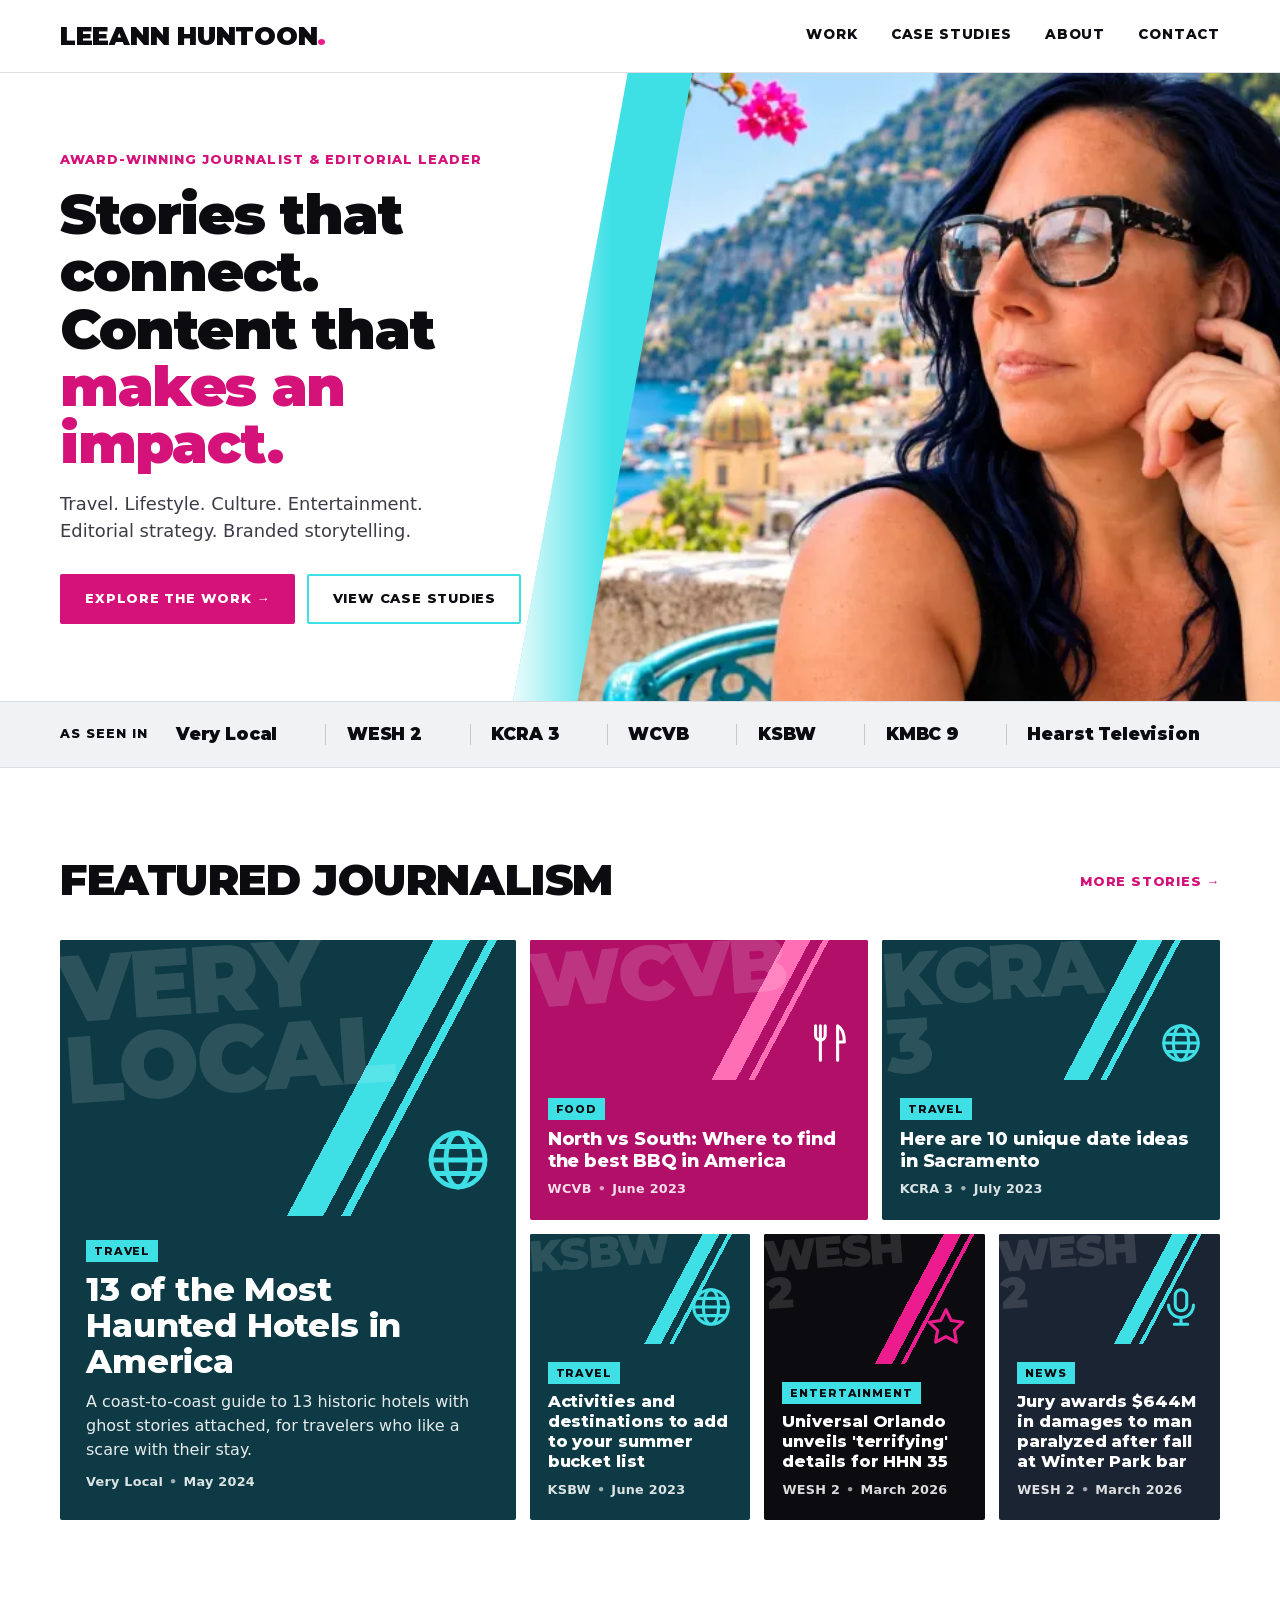
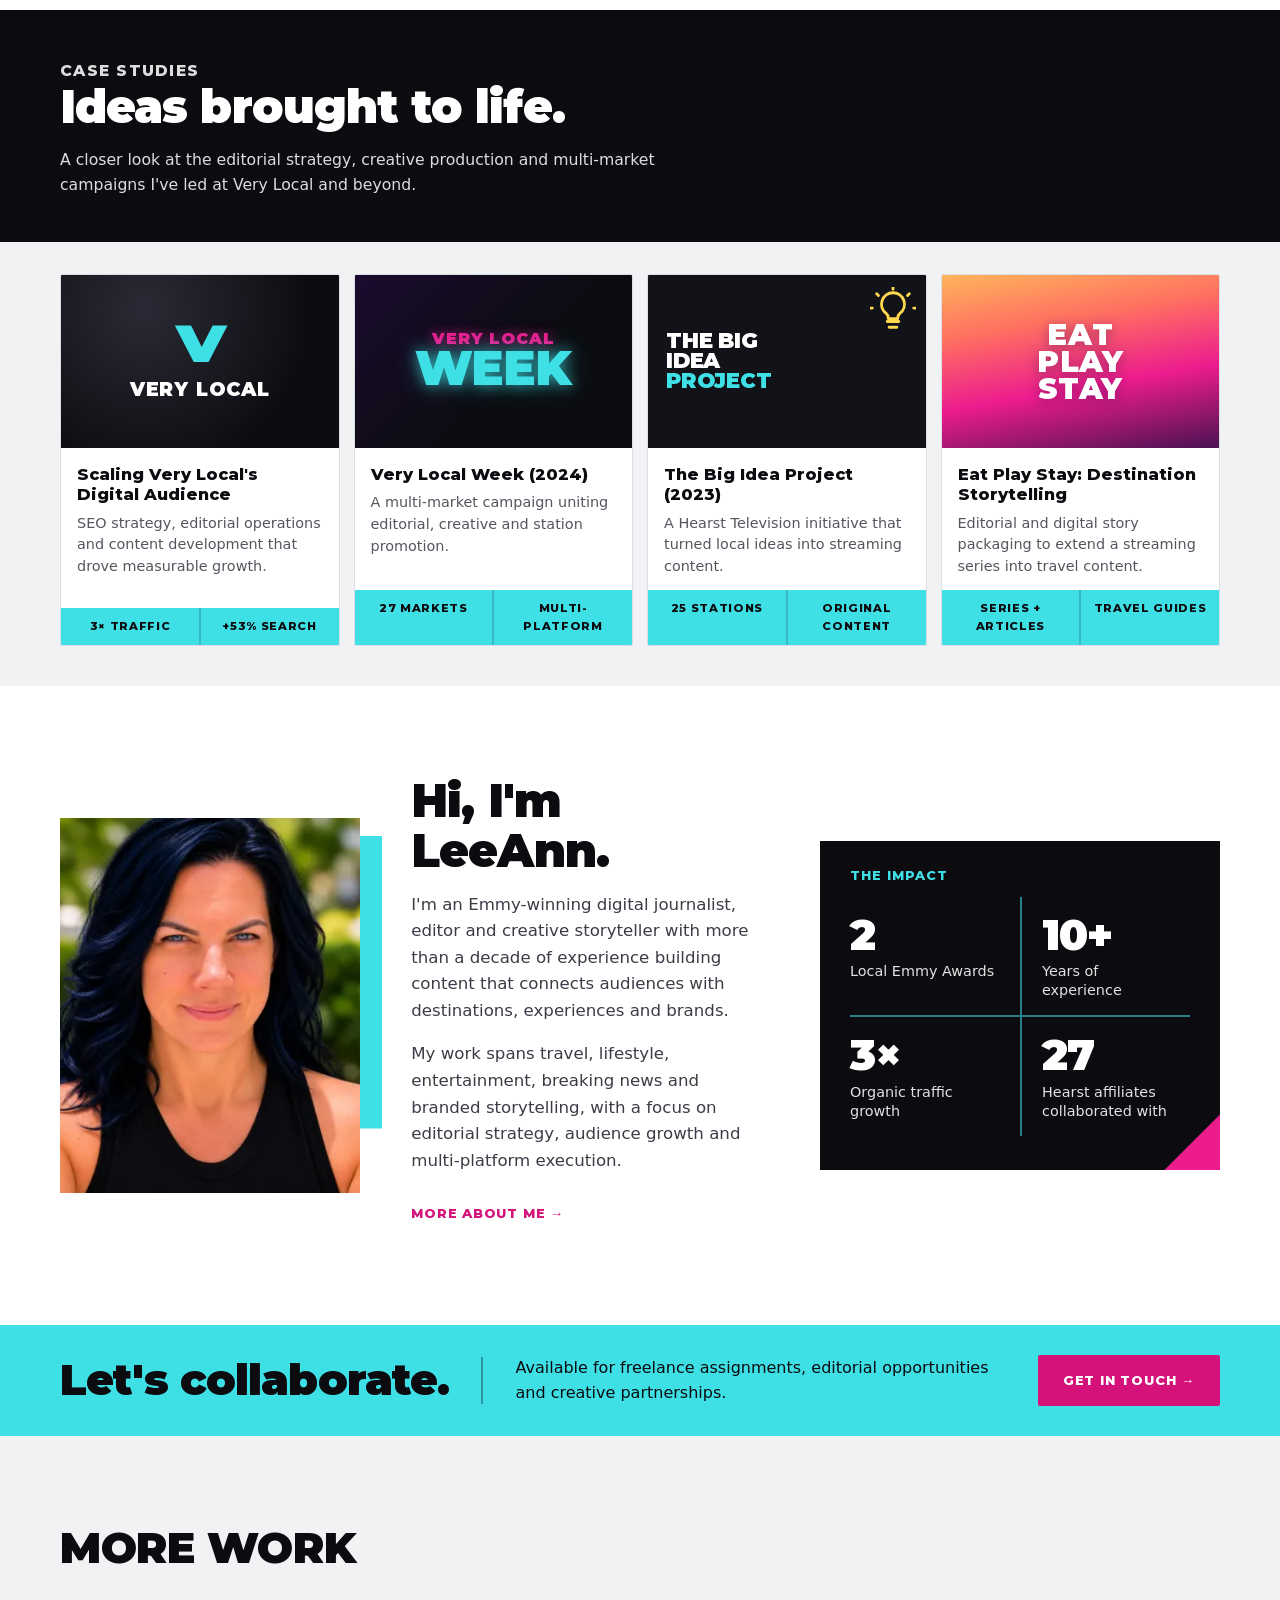
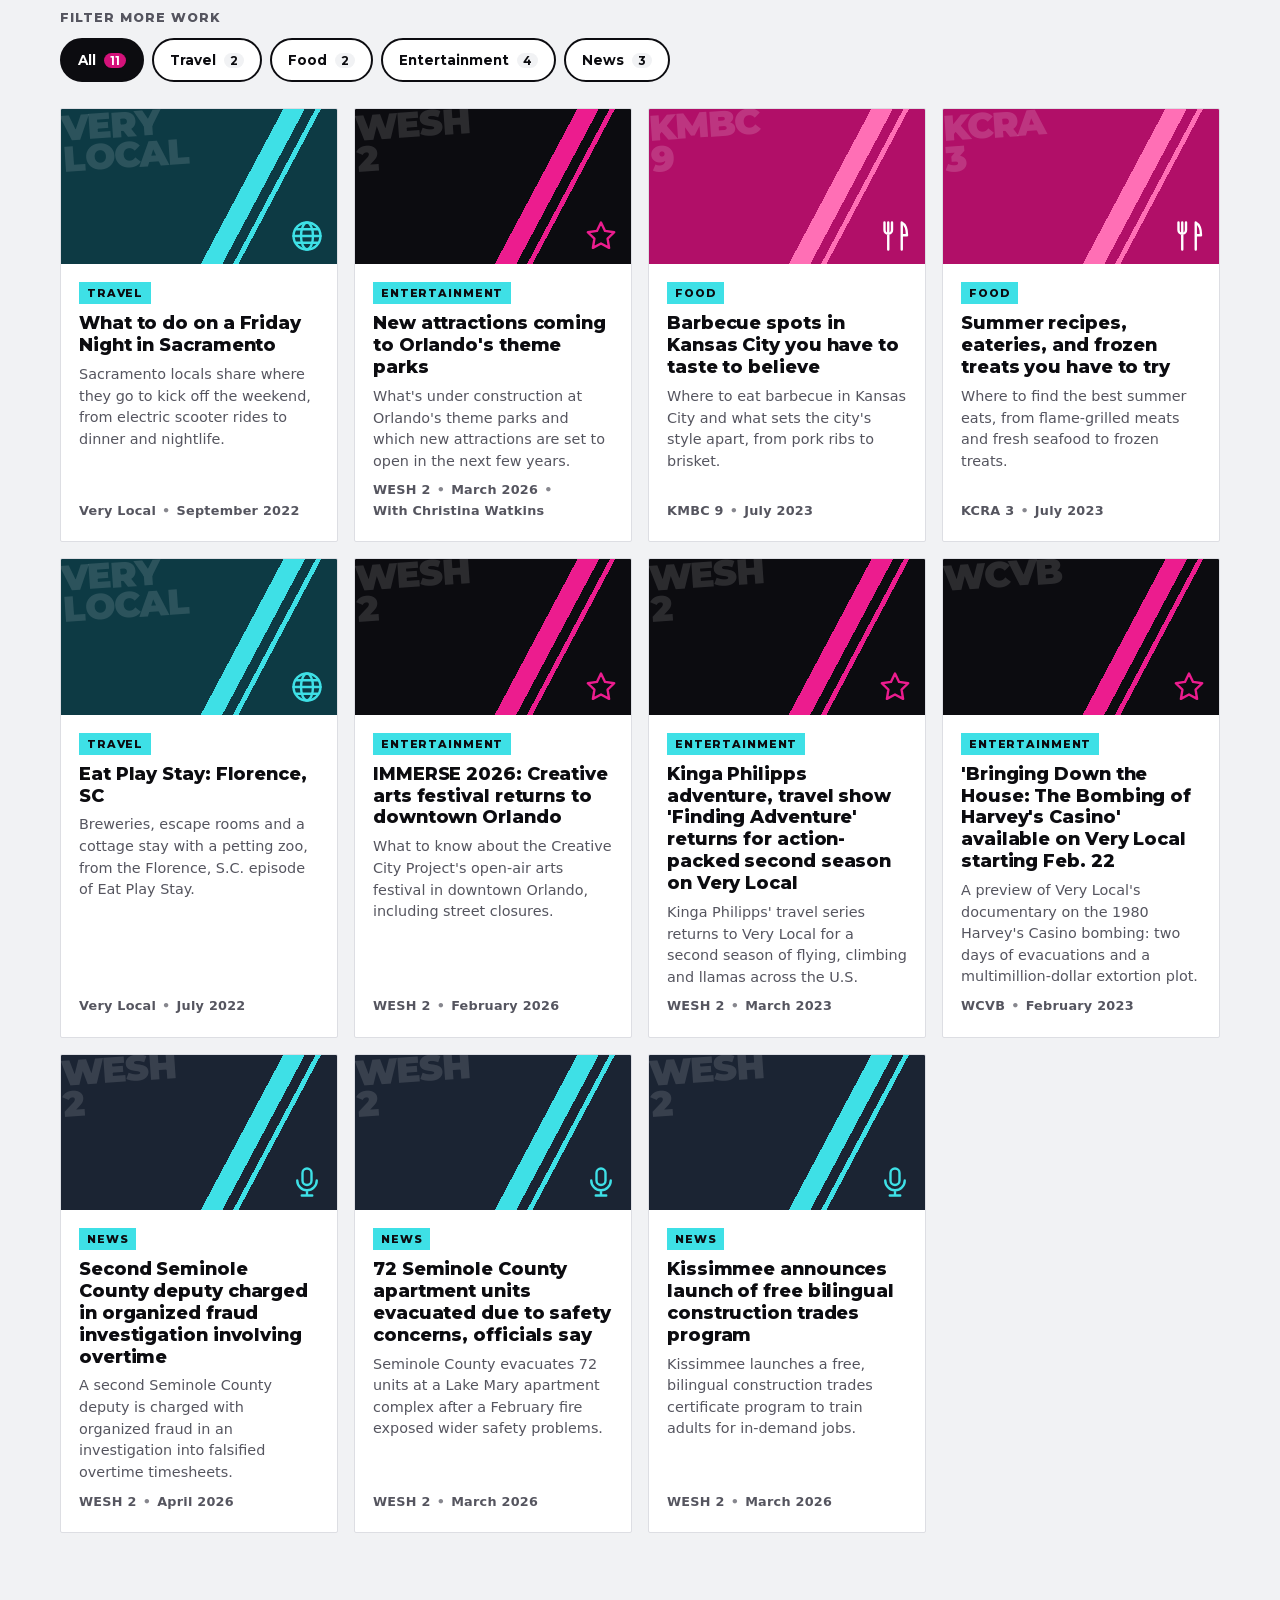
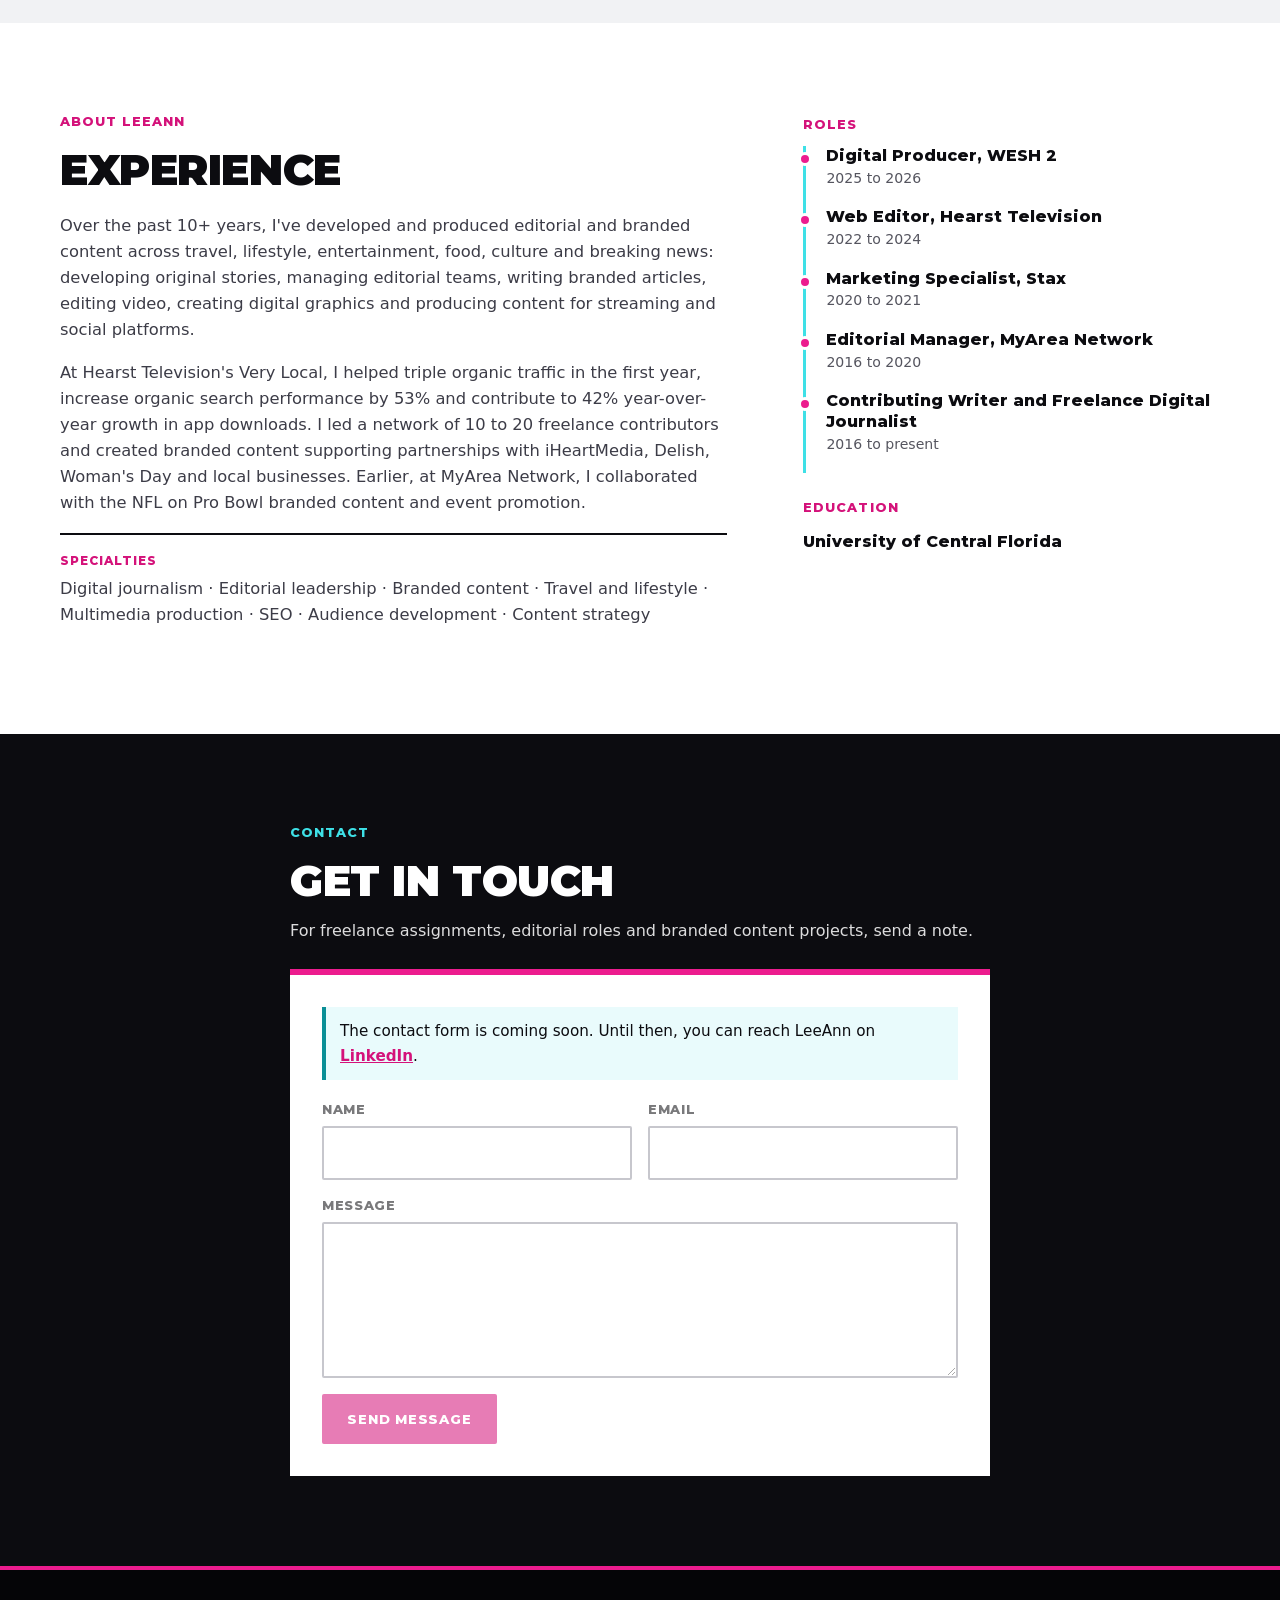
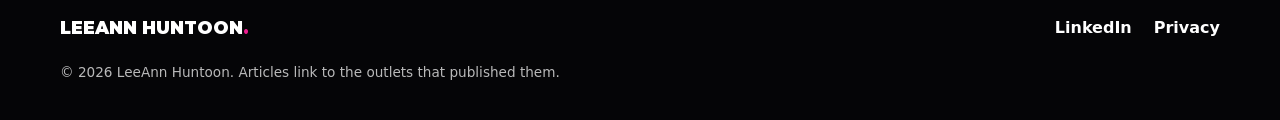
==== commit bb045849: "Launch on leeannhuntoon.com Out of review mode: noindex removed from the home and privacy pages (kep" ====
--- a/index.html
+++ b/index.html
@@ -3,8 +3,7 @@
 <head>
   <meta charset="utf-8">
   <meta name="viewport" content="width=device-width, initial-scale=1">
-  <!-- REVIEW BUILD: noindex stays on every page until LeeAnn approves and the site moves to her domain. -->
-  <meta name="robots" content="noindex">
+  <link rel="canonical" href="https://leeannhuntoon.com/">
   <title>LeeAnn Huntoon | Award-Winning Journalist &amp; Editor, Orlando</title>
   <meta name="description" content="Award-winning Orlando journalist and editor LeeAnn Huntoon: travel, lifestyle, entertainment and news stories for Hearst Television and Very Local.">
   <meta name="color-scheme" content="light">
@@ -12,9 +11,8 @@
   <meta property="og:type" content="website">
   <meta property="og:title" content="LeeAnn Huntoon | Award-Winning Journalist &amp; Editorial Leader">
   <meta property="og:description" content="Stories that connect. Content that makes an impact. Travel, lifestyle, culture, entertainment and branded storytelling.">
-  <!-- Absolute URLs point at the review site; swap to her domain at launch. -->
-  <meta property="og:url" content="https://mdagent1.github.io/leeann-huntoon-site/">
-  <meta property="og:image" content="https://mdagent1.github.io/leeann-huntoon-site/images/og-card.jpg">
+  <meta property="og:url" content="https://leeannhuntoon.com/">
+  <meta property="og:image" content="https://leeannhuntoon.com/images/og-card.jpg">
   <meta property="og:image:width" content="1200">
   <meta property="og:image:height" content="630">
   <meta property="og:image:alt" content="LeeAnn Huntoon, award-winning journalist and editorial leader">
@@ -24,7 +22,7 @@
   <link rel="preload" href="fonts/Montserrat-600-900-latin.woff2" as="font" type="font/woff2" crossorigin>
   <link rel="preload" as="image" href="images/leeann-terrace-1280.webp" imagesrcset="images/leeann-terrace-800.webp 800w, images/leeann-terrace-1280.webp 1280w" imagesizes="(max-width: 900px) 100vw, 56vw" fetchpriority="high">
   <link rel="stylesheet" href="fonts/fonts.css?v=2">
-  <link rel="stylesheet" href="styles.css?v=2">
+  <link rel="stylesheet" href="styles.css?v=3">
   <script type="application/ld+json">
   {
     "@context": "https://schema.org",
@@ -32,7 +30,8 @@
     "name": "LeeAnn Huntoon",
     "alternateName": "LeeAnn M. Huntoon",
     "jobTitle": "Digital Journalist and Editor",
-    "image": "https://mdagent1.github.io/leeann-huntoon-site/images/leeann-portrait-800.webp",
+    "image": "https://leeannhuntoon.com/images/leeann-portrait-800.webp",
+    "url": "https://leeannhuntoon.com/",
     "address": { "@type": "PostalAddress", "addressLocality": "Orlando", "addressRegion": "FL", "addressCountry": "US" },
     "alumniOf": { "@type": "CollegeOrUniversity", "name": "University of Central Florida" },
     "knowsAbout": ["Digital journalism", "Travel and lifestyle writing", "Branded content", "SEO", "Audience development", "Content strategy", "Multimedia production"],
@@ -402,7 +401,7 @@
              LIVE (at launch): set data-state="live", remove "disabled" from the fieldset, put LeeAnn's
              Web3Forms key in access_key, fill the redirect URL, and delete the review note. -->
         <form class="contact-form" id="contact-form" method="POST" action="https://api.web3forms.com/submit" data-state="review" novalidate>
-          <p class="form-review-note" id="form-review-note">The contact form goes live when the finished site launches. Until then, you can reach LeeAnn on <a href="https://www.linkedin.com/in/leeann-huntoon-2873868/" target="_blank" rel="noopener">LinkedIn<span class="sr-only"> (opens in a new tab)</span></a>.</p>
+          <p class="form-review-note" id="form-review-note">The contact form is coming soon. Until then, you can reach LeeAnn on <a href="https://www.linkedin.com/in/leeann-huntoon-2873868/" target="_blank" rel="noopener">LinkedIn<span class="sr-only"> (opens in a new tab)</span></a>.</p>
           <fieldset disabled>
             <legend class="sr-only">Send LeeAnn a message</legend>
             <input type="hidden" name="access_key" value="">
@@ -448,6 +447,6 @@
     </div>
   </footer>
 
-  <script src="main.js?v=2" defer></script>
+  <script src="main.js?v=3" defer></script>
 </body>
 </html>
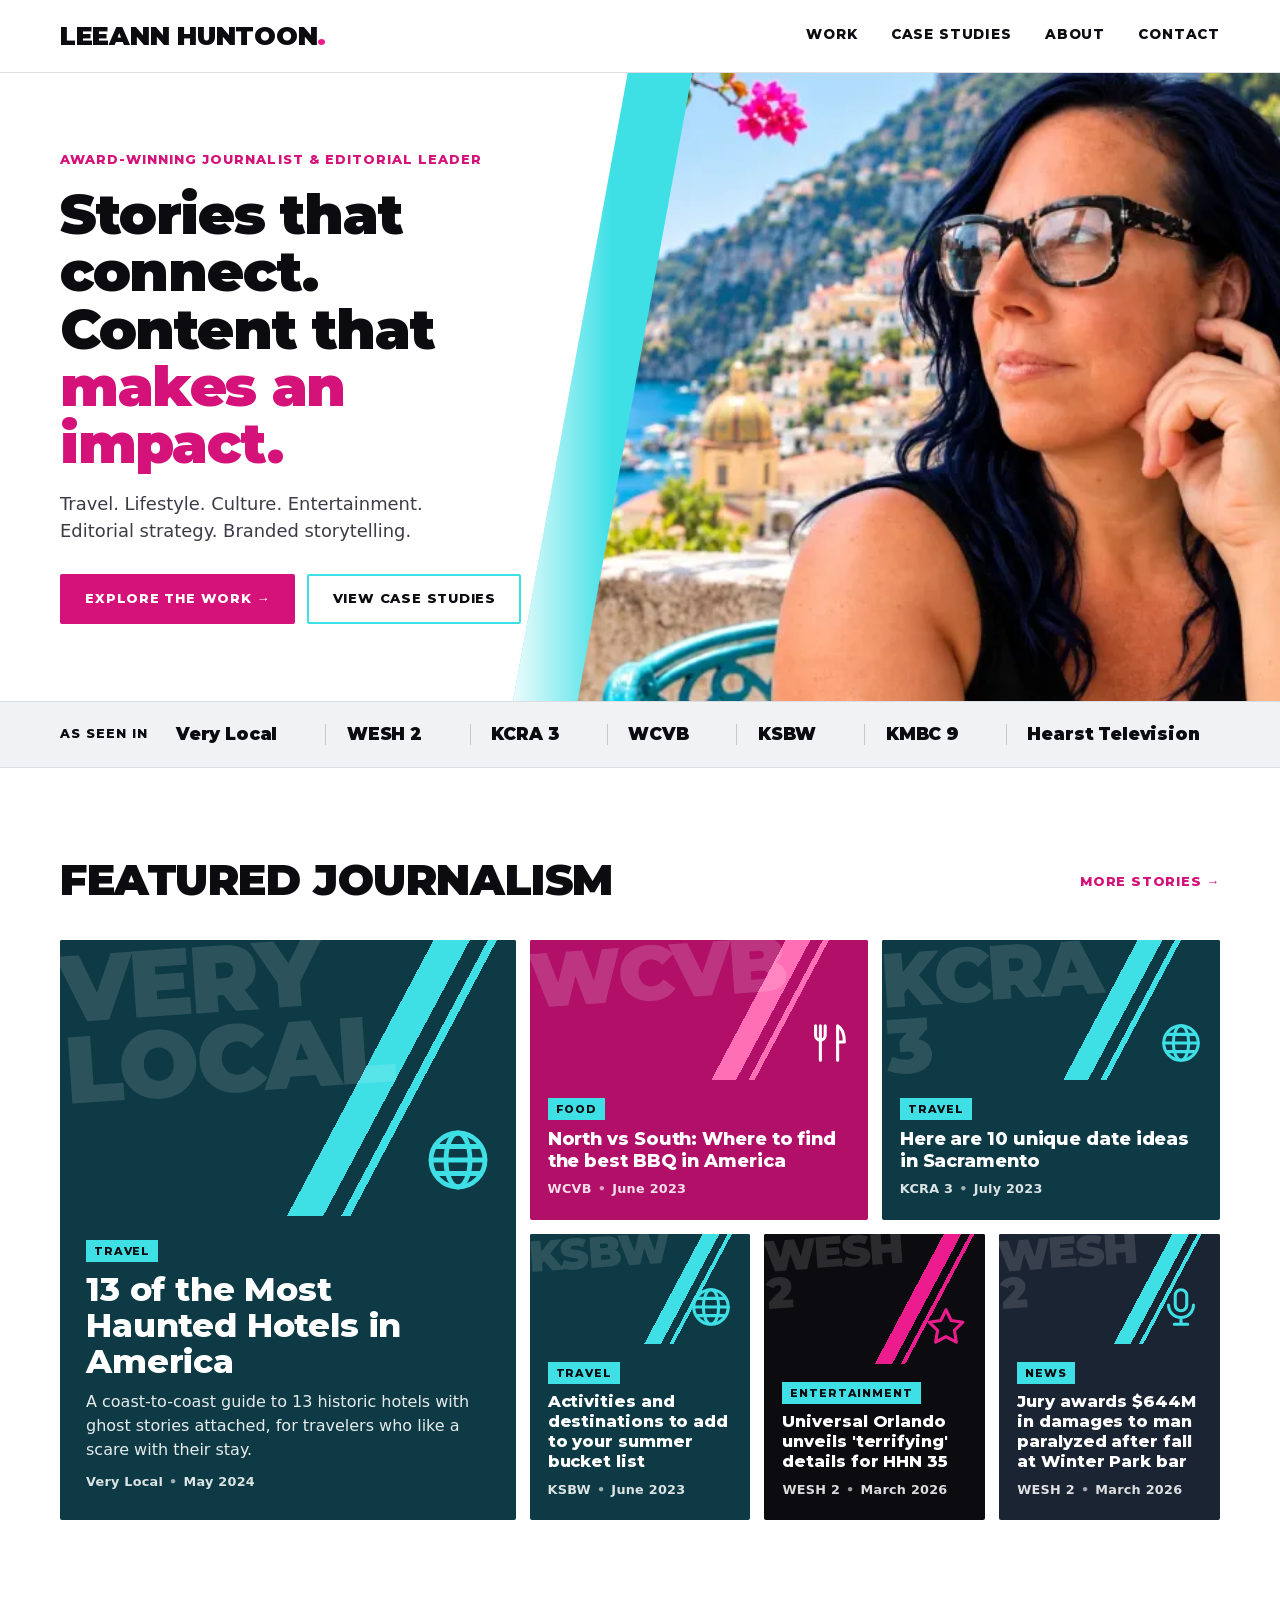
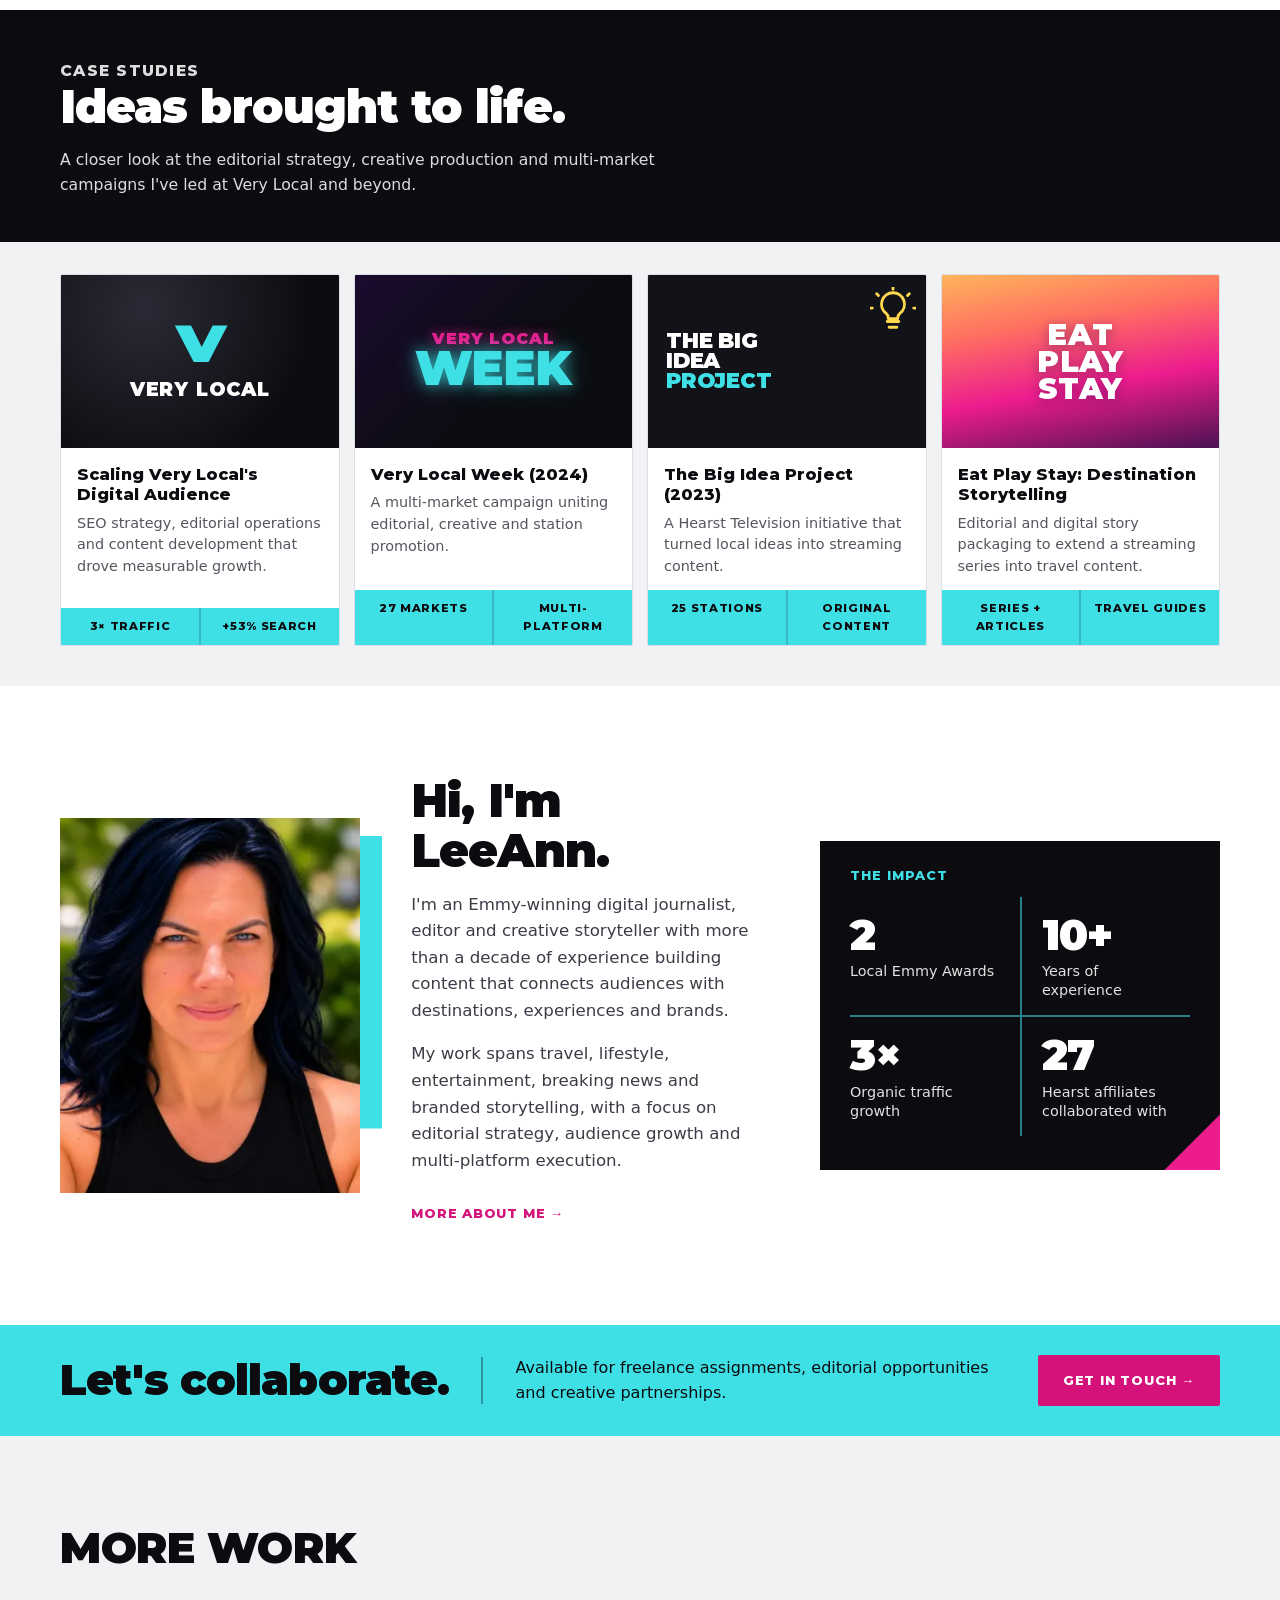
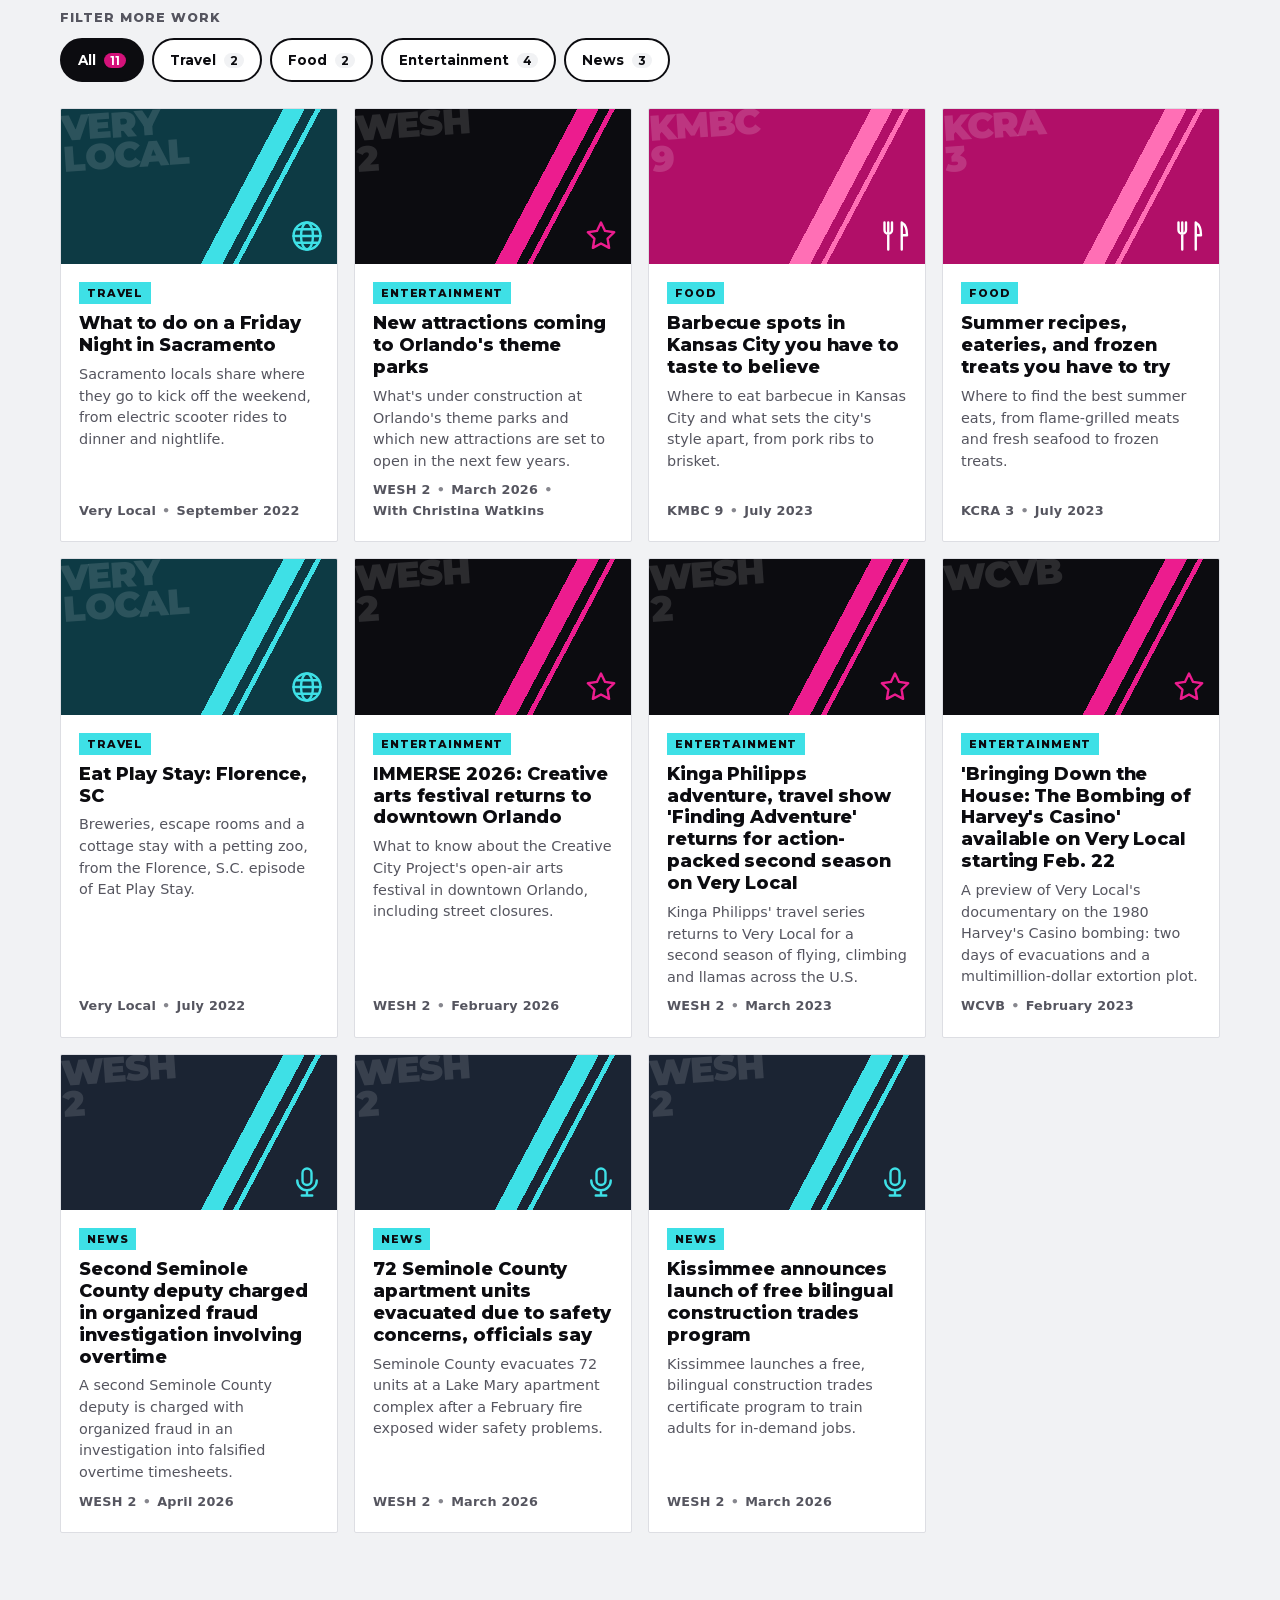
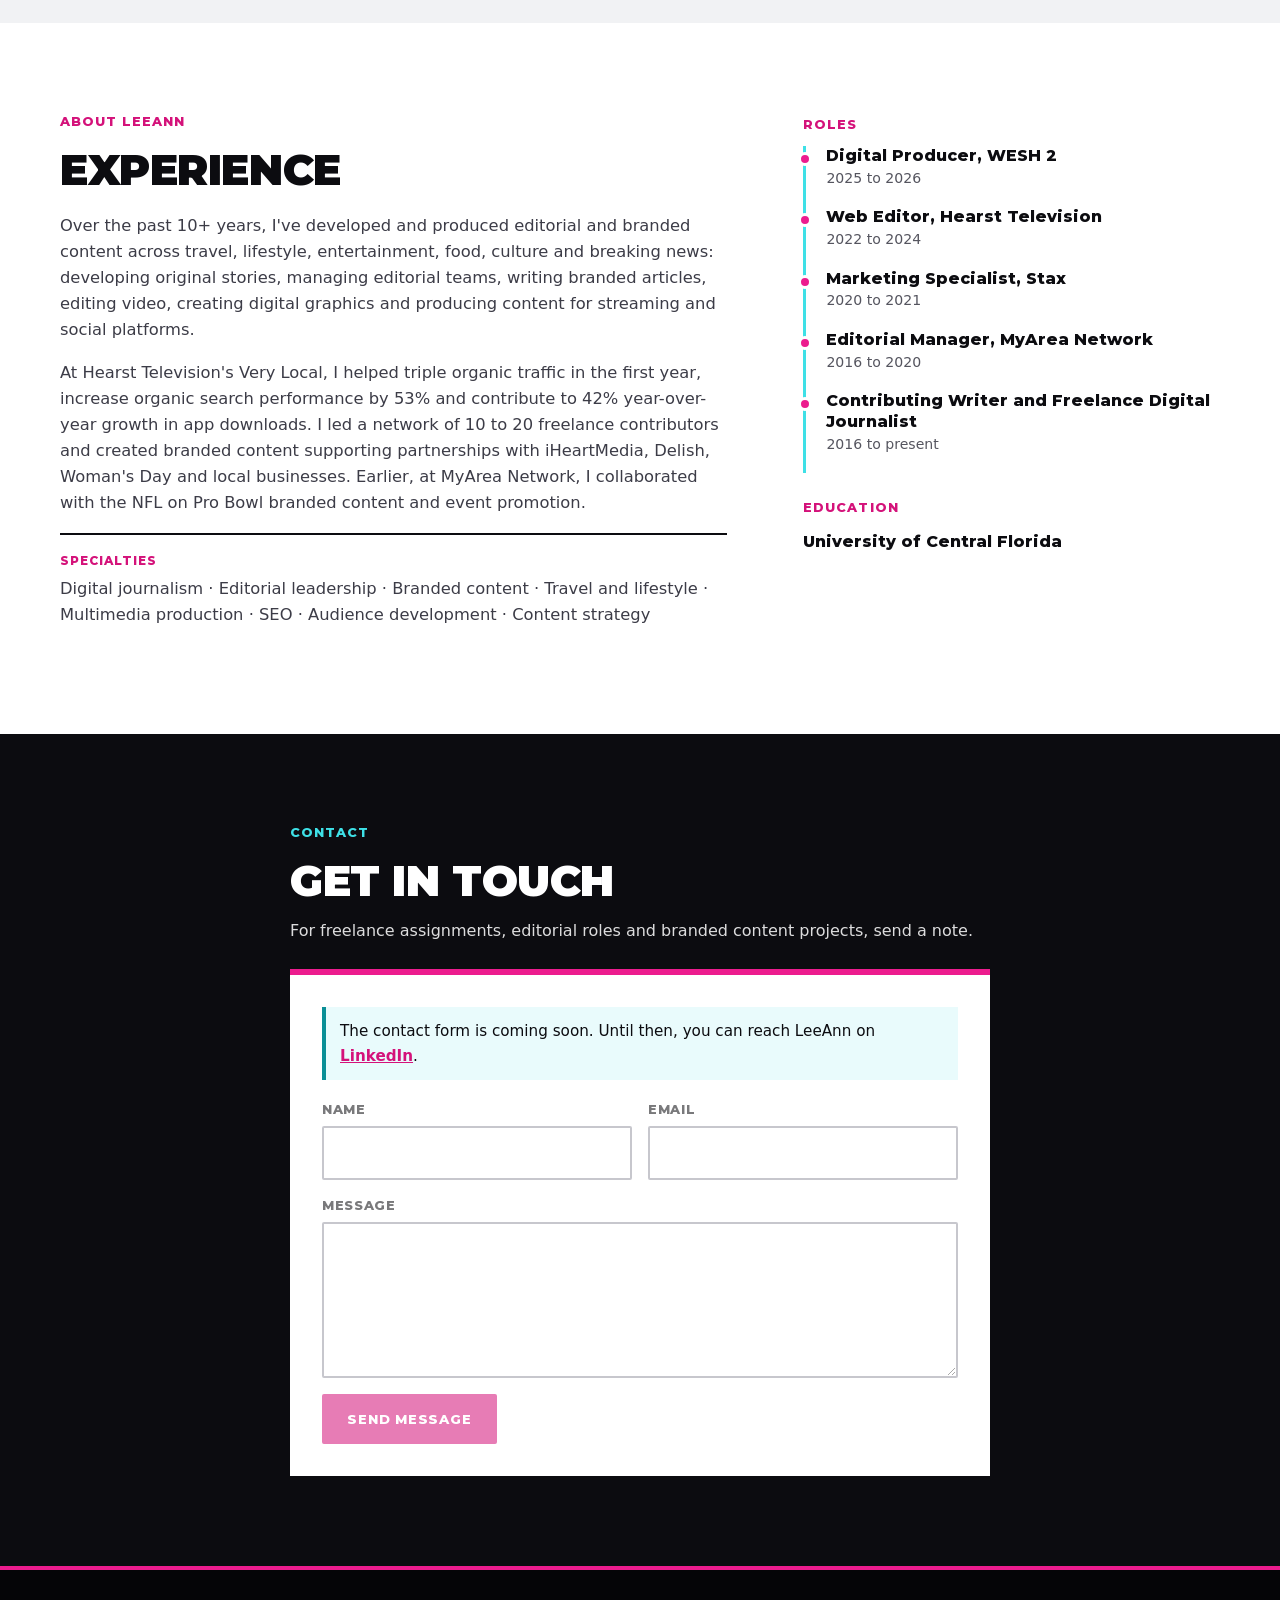
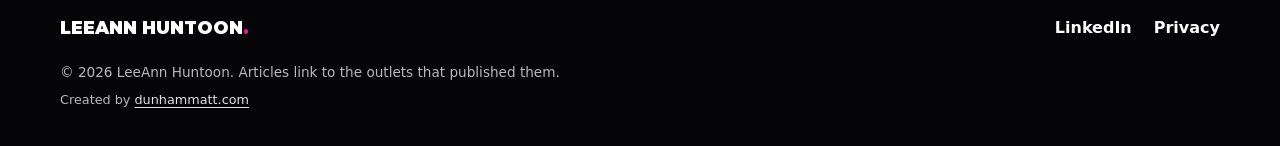
==== commit 2c17a409: "Footer credit: Created by dunhammatt.com Same wording as Ryan Dundas's site, on index and privacy.  " ====
--- a/index.html
+++ b/index.html
@@ -22,7 +22,7 @@
   <link rel="preload" href="fonts/Montserrat-600-900-latin.woff2" as="font" type="font/woff2" crossorigin>
   <link rel="preload" as="image" href="images/leeann-terrace-1280.webp" imagesrcset="images/leeann-terrace-800.webp 800w, images/leeann-terrace-1280.webp 1280w" imagesizes="(max-width: 900px) 100vw, 56vw" fetchpriority="high">
   <link rel="stylesheet" href="fonts/fonts.css?v=2">
-  <link rel="stylesheet" href="styles.css?v=3">
+  <link rel="stylesheet" href="styles.css?v=4">
   <script type="application/ld+json">
   {
     "@context": "https://schema.org",
@@ -444,6 +444,7 @@
         <li><a href="privacy.html">Privacy</a></li>
       </ul>
       <p class="footer-note">© 2026 LeeAnn Huntoon. Articles link to the outlets that published them.</p>
+      <p class="footer-credit">Created by <a href="https://dunhammatt.com/" target="_blank" rel="noopener">dunhammatt.com<span class="sr-only"> (opens in a new tab)</span></a></p>
     </div>
   </footer>
 
--- a/styles.css
+++ b/styles.css
@@ -276,6 +276,10 @@
 .footer-links a { display: inline-flex; align-items: center; min-height: 44px; font-weight: 700; text-decoration: none; }
 .footer-links a:hover { color: var(--cyan); text-decoration: underline; text-underline-offset: 4px; }
 .footer-note { width: 100%; margin: 0; font-size: .85rem; color: rgba(255, 255, 255, .72); }
+/* designer credit (2026-11-19, same as Ryan's site): brand-name anchor only; noopener without noreferrer keeps the referral visible in analytics */
+.footer-credit { width: 100%; margin: -6px 0 0; font-size: .8rem; color: rgba(255, 255, 255, .72); }
+.footer-credit a { color: rgba(255, 255, 255, .88); text-decoration: underline; text-underline-offset: 3px; }
+.footer-credit a:hover { color: var(--cyan); }
 
 /* ---------- Privacy page ---------- */
 .page { padding: clamp(40px, 6vw, 80px) 0; }
